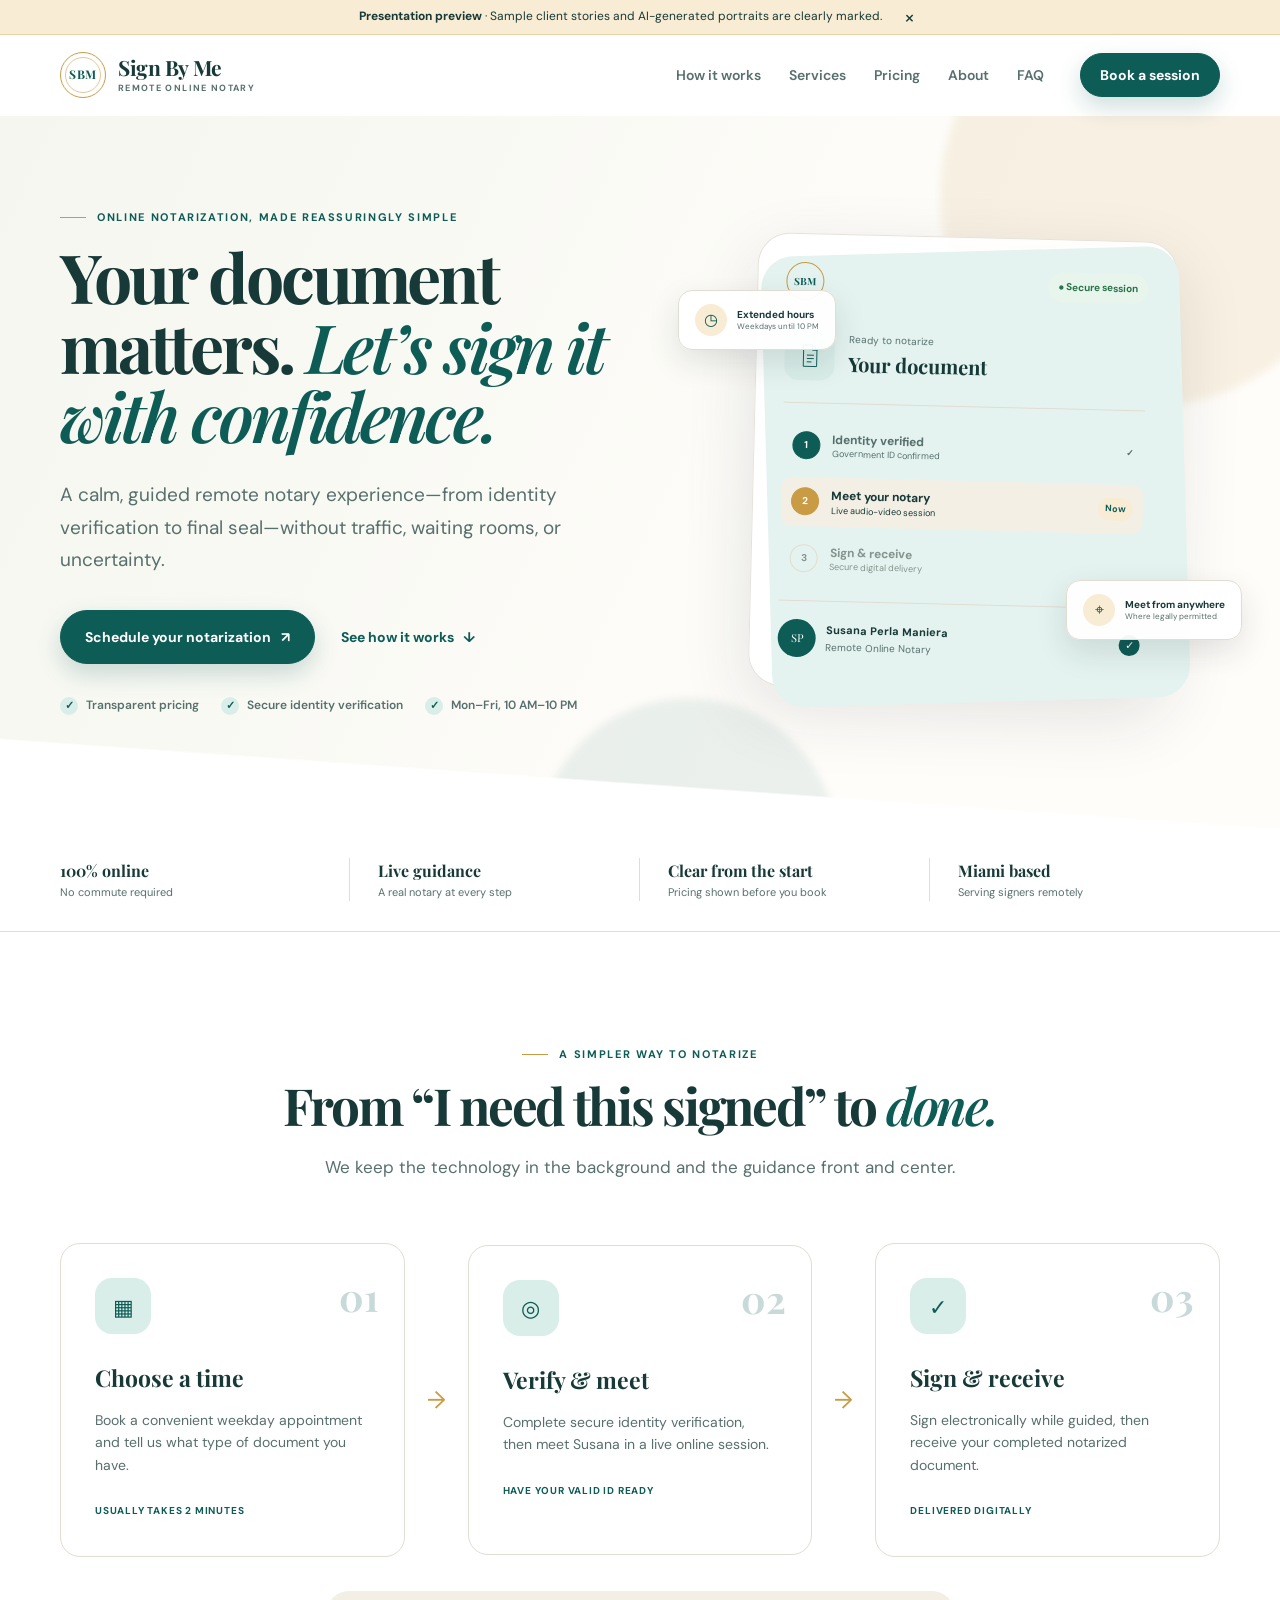
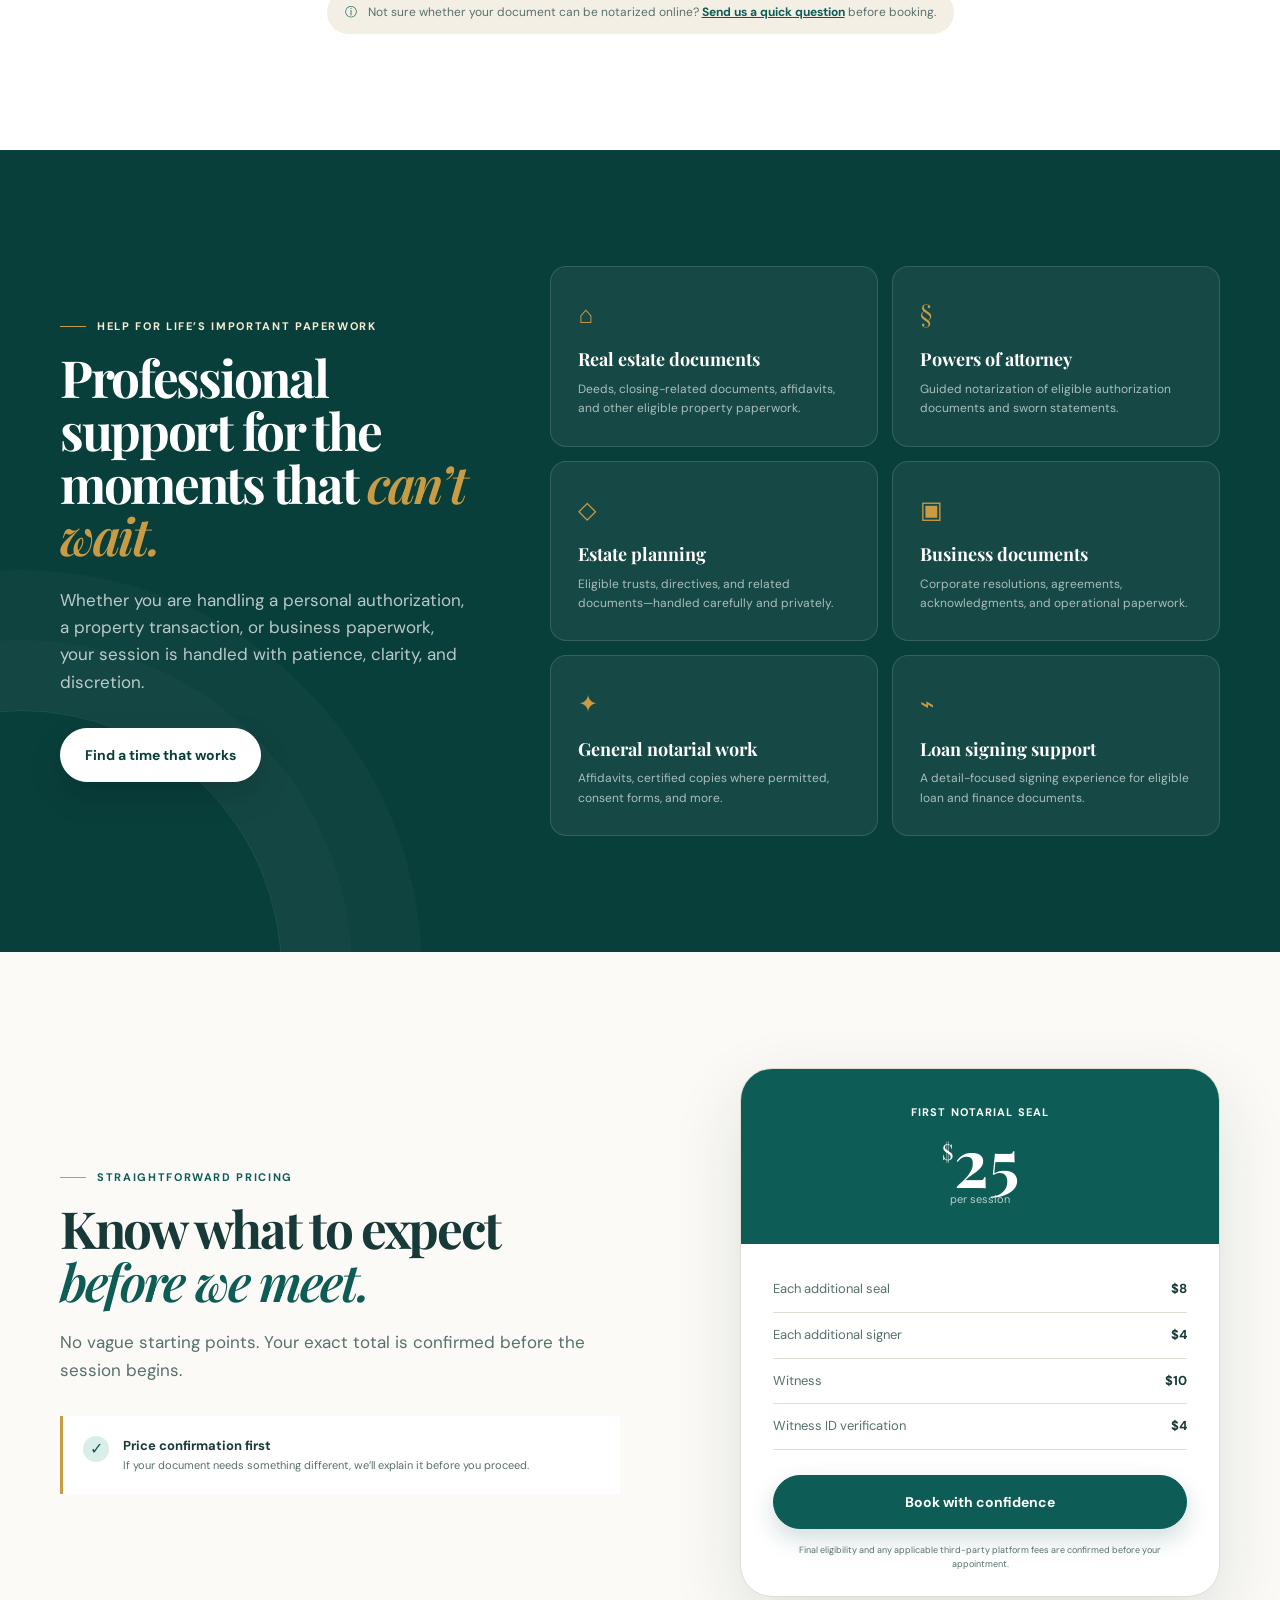
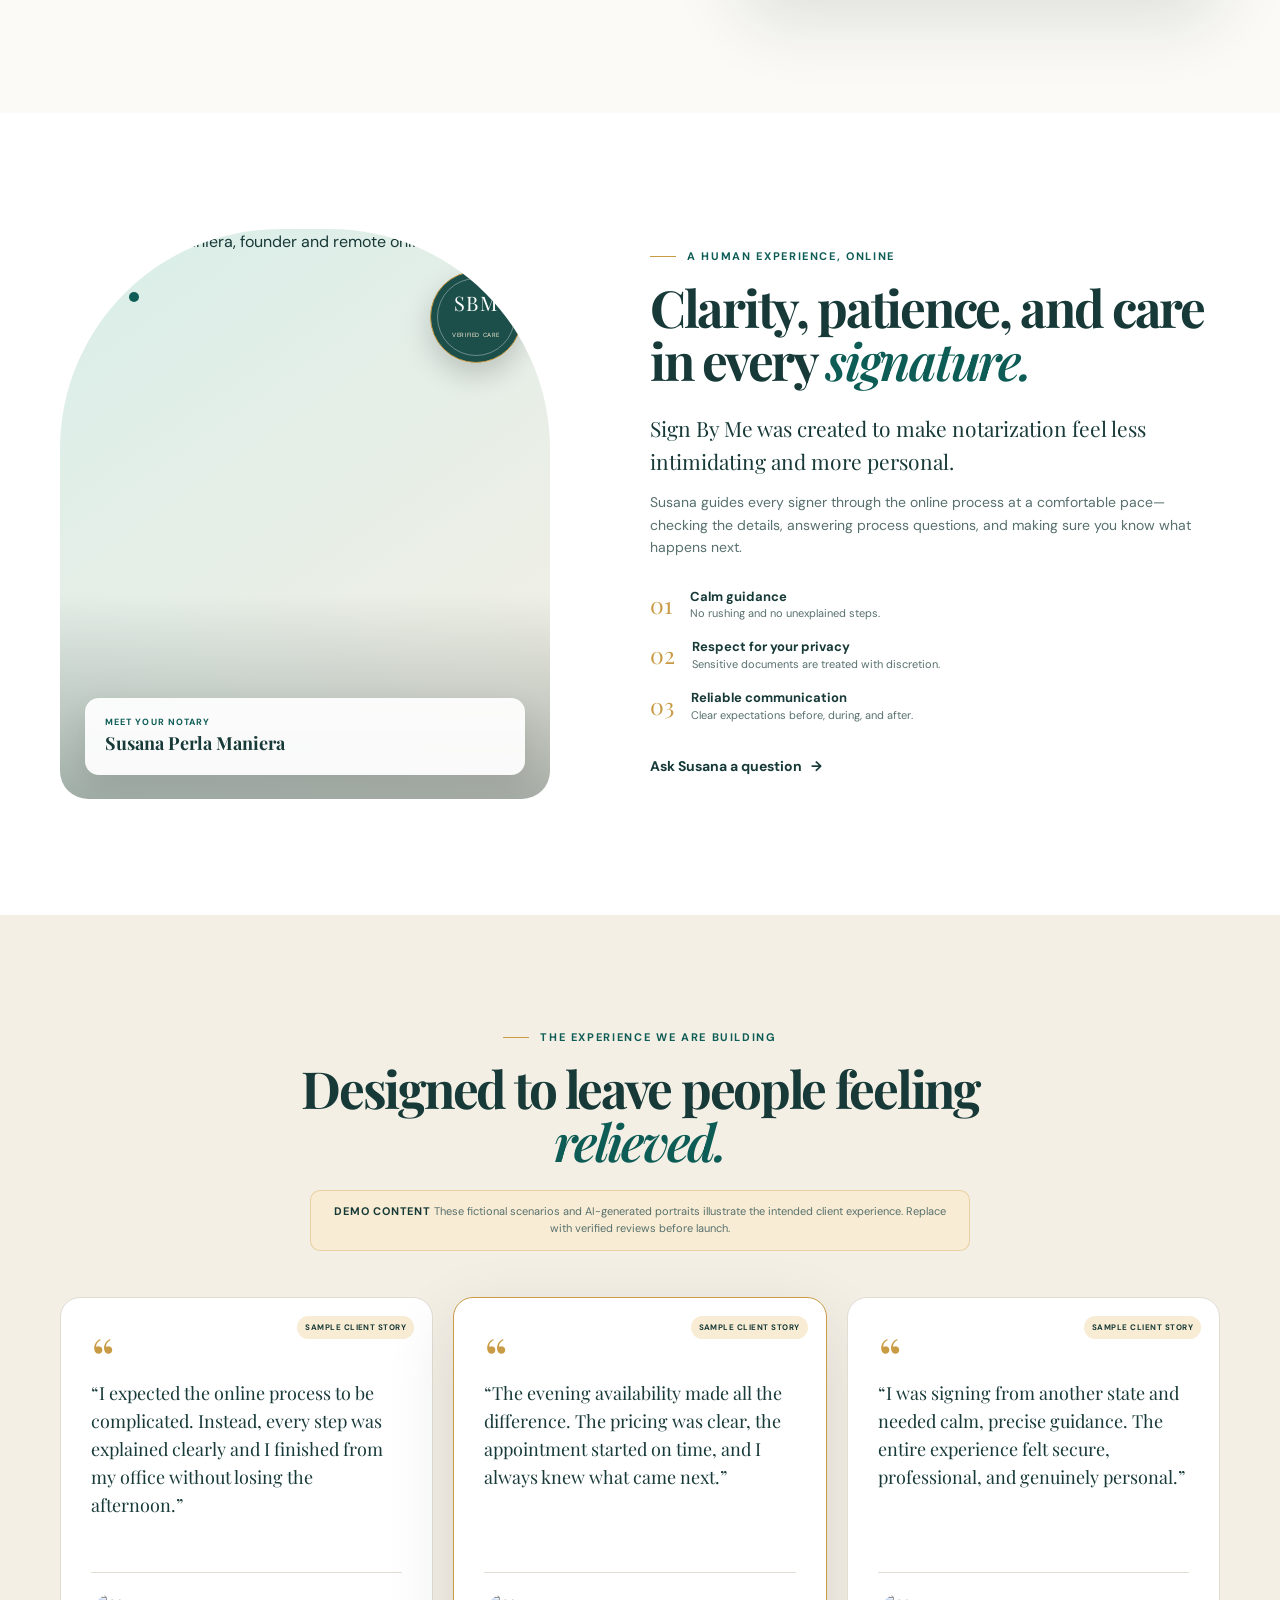
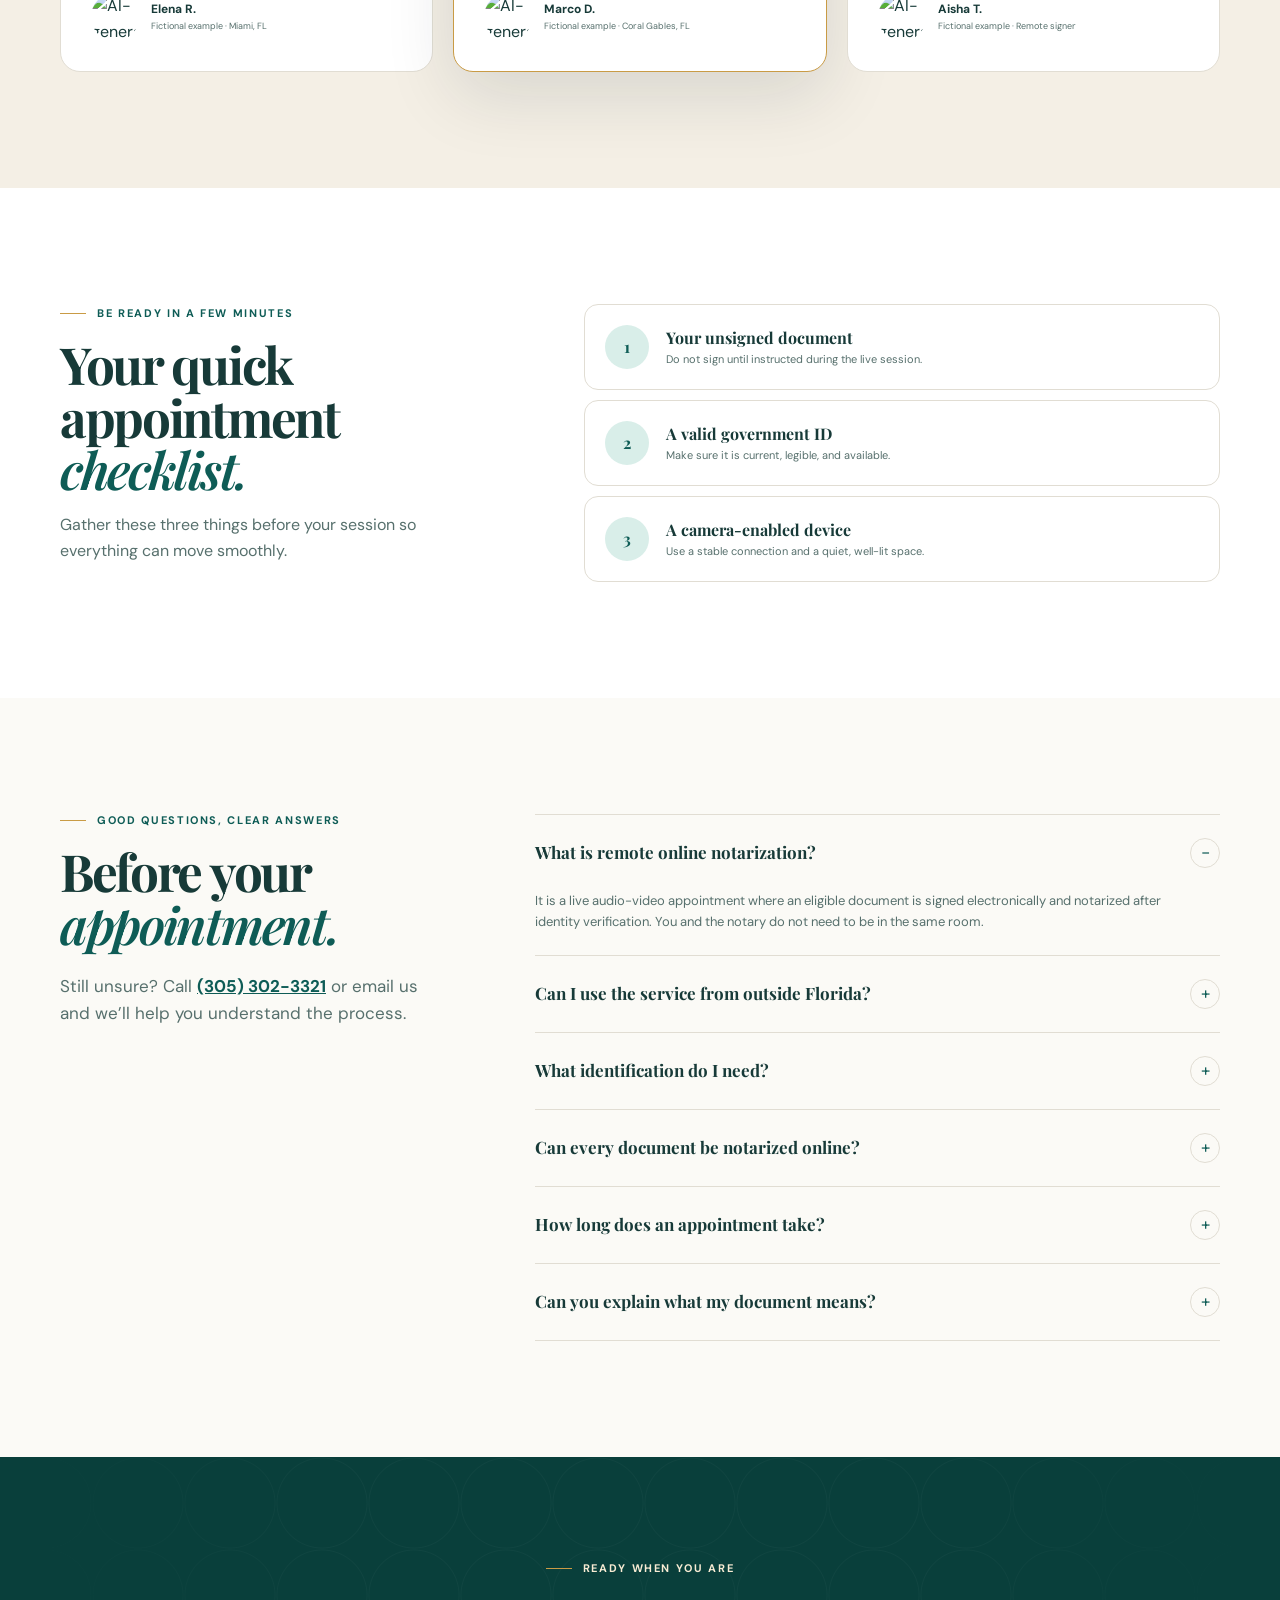
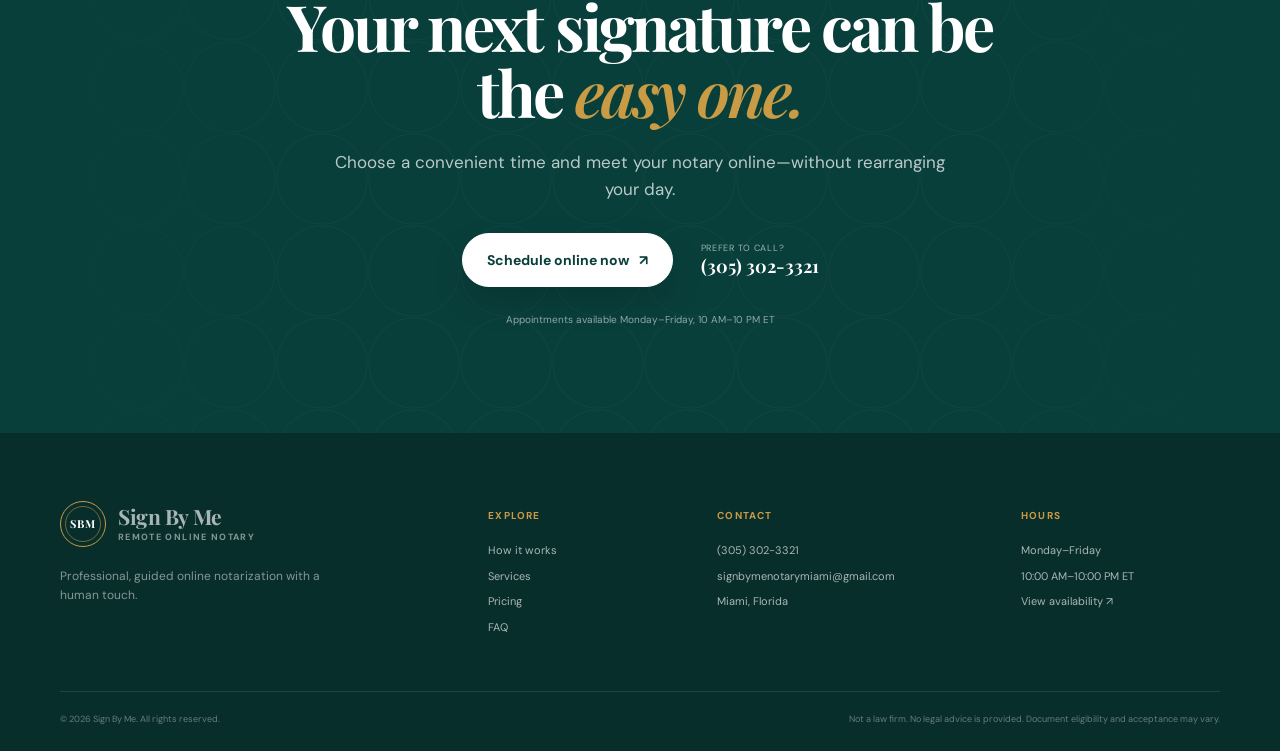
==== index.html @ d44ab321 "Build Sign By Me presentation site" ====
<!doctype html>
<html lang="en" data-theme="1">
<head>
  <meta charset="utf-8">
  <meta name="viewport" content="width=device-width, initial-scale=1">
  <meta name="robots" content="noindex, nofollow">
  <meta name="theme-color" content="#0e4d49">
  <meta name="description" content="Sign By Me offers calm, guided remote online notarization with transparent pricing and extended weekday availability.">
  <title>Sign By Me | Remote Online Notary</title>
  <link rel="icon" href="assets/favicon.svg" type="image/svg+xml">
  <link rel="preconnect" href="https://fonts.googleapis.com">
  <link rel="preconnect" href="https://fonts.gstatic.com" crossorigin>
  <link href="https://fonts.googleapis.com/css2?family=DM+Sans:wght@400;500;600;700&amp;family=Playfair+Display:ital,wght@0,600;0,700;1,600&amp;display=swap" rel="stylesheet">
  <link rel="stylesheet" href="styles.css">
  <script src="script.js" defer></script>
</head>
<body>
  <a class="skip-link" href="#main">Skip to content</a>

  <div class="preview-notice">
    <div class="shell preview-notice__inner">
      <span><strong>Presentation preview</strong> · Sample client stories and AI-generated portraits are clearly marked.</span>
      <button type="button" aria-label="Dismiss preview notice" data-dismiss-notice>×</button>
    </div>
  </div>

  <header class="site-header" data-header>
    <div class="shell nav-wrap">
      <a class="brand" href="#top" aria-label="Sign By Me home">
        <span class="brand__seal" aria-hidden="true">SBM</span>
        <span class="brand__copy">
          <strong>Sign By Me</strong>
          <small>Remote Online Notary</small>
        </span>
      </a>

      <button class="nav-toggle" type="button" aria-expanded="false" aria-controls="primary-nav" data-nav-toggle>
        <span></span><span></span><span></span>
        <span class="sr-only">Open menu</span>
      </button>

      <nav id="primary-nav" class="primary-nav" aria-label="Primary navigation" data-nav>
        <a href="#how-it-works">How it works</a>
        <a href="#services">Services</a>
        <a href="#pricing">Pricing</a>
        <a href="#about">About</a>
        <a href="#faq">FAQ</a>
      </nav>

      <a class="button button--small nav-cta" href="https://calendly.com/signbymenotarymiami" target="_blank" rel="noopener">Book a session</a>
    </div>
  </header>

  <main id="main">
    <section class="hero" id="top">
      <div class="hero__glow hero__glow--one"></div>
      <div class="hero__glow hero__glow--two"></div>
      <div class="shell hero__grid">
        <div class="hero__content reveal">
          <p class="eyebrow"><span></span> Online notarization, made reassuringly simple</p>
          <h1>Your document matters. <em>Let’s sign it with confidence.</em></h1>
          <p class="hero__lead">A calm, guided remote notary experience—from identity verification to final seal—without traffic, waiting rooms, or uncertainty.</p>
          <div class="hero__actions">
            <a class="button" href="https://calendly.com/signbymenotarymiami" target="_blank" rel="noopener">Schedule your notarization <span aria-hidden="true">↗</span></a>
            <a class="text-link" href="#how-it-works">See how it works <span aria-hidden="true">↓</span></a>
          </div>
          <ul class="hero__assurances" aria-label="Service assurances">
            <li><span class="check" aria-hidden="true">✓</span> Transparent pricing</li>
            <li><span class="check" aria-hidden="true">✓</span> Secure identity verification</li>
            <li><span class="check" aria-hidden="true">✓</span> Mon–Fri, 10 AM–10 PM</li>
          </ul>
        </div>

        <div class="hero__visual reveal reveal--delay" aria-label="Remote notarization session illustration">
          <div class="document-card">
            <div class="document-card__top">
              <div class="mini-brand"><span>SBM</span></div>
              <span class="secure-pill">● Secure session</span>
            </div>
            <div class="document-card__heading">
              <span class="doc-icon" aria-hidden="true">
                <svg viewBox="0 0 48 48" role="img"><path d="M13 5h15l8 8v30H13z"/><path d="M28 5v9h8M19 23h11M19 29h11M19 35h7"/></svg>
              </span>
              <div><small>Ready to notarize</small><strong>Your document</strong></div>
            </div>
            <div class="progress-list">
              <div class="progress-item is-complete"><span>1</span><div><strong>Identity verified</strong><small>Government ID confirmed</small></div><b>✓</b></div>
              <div class="progress-item is-active"><span>2</span><div><strong>Meet your notary</strong><small>Live audio-video session</small></div><b>Now</b></div>
              <div class="progress-item"><span>3</span><div><strong>Sign &amp; receive</strong><small>Secure digital delivery</small></div></div>
            </div>
            <div class="document-card__footer">
              <div class="notary-avatar">SP</div>
              <div><strong>Susana Perla Maniera</strong><small>Remote Online Notary</small></div>
              <span class="verified-mark" title="Verified">✓</span>
            </div>
          </div>
          <div class="floating-card floating-card--time"><span>◷</span><div><strong>Extended hours</strong><small>Weekdays until 10 PM</small></div></div>
          <div class="floating-card floating-card--location"><span>⌖</span><div><strong>Meet from anywhere</strong><small>Where legally permitted</small></div></div>
        </div>
      </div>
    </section>

    <section class="trust-bar" aria-label="Why clients choose Sign By Me">
      <div class="shell trust-bar__grid">
        <div><strong>100% online</strong><span>No commute required</span></div>
        <div><strong>Live guidance</strong><span>A real notary at every step</span></div>
        <div><strong>Clear from the start</strong><span>Pricing shown before you book</span></div>
        <div><strong>Miami based</strong><span>Serving signers remotely</span></div>
      </div>
    </section>

    <section class="section section--how" id="how-it-works">
      <div class="shell">
        <div class="section-heading section-heading--center reveal">
          <p class="eyebrow"><span></span> A simpler way to notarize</p>
          <h2>From “I need this signed” to <em>done.</em></h2>
          <p>We keep the technology in the background and the guidance front and center.</p>
        </div>
        <div class="steps">
          <article class="step-card reveal">
            <div class="step-card__number">01</div>
            <div class="step-card__icon" aria-hidden="true">▦</div>
            <h3>Choose a time</h3>
            <p>Book a convenient weekday appointment and tell us what type of document you have.</p>
            <small>Usually takes 2 minutes</small>
          </article>
          <div class="step-connector" aria-hidden="true">→</div>
          <article class="step-card reveal reveal--delay">
            <div class="step-card__number">02</div>
            <div class="step-card__icon" aria-hidden="true">◎</div>
            <h3>Verify &amp; meet</h3>
            <p>Complete secure identity verification, then meet Susana in a live online session.</p>
            <small>Have your valid ID ready</small>
          </article>
          <div class="step-connector" aria-hidden="true">→</div>
          <article class="step-card reveal reveal--delay-2">
            <div class="step-card__number">03</div>
            <div class="step-card__icon" aria-hidden="true">✓</div>
            <h3>Sign &amp; receive</h3>
            <p>Sign electronically while guided, then receive your completed notarized document.</p>
            <small>Delivered digitally</small>
          </article>
        </div>
        <div class="process-note reveal"><span aria-hidden="true">ⓘ</span> Not sure whether your document can be notarized online? <a href="mailto:signbymenotarymiami@gmail.com?subject=Can%20my%20document%20be%20notarized%20online%3F">Send us a quick question</a> before booking.</div>
      </div>
    </section>

    <section class="section section--services" id="services">
      <div class="shell services-layout">
        <div class="services-copy reveal">
          <p class="eyebrow eyebrow--light"><span></span> Help for life’s important paperwork</p>
          <h2>Professional support for the moments that <em>can’t wait.</em></h2>
          <p>Whether you are handling a personal authorization, a property transaction, or business paperwork, your session is handled with patience, clarity, and discretion.</p>
          <a class="button button--light" href="https://calendly.com/signbymenotarymiami" target="_blank" rel="noopener">Find a time that works</a>
        </div>
        <div class="services-grid">
          <article class="service-card reveal"><span>⌂</span><h3>Real estate documents</h3><p>Deeds, closing-related documents, affidavits, and other eligible property paperwork.</p></article>
          <article class="service-card reveal reveal--delay"><span>§</span><h3>Powers of attorney</h3><p>Guided notarization of eligible authorization documents and sworn statements.</p></article>
          <article class="service-card reveal"><span>◇</span><h3>Estate planning</h3><p>Eligible trusts, directives, and related documents—handled carefully and privately.</p></article>
          <article class="service-card reveal reveal--delay"><span>▣</span><h3>Business documents</h3><p>Corporate resolutions, agreements, acknowledgments, and operational paperwork.</p></article>
          <article class="service-card reveal"><span>✦</span><h3>General notarial work</h3><p>Affidavits, certified copies where permitted, consent forms, and more.</p></article>
          <article class="service-card reveal reveal--delay"><span>⌁</span><h3>Loan signing support</h3><p>A detail-focused signing experience for eligible loan and finance documents.</p></article>
        </div>
      </div>
    </section>

    <section class="section section--pricing" id="pricing">
      <div class="shell pricing-layout">
        <div class="section-heading reveal">
          <p class="eyebrow"><span></span> Straightforward pricing</p>
          <h2>Know what to expect <em>before we meet.</em></h2>
          <p>No vague starting points. Your exact total is confirmed before the session begins.</p>
          <div class="pricing-assurance"><span>✓</span><div><strong>Price confirmation first</strong><small>If your document needs something different, we’ll explain it before you proceed.</small></div></div>
        </div>
        <div class="price-card reveal reveal--delay">
          <div class="price-card__featured">
            <small>First notarial seal</small>
            <div><sup>$</sup><strong>25</strong></div>
            <span>per session</span>
          </div>
          <ul class="price-list">
            <li><span>Each additional seal</span><strong>$8</strong></li>
            <li><span>Each additional signer</span><strong>$4</strong></li>
            <li><span>Witness</span><strong>$10</strong></li>
            <li><span>Witness ID verification</span><strong>$4</strong></li>
          </ul>
          <a class="button button--full" href="https://calendly.com/signbymenotarymiami" target="_blank" rel="noopener">Book with confidence</a>
          <p class="price-card__fine">Final eligibility and any applicable third-party platform fees are confirmed before your appointment.</p>
        </div>
      </div>
    </section>

    <section class="section section--about" id="about">
      <div class="shell about-grid">
        <div class="about-portrait reveal">
          <img src="assets/susana-profile.jpg" alt="Susana Perla Maniera, founder and remote online notary at Sign By Me">
          <div class="portrait-seal" aria-hidden="true"><span>SBM</span><small>Verified care</small></div>
          <div class="portrait-caption"><span>Meet your notary</span><strong>Susana Perla Maniera</strong></div>
          <div class="portrait-accent" aria-hidden="true"></div>
        </div>
        <div class="about-copy reveal reveal--delay">
          <p class="eyebrow"><span></span> A human experience, online</p>
          <h2>Clarity, patience, and care in every <em>signature.</em></h2>
          <p class="large-copy">Sign By Me was created to make notarization feel less intimidating and more personal.</p>
          <p>Susana guides every signer through the online process at a comfortable pace—checking the details, answering process questions, and making sure you know what happens next.</p>
          <div class="values-list">
            <div><span>01</span><p><strong>Calm guidance</strong><small>No rushing and no unexplained steps.</small></p></div>
            <div><span>02</span><p><strong>Respect for your privacy</strong><small>Sensitive documents are treated with discretion.</small></p></div>
            <div><span>03</span><p><strong>Reliable communication</strong><small>Clear expectations before, during, and after.</small></p></div>
          </div>
          <a class="text-link text-link--dark" href="mailto:signbymenotarymiami@gmail.com?subject=Question%20for%20Sign%20By%20Me">Ask Susana a question <span aria-hidden="true">→</span></a>
        </div>
      </div>
    </section>

    <section class="section section--stories" aria-labelledby="stories-title">
      <div class="shell">
        <div class="section-heading section-heading--center reveal">
          <p class="eyebrow"><span></span> The experience we are building</p>
          <h2 id="stories-title">Designed to leave people feeling <em>relieved.</em></h2>
          <p class="demo-disclosure"><span>Demo content</span> These fictional scenarios and AI-generated portraits illustrate the intended client experience. Replace with verified reviews before launch.</p>
        </div>
        <div class="stories-grid">
          <article class="story-card reveal">
            <div class="story-card__label">Sample client story</div>
            <blockquote>“I expected the online process to be complicated. Instead, every step was explained clearly and I finished from my office without losing the afternoon.”</blockquote>
            <div class="story-person"><img src="assets/testimonials/demo-client-elena.jpg" alt="AI-generated portrait representing a fictional client"><div><strong>Elena R.</strong><small>Fictional example · Miami, FL</small></div></div>
          </article>
          <article class="story-card story-card--featured reveal reveal--delay">
            <div class="story-card__label">Sample client story</div>
            <blockquote>“The evening availability made all the difference. The pricing was clear, the appointment started on time, and I always knew what came next.”</blockquote>
            <div class="story-person"><img src="assets/testimonials/demo-client-marco.jpg" alt="AI-generated portrait representing a fictional client"><div><strong>Marco D.</strong><small>Fictional example · Coral Gables, FL</small></div></div>
          </article>
          <article class="story-card reveal reveal--delay-2">
            <div class="story-card__label">Sample client story</div>
            <blockquote>“I was signing from another state and needed calm, precise guidance. The entire experience felt secure, professional, and genuinely personal.”</blockquote>
            <div class="story-person"><img src="assets/testimonials/demo-client-aisha.jpg" alt="AI-generated portrait representing a fictional client"><div><strong>Aisha T.</strong><small>Fictional example · Remote signer</small></div></div>
          </article>
        </div>
      </div>
    </section>

    <section class="section section--ready">
      <div class="shell ready-grid">
        <div class="ready-copy reveal">
          <p class="eyebrow"><span></span> Be ready in a few minutes</p>
          <h2>Your quick appointment <em>checklist.</em></h2>
          <p>Gather these three things before your session so everything can move smoothly.</p>
        </div>
        <div class="checklist reveal reveal--delay">
          <div><span>1</span><p><strong>Your unsigned document</strong><small>Do not sign until instructed during the live session.</small></p></div>
          <div><span>2</span><p><strong>A valid government ID</strong><small>Make sure it is current, legible, and available.</small></p></div>
          <div><span>3</span><p><strong>A camera-enabled device</strong><small>Use a stable connection and a quiet, well-lit space.</small></p></div>
        </div>
      </div>
    </section>

    <section class="section section--faq" id="faq">
      <div class="shell faq-grid">
        <div class="section-heading reveal">
          <p class="eyebrow"><span></span> Good questions, clear answers</p>
          <h2>Before your <em>appointment.</em></h2>
          <p>Still unsure? Call <a href="tel:+13053023321">(305) 302-3321</a> or email us and we’ll help you understand the process.</p>
        </div>
        <div class="accordion reveal reveal--delay" data-accordion>
          <div class="faq-item is-open">
            <button type="button" aria-expanded="true"><span>What is remote online notarization?</span><b>−</b></button>
            <div class="faq-answer"><p>It is a live audio-video appointment where an eligible document is signed electronically and notarized after identity verification. You and the notary do not need to be in the same room.</p></div>
          </div>
          <div class="faq-item">
            <button type="button" aria-expanded="false"><span>Can I use the service from outside Florida?</span><b>+</b></button>
            <div class="faq-answer" hidden><p>Often, yes. A Florida online notary may be able to notarize for a remotely located signer, but acceptance and eligibility depend on the document, receiving party, and applicable law. Contact us first if you are unsure.</p></div>
          </div>
          <div class="faq-item">
            <button type="button" aria-expanded="false"><span>What identification do I need?</span><b>+</b></button>
            <div class="faq-answer" hidden><p>You will generally need a current government-issued photo ID and must complete the identity-verification steps required by the secure notarization platform.</p></div>
          </div>
          <div class="faq-item">
            <button type="button" aria-expanded="false"><span>Can every document be notarized online?</span><b>+</b></button>
            <div class="faq-answer" hidden><p>No. Some documents or recipients may require an in-person notarization, witnesses, or specific procedures. We confirm basic eligibility before the session, but cannot provide legal advice.</p></div>
          </div>
          <div class="faq-item">
            <button type="button" aria-expanded="false"><span>How long does an appointment take?</span><b>+</b></button>
            <div class="faq-answer" hidden><p>Many straightforward sessions can be completed in about 15–30 minutes. Multiple signers, witnesses, or complex document packages may take longer.</p></div>
          </div>
          <div class="faq-item">
            <button type="button" aria-expanded="false"><span>Can you explain what my document means?</span><b>+</b></button>
            <div class="faq-answer" hidden><p>A notary can explain the notarization process, but cannot interpret the document or give legal advice. Please consult the document’s issuer or a qualified attorney for legal questions.</p></div>
          </div>
        </div>
      </div>
    </section>

    <section class="final-cta">
      <div class="final-cta__pattern" aria-hidden="true"></div>
      <div class="shell final-cta__inner reveal">
        <p class="eyebrow eyebrow--light"><span></span> Ready when you are</p>
        <h2>Your next signature can be the <em>easy one.</em></h2>
        <p>Choose a convenient time and meet your notary online—without rearranging your day.</p>
        <div class="final-cta__actions">
          <a class="button button--light" href="https://calendly.com/signbymenotarymiami" target="_blank" rel="noopener">Schedule online now <span aria-hidden="true">↗</span></a>
          <a class="phone-link" href="tel:+13053023321"><small>Prefer to call?</small><strong>(305) 302-3321</strong></a>
        </div>
        <small class="final-cta__hours">Appointments available Monday–Friday, 10 AM–10 PM ET</small>
      </div>
    </section>
  </main>

  <footer class="site-footer">
    <div class="shell footer-grid">
      <div class="footer-brand">
        <a class="brand brand--footer" href="#top">
          <span class="brand__seal">SBM</span>
          <span class="brand__copy"><strong>Sign By Me</strong><small>Remote Online Notary</small></span>
        </a>
        <p>Professional, guided online notarization with a human touch.</p>
      </div>
      <div><h3>Explore</h3><a href="#how-it-works">How it works</a><a href="#services">Services</a><a href="#pricing">Pricing</a><a href="#faq">FAQ</a></div>
      <div><h3>Contact</h3><a href="tel:+13053023321">(305) 302-3321</a><a href="mailto:signbymenotarymiami@gmail.com">signbymenotarymiami@gmail.com</a><span>Miami, Florida</span></div>
      <div><h3>Hours</h3><span>Monday–Friday</span><span>10:00 AM–10:00 PM ET</span><a href="https://calendly.com/signbymenotarymiami" target="_blank" rel="noopener">View availability ↗</a></div>
    </div>
    <div class="shell footer-bottom">
      <p>© <span data-year></span> Sign By Me. All rights reserved.</p>
      <p>Not a law firm. No legal advice is provided. Document eligibility and acceptance may vary.</p>
    </div>
  </footer>

  <a class="mobile-book" href="https://calendly.com/signbymenotarymiami" target="_blank" rel="noopener">Book a session <span>↗</span></a>
</body>
</html>
---- styles.css ----
:root {
  --serif: "Playfair Display", Georgia, serif;
  --sans: "DM Sans", Arial, sans-serif;
  --radius-sm: 12px;
  --radius-md: 20px;
  --radius-lg: 32px;
  --shadow: 0 24px 70px rgba(13, 32, 45, .12);
  --shell: min(1160px, calc(100% - 48px));
  --transition: 220ms ease;
}

html[data-theme="0"] {
  --ink: #10263a;
  --ink-soft: #4a6072;
  --brand: #0a5380;
  --brand-deep: #083b5e;
  --brand-light: #d9eef8;
  --accent: #e3a834;
  --accent-soft: #fff1ca;
  --paper: #f7fbfd;
  --paper-warm: #eef6f9;
  --line: #d9e5eb;
  --white: #fff;
  --hero-from: #eef8fc;
  --hero-to: #ffffff;
}

html[data-theme="1"] {
  --ink: #173a38;
  --ink-soft: #57706d;
  --brand: #0e5c56;
  --brand-deep: #093f3b;
  --brand-light: #d9eee9;
  --accent: #c99b45;
  --accent-soft: #f8ecd4;
  --paper: #fbfaf6;
  --paper-warm: #f4efe5;
  --line: #e1ddd3;
  --white: #fff;
  --hero-from: #f4f6ef;
  --hero-to: #fffdfa;
}

* { box-sizing: border-box; }
html { scroll-behavior: smooth; scroll-padding-top: 90px; }
body { margin: 0; color: var(--ink); font-family: var(--sans); background: var(--white); font-size: 16px; line-height: 1.6; -webkit-font-smoothing: antialiased; }
body.nav-open { overflow: hidden; }
button, a { font: inherit; }
a { color: inherit; }
img { display: block; max-width: 100%; }
.shell { width: var(--shell); margin-inline: auto; }
.sr-only { position: absolute; width: 1px; height: 1px; padding: 0; margin: -1px; overflow: hidden; clip: rect(0,0,0,0); white-space: nowrap; border: 0; }
.skip-link { position: fixed; z-index: 1000; top: 8px; left: 8px; padding: 10px 16px; background: var(--ink); color: white; transform: translateY(-140%); transition: transform .2s; }
.skip-link:focus { transform: none; }

.preview-notice { position: relative; z-index: 51; background: var(--accent-soft); color: var(--ink); border-bottom: 1px solid color-mix(in srgb, var(--accent) 35%, transparent); font-size: 12px; }
.preview-notice__inner { min-height: 34px; display: flex; align-items: center; justify-content: center; gap: 16px; }
.preview-notice button { background: none; border: 0; color: inherit; cursor: pointer; font-size: 20px; line-height: 1; }

.site-header { position: sticky; top: 0; z-index: 50; background: color-mix(in srgb, var(--white) 92%, transparent); border-bottom: 1px solid transparent; backdrop-filter: blur(14px); transition: var(--transition); }
.site-header.is-scrolled { border-color: var(--line); box-shadow: 0 10px 30px rgba(16,38,58,.06); }
.nav-wrap { min-height: 80px; display: flex; align-items: center; gap: 36px; }
.brand { display: inline-flex; align-items: center; gap: 12px; text-decoration: none; flex: 0 0 auto; }
.brand__seal { display: grid; place-items: center; width: 46px; height: 46px; border: 1px solid var(--accent); border-radius: 50%; color: var(--brand); font-family: var(--serif); font-size: 12px; font-weight: 700; letter-spacing: .08em; position: relative; }
.brand__seal::after { content: ""; position: absolute; inset: 4px; border: 1px solid color-mix(in srgb, var(--accent) 55%, transparent); border-radius: inherit; }
.brand__copy { display: flex; flex-direction: column; line-height: 1.05; }
.brand__copy strong { font-family: var(--serif); font-size: 21px; letter-spacing: -.02em; }
.brand__copy small { margin-top: 6px; color: var(--ink-soft); font-size: 9px; font-weight: 700; letter-spacing: .15em; text-transform: uppercase; }
.primary-nav { display: flex; align-items: center; justify-content: center; gap: 28px; margin-left: auto; }
.primary-nav a { position: relative; color: var(--ink-soft); font-size: 14px; font-weight: 600; text-decoration: none; }
.primary-nav a::after { content: ""; position: absolute; left: 0; right: 100%; bottom: -7px; height: 2px; background: var(--accent); transition: right var(--transition); }
.primary-nav a:hover::after, .primary-nav a:focus-visible::after { right: 0; }
.primary-nav a:hover { color: var(--ink); }
.nav-toggle { display: none; }

.button { display: inline-flex; align-items: center; justify-content: center; gap: 10px; min-height: 54px; padding: 0 24px; border: 1px solid var(--brand); border-radius: 100px; background: var(--brand); color: white; box-shadow: 0 10px 24px color-mix(in srgb, var(--brand) 20%, transparent); font-size: 14px; font-weight: 700; text-decoration: none; transition: transform var(--transition), background var(--transition), box-shadow var(--transition); }
.button:hover { transform: translateY(-2px); background: var(--brand-deep); box-shadow: 0 16px 34px color-mix(in srgb, var(--brand) 26%, transparent); }
.button--small { min-height: 44px; padding: 0 19px; }
.button--light { background: var(--white); border-color: var(--white); color: var(--brand-deep); box-shadow: 0 14px 32px rgba(0,0,0,.15); }
.button--light:hover { background: var(--accent-soft); color: var(--brand-deep); }
.button--full { width: 100%; }
.text-link { display: inline-flex; align-items: center; gap: 9px; color: var(--brand); font-size: 14px; font-weight: 700; text-decoration: none; }
.text-link span { transition: transform var(--transition); }
.text-link:hover span { transform: translateY(3px); }
.text-link--dark { color: var(--ink); }

.hero { position: relative; overflow: hidden; padding: 92px 0 110px; background: linear-gradient(115deg, var(--hero-from), var(--hero-to) 68%); }
.hero::after { content: ""; position: absolute; inset: auto 0 0; height: 90px; background: linear-gradient(to top right, var(--white) 49%, transparent 50%); pointer-events: none; }
.hero__glow { position: absolute; border-radius: 50%; filter: blur(4px); opacity: .65; }
.hero__glow--one { width: 420px; height: 420px; right: -80px; top: -130px; background: color-mix(in srgb, var(--accent) 20%, transparent); }
.hero__glow--two { width: 300px; height: 300px; left: 42%; bottom: -170px; background: color-mix(in srgb, var(--brand) 12%, transparent); }
.hero__grid { display: grid; grid-template-columns: 1fr .9fr; align-items: center; gap: 74px; position: relative; z-index: 1; }
.eyebrow { display: flex; align-items: center; gap: 11px; margin: 0 0 18px; color: var(--brand); font-size: 11px; line-height: 1.2; font-weight: 700; letter-spacing: .15em; text-transform: uppercase; }
.eyebrow > span { width: 26px; height: 1px; background: var(--accent); }
.eyebrow--light { color: var(--accent-soft); }
.hero h1, .section h2, .final-cta h2 { margin: 0; font-family: var(--serif); font-size: clamp(48px, 5.3vw, 76px); line-height: 1.03; letter-spacing: -.045em; }
.hero h1 em, .section h2 em, .final-cta h2 em { color: var(--brand); font-weight: 600; }
.hero__lead { max-width: 625px; margin: 28px 0 0; color: var(--ink-soft); font-size: 19px; line-height: 1.7; }
.hero__actions { display: flex; align-items: center; gap: 26px; margin-top: 34px; }
.hero__assurances { display: flex; flex-wrap: wrap; gap: 22px; list-style: none; margin: 32px 0 0; padding: 0; color: var(--ink-soft); font-size: 12px; font-weight: 600; }
.check { display: inline-grid; place-items: center; width: 18px; height: 18px; margin-right: 5px; border-radius: 50%; background: var(--brand-light); color: var(--brand); font-size: 11px; }
.hero__visual { position: relative; min-height: 510px; display: grid; place-items: center; }
.document-card { position: relative; width: min(100%, 420px); padding: 28px; border: 1px solid color-mix(in srgb, var(--line) 85%, white); border-radius: var(--radius-lg); background: rgba(255,255,255,.92); box-shadow: var(--shadow); transform: rotate(1.4deg); }
.document-card::before { content: ""; position: absolute; inset: 13px -13px -13px 13px; z-index: -1; border-radius: inherit; background: color-mix(in srgb, var(--brand-light) 72%, white); transform: rotate(-3deg); }
.document-card__top, .document-card__footer { display: flex; align-items: center; }
.document-card__top { justify-content: space-between; margin-bottom: 30px; }
.mini-brand { display: grid; place-items: center; width: 38px; height: 38px; border-radius: 50%; border: 1px solid var(--accent); color: var(--brand); font-family: var(--serif); font-size: 10px; font-weight: 700; }
.secure-pill { padding: 7px 10px; border-radius: 100px; background: #e7f5ec; color: #28734a; font-size: 10px; font-weight: 700; }
.document-card__heading { display: flex; align-items: center; gap: 14px; padding-bottom: 22px; border-bottom: 1px solid var(--line); }
.doc-icon { display: grid; place-items: center; width: 50px; height: 50px; border-radius: 14px; background: var(--brand-light); }
.doc-icon svg { width: 27px; fill: none; stroke: var(--brand); stroke-width: 1.7; stroke-linecap: round; stroke-linejoin: round; }
.document-card__heading div, .document-card__footer div:not(.notary-avatar) { display: flex; flex-direction: column; }
.document-card__heading small, .document-card__footer small { color: var(--ink-soft); font-size: 10px; }
.document-card__heading strong { font-family: var(--serif); font-size: 20px; }
.progress-list { display: grid; gap: 8px; padding: 18px 0; }
.progress-item { display: grid; grid-template-columns: 30px 1fr auto; align-items: center; gap: 10px; padding: 10px; border-radius: 11px; color: #86938f; }
.progress-item > span { display: grid; place-items: center; width: 28px; height: 28px; border: 1px solid var(--line); border-radius: 50%; font-size: 10px; font-weight: 700; }
.progress-item div { display: flex; flex-direction: column; line-height: 1.35; }
.progress-item strong { font-size: 12px; }
.progress-item small { font-size: 9px; }
.progress-item b { font-size: 9px; }
.progress-item.is-complete { color: var(--ink-soft); }
.progress-item.is-complete > span { background: var(--brand); border-color: var(--brand); color: white; }
.progress-item.is-active { background: var(--paper-warm); color: var(--ink); }
.progress-item.is-active > span { background: var(--accent); border-color: var(--accent); color: white; }
.progress-item.is-active b { padding: 4px 7px; border-radius: 100px; background: var(--accent-soft); color: var(--brand); }
.document-card__footer { gap: 10px; padding-top: 18px; border-top: 1px solid var(--line); }
.notary-avatar { display: grid; place-items: center; width: 38px; height: 38px; border-radius: 50%; background: var(--brand); color: white; font-family: var(--serif); font-size: 11px; }
.document-card__footer strong { font-size: 11px; }
.verified-mark { display: grid; place-items: center; width: 21px; height: 21px; margin-left: auto; border-radius: 50%; background: var(--brand); color: white; font-size: 11px; }
.floating-card { position: absolute; z-index: 3; display: flex; align-items: center; gap: 10px; padding: 13px 16px; border: 1px solid var(--line); border-radius: 14px; background: rgba(255,255,255,.95); box-shadow: 0 12px 32px rgba(13,32,45,.12); }
.floating-card > span { display: grid; place-items: center; width: 32px; height: 32px; border-radius: 50%; background: var(--accent-soft); color: var(--brand); }
.floating-card div { display: flex; flex-direction: column; line-height: 1.35; }
.floating-card strong { font-size: 10px; }
.floating-card small { color: var(--ink-soft); font-size: 8px; }
.floating-card--time { left: -28px; top: 82px; }
.floating-card--location { right: -22px; bottom: 78px; }

.trust-bar { position: relative; z-index: 3; border-bottom: 1px solid var(--line); background: var(--white); }
.trust-bar__grid { display: grid; grid-template-columns: repeat(4, 1fr); padding: 30px 0; }
.trust-bar__grid > div { display: flex; flex-direction: column; padding: 0 28px; border-right: 1px solid var(--line); }
.trust-bar__grid > div:first-child { padding-left: 0; }
.trust-bar__grid > div:last-child { border: 0; }
.trust-bar strong { font-family: var(--serif); font-size: 16px; }
.trust-bar span { color: var(--ink-soft); font-size: 11px; }

.section { padding: 116px 0; }
.section-heading { max-width: 560px; }
.section-heading--center { max-width: 720px; margin-inline: auto; text-align: center; }
.section-heading--center .eyebrow { justify-content: center; }
.section h2 { font-size: clamp(38px, 4vw, 56px); }
.section h2 em { display: inline; }
.section-heading > p:not(.eyebrow):not(.demo-disclosure) { margin: 22px 0 0; color: var(--ink-soft); font-size: 17px; }
.steps { display: grid; grid-template-columns: 1fr auto 1fr auto 1fr; align-items: center; gap: 22px; margin-top: 62px; }
.step-card { position: relative; min-height: 310px; padding: 34px; border: 1px solid var(--line); border-radius: var(--radius-md); background: var(--white); transition: transform var(--transition), box-shadow var(--transition), border-color var(--transition); }
.step-card:hover { transform: translateY(-6px); border-color: var(--accent); box-shadow: var(--shadow); }
.step-card__number { position: absolute; right: 25px; top: 23px; color: color-mix(in srgb, var(--brand) 23%, transparent); font-family: var(--serif); font-size: 38px; font-weight: 700; }
.step-card__icon { display: grid; place-items: center; width: 56px; height: 56px; margin-bottom: 26px; border-radius: 17px; background: var(--brand-light); color: var(--brand); font-family: var(--serif); font-size: 22px; }
.step-card h3 { margin: 0 0 12px; font-family: var(--serif); font-size: 23px; }
.step-card p { margin: 0 0 20px; color: var(--ink-soft); font-size: 14px; }
.step-card small { color: var(--brand); font-size: 10px; font-weight: 700; text-transform: uppercase; letter-spacing: .08em; }
.step-connector { color: var(--accent); font-size: 24px; }
.process-note { width: fit-content; max-width: 100%; margin: 34px auto 0; padding: 12px 18px; border-radius: 100px; background: var(--paper-warm); color: var(--ink-soft); font-size: 12px; }
.process-note span { margin-right: 8px; color: var(--brand); }
.process-note a { color: var(--brand); font-weight: 700; }

.section--services { position: relative; overflow: hidden; background: var(--brand-deep); color: white; }
.section--services::before { content: ""; position: absolute; width: 520px; height: 520px; left: -240px; bottom: -280px; border: 1px solid rgba(255,255,255,.09); border-radius: 50%; box-shadow: 0 0 0 70px rgba(255,255,255,.025), 0 0 0 140px rgba(255,255,255,.018); }
.services-layout { display: grid; grid-template-columns: .76fr 1.24fr; gap: 80px; align-items: center; position: relative; }
.services-copy h2 em { color: var(--accent); }
.services-copy > p:not(.eyebrow) { margin: 25px 0 32px; color: rgba(255,255,255,.72); font-size: 17px; }
.services-grid { display: grid; grid-template-columns: 1fr 1fr; gap: 14px; }
.service-card { padding: 27px; border: 1px solid rgba(255,255,255,.13); border-radius: 16px; background: rgba(255,255,255,.055); transition: background var(--transition), transform var(--transition); }
.service-card:hover { transform: translateY(-3px); background: rgba(255,255,255,.1); }
.service-card > span { color: var(--accent); font-family: var(--serif); font-size: 24px; }
.service-card h3 { margin: 13px 0 6px; font-family: var(--serif); font-size: 18px; }
.service-card p { margin: 0; color: rgba(255,255,255,.64); font-size: 12px; }

.section--pricing { background: var(--paper); }
.pricing-layout { display: grid; grid-template-columns: 1fr 480px; gap: 100px; align-items: center; }
.pricing-assurance { display: flex; align-items: flex-start; gap: 14px; margin-top: 32px; padding: 20px; border-left: 3px solid var(--accent); background: var(--white); }
.pricing-assurance > span { display: grid; place-items: center; width: 26px; height: 26px; border-radius: 50%; background: var(--brand-light); color: var(--brand); flex: 0 0 auto; }
.pricing-assurance div { display: flex; flex-direction: column; }
.pricing-assurance strong { font-size: 13px; }
.pricing-assurance small { color: var(--ink-soft); font-size: 11px; }
.price-card { overflow: hidden; border: 1px solid var(--line); border-radius: var(--radius-lg); background: var(--white); box-shadow: var(--shadow); }
.price-card__featured { display: grid; place-items: center; padding: 35px; background: var(--brand); color: white; text-align: center; }
.price-card__featured small { font-size: 11px; font-weight: 700; text-transform: uppercase; letter-spacing: .1em; }
.price-card__featured div { display: flex; align-items: flex-start; margin: 7px 0 -3px; line-height: 1; }
.price-card__featured sup { margin-top: 12px; font-family: var(--serif); font-size: 22px; }
.price-card__featured strong { font-family: var(--serif); font-size: 66px; }
.price-card__featured span { color: rgba(255,255,255,.7); font-size: 11px; }
.price-list { list-style: none; margin: 0; padding: 23px 32px 15px; }
.price-list li { display: flex; justify-content: space-between; padding: 12px 0; border-bottom: 1px solid var(--line); color: var(--ink-soft); font-size: 13px; }
.price-list strong { color: var(--ink); }
.price-card .button { width: calc(100% - 64px); margin: 10px 32px 0; }
.price-card__fine { margin: 15px 34px 25px; color: var(--ink-soft); font-size: 9px; line-height: 1.5; text-align: center; }

.about-grid { display: grid; grid-template-columns: .86fr 1fr; gap: 100px; align-items: center; }
.about-portrait { position: relative; min-height: 570px; display: grid; place-items: center; overflow: hidden; border-radius: 220px 220px 28px 28px; background: linear-gradient(145deg, var(--brand-light), var(--paper-warm)); }
.about-portrait::after { content: ""; position: absolute; inset: 0; background: linear-gradient(to top, rgba(6,36,34,.32), transparent 36%); pointer-events: none; }
.about-portrait > img { position: absolute; inset: 0; width: 100%; height: 100%; object-fit: cover; object-position: 48% center; filter: sepia(.08) contrast(1.02); }
.portrait-seal { position: absolute; z-index: 2; top: 42px; right: 28px; display: grid; place-items: center; width: 92px; height: 92px; border: 1px solid var(--accent); border-radius: 50%; background: color-mix(in srgb, var(--brand-deep) 91%, transparent); color: white; box-shadow: 0 12px 28px rgba(0,0,0,.18); }
.portrait-seal::before { content: ""; position: absolute; inset: 6px; border: 1px solid rgba(255,255,255,.35); border-radius: 50%; }
.portrait-seal span { font-family: var(--serif); font-size: 20px; letter-spacing: .08em; }
.portrait-seal small { margin-top: -24px; color: var(--accent-soft); font-size: 6px; letter-spacing: .1em; text-transform: uppercase; }
.portrait-caption { position: absolute; z-index: 2; inset: auto 25px 24px; display: flex; flex-direction: column; padding: 17px 20px; border-radius: 14px; background: rgba(255,255,255,.92); backdrop-filter: blur(8px); box-shadow: 0 12px 30px rgba(0,0,0,.1); }
.portrait-caption span { color: var(--brand); font-size: 9px; font-weight: 700; text-transform: uppercase; letter-spacing: .12em; }
.portrait-caption strong { font-family: var(--serif); font-size: 18px; }
.portrait-accent { position: absolute; z-index: 2; top: 38px; left: 35px; width: 24px; height: 24px; border-radius: 50%; background: var(--accent); box-shadow: 27px 18px 0 -7px var(--brand); }
.about-copy .large-copy { margin: 26px 0 12px; color: var(--ink); font-family: var(--serif); font-size: 21px; line-height: 1.55; }
.about-copy > p:not(.eyebrow):not(.large-copy) { color: var(--ink-soft); font-size: 14px; }
.values-list { display: grid; gap: 14px; margin: 28px 0; }
.values-list > div { display: flex; align-items: center; gap: 17px; }
.values-list > div > span { color: var(--accent); font-family: var(--serif); font-size: 23px; }
.values-list p { display: flex; flex-direction: column; margin: 0; line-height: 1.45; }
.values-list strong { font-size: 13px; }
.values-list small { color: var(--ink-soft); font-size: 11px; }

.section--stories { background: var(--paper-warm); }
.demo-disclosure { max-width: 660px; margin: 22px auto 0; padding: 12px 16px; border: 1px solid color-mix(in srgb, var(--accent) 35%, transparent); border-radius: 10px; background: var(--accent-soft); color: var(--ink-soft); font-size: 11px; }
.demo-disclosure span { color: var(--ink); font-weight: 700; text-transform: uppercase; letter-spacing: .07em; }
.stories-grid { display: grid; grid-template-columns: repeat(3, 1fr); gap: 20px; margin-top: 46px; }
.story-card { position: relative; display: flex; flex-direction: column; min-height: 375px; padding: 30px; border: 1px solid var(--line); border-radius: var(--radius-md); background: var(--white); }
.story-card::before { content: "“"; height: 35px; color: var(--accent); font-family: var(--serif); font-size: 58px; line-height: 1; }
.story-card--featured { transform: translateY(-12px); border-color: var(--accent); box-shadow: var(--shadow); }
.story-card__label { position: absolute; top: 18px; right: 18px; padding: 5px 8px; border-radius: 100px; background: var(--accent-soft); color: var(--ink); font-size: 8px; font-weight: 700; text-transform: uppercase; letter-spacing: .06em; }
.story-card blockquote { margin: 17px 0 28px; color: var(--ink); font-family: var(--serif); font-size: 18px; line-height: 1.55; }
.story-person { display: flex; align-items: center; gap: 12px; margin-top: auto; padding-top: 20px; border-top: 1px solid var(--line); }
.story-person img { width: 48px; height: 48px; border-radius: 50%; object-fit: cover; }
.story-person div { display: flex; flex-direction: column; }
.story-person strong { font-size: 12px; }
.story-person small { color: var(--ink-soft); font-size: 9px; }

.section--ready { background: var(--white); }
.ready-grid { display: grid; grid-template-columns: .8fr 1.2fr; gap: 100px; align-items: center; }
.ready-copy > p:not(.eyebrow) { color: var(--ink-soft); }
.checklist { display: grid; gap: 10px; }
.checklist > div { display: grid; grid-template-columns: 44px 1fr; gap: 17px; align-items: center; padding: 20px; border: 1px solid var(--line); border-radius: 14px; }
.checklist > div > span { display: grid; place-items: center; width: 44px; height: 44px; border-radius: 50%; background: var(--brand-light); color: var(--brand); font-family: var(--serif); font-weight: 700; }
.checklist p { display: flex; flex-direction: column; margin: 0; }
.checklist strong { font-family: var(--serif); font-size: 16px; }
.checklist small { color: var(--ink-soft); font-size: 11px; }

.section--faq { background: var(--paper); }
.faq-grid { display: grid; grid-template-columns: .72fr 1.28fr; gap: 90px; align-items: start; }
.faq-grid .section-heading { position: sticky; top: 120px; }
.faq-grid .section-heading a { color: var(--brand); font-weight: 700; }
.accordion { border-top: 1px solid var(--line); }
.faq-item { border-bottom: 1px solid var(--line); }
.faq-item button { display: flex; justify-content: space-between; align-items: center; width: 100%; padding: 23px 0; border: 0; background: transparent; color: var(--ink); cursor: pointer; text-align: left; font-family: var(--serif); font-size: 17px; font-weight: 700; }
.faq-item button b { display: grid; place-items: center; width: 30px; height: 30px; border: 1px solid var(--line); border-radius: 50%; color: var(--brand); font-family: var(--sans); font-weight: 400; }
.faq-answer { padding: 0 50px 22px 0; }
.faq-answer p { margin: 0; color: var(--ink-soft); font-size: 13px; }

.final-cta { position: relative; overflow: hidden; padding: 105px 0; background: var(--brand-deep); color: white; text-align: center; }
.final-cta__pattern { position: absolute; inset: 0; opacity: .25; background-image: radial-gradient(circle at center, transparent 0, transparent 44px, rgba(255,255,255,.12) 45px, transparent 46px); background-size: 92px 92px; mask-image: linear-gradient(to right, transparent, black 25%, black 75%, transparent); }
.final-cta__inner { position: relative; max-width: 780px; }
.final-cta .eyebrow { justify-content: center; }
.final-cta h2 { font-size: clamp(44px, 5vw, 67px); }
.final-cta h2 em { color: var(--accent); }
.final-cta__inner > p:not(.eyebrow) { max-width: 610px; margin: 24px auto 30px; color: rgba(255,255,255,.72); font-size: 17px; }
.final-cta__actions { display: flex; align-items: center; justify-content: center; gap: 28px; }
.phone-link { display: flex; flex-direction: column; color: white; text-decoration: none; text-align: left; line-height: 1.35; }
.phone-link small { color: rgba(255,255,255,.6); font-size: 9px; text-transform: uppercase; letter-spacing: .08em; }
.phone-link strong { font-family: var(--serif); font-size: 18px; }
.final-cta__hours { display: block; margin-top: 25px; color: rgba(255,255,255,.55); font-size: 10px; }

.site-footer { padding: 68px 0 24px; background: #082e2c; color: white; }
html[data-theme="0"] .site-footer { background: #062c45; }
.footer-grid { display: grid; grid-template-columns: 1.5fr .7fr 1fr .8fr; gap: 55px; }
.brand--footer .brand__copy small { color: rgba(255,255,255,.5); }
.brand--footer .brand__seal { color: white; }
.footer-brand p { max-width: 270px; margin: 20px 0 0; color: rgba(255,255,255,.5); font-size: 12px; }
.footer-grid > div:not(.footer-brand) { display: flex; flex-direction: column; align-items: flex-start; gap: 8px; }
.footer-grid h3 { margin: 7px 0 10px; color: var(--accent); font-size: 10px; letter-spacing: .12em; text-transform: uppercase; }
.footer-grid a, .footer-grid span { color: rgba(255,255,255,.65); font-size: 11px; text-decoration: none; }
.footer-grid a:hover { color: white; }
.footer-bottom { display: flex; justify-content: space-between; gap: 30px; margin-top: 55px; padding-top: 20px; border-top: 1px solid rgba(255,255,255,.1); color: rgba(255,255,255,.38); font-size: 9px; }
.footer-bottom p { margin: 0; }
.mobile-book { display: none; }

.reveal { opacity: 0; transform: translateY(18px); transition: opacity .65s ease, transform .65s ease; }
.reveal.is-visible { opacity: 1; transform: none; }
.reveal--delay { transition-delay: .1s; }
.reveal--delay-2 { transition-delay: .2s; }
@media (prefers-reduced-motion: reduce) { html { scroll-behavior: auto; } .reveal { opacity: 1; transform: none; transition: none; } * { animation-duration: .01ms !important; } }

@media (max-width: 980px) {
  :root { --shell: min(100% - 36px, 760px); }
  .nav-toggle { display: grid; gap: 4px; width: 42px; height: 42px; place-content: center; margin-left: auto; border: 1px solid var(--line); border-radius: 50%; background: var(--white); }
  .nav-toggle > span:not(.sr-only) { width: 17px; height: 1.5px; background: var(--ink); transition: var(--transition); }
  .primary-nav { position: fixed; inset: 80px 0 auto; display: grid; gap: 0; padding: 20px 24px 28px; background: var(--white); border-bottom: 1px solid var(--line); box-shadow: var(--shadow); transform: translateY(-130%); opacity: 0; pointer-events: none; transition: var(--transition); }
  .primary-nav.is-open { transform: none; opacity: 1; pointer-events: auto; }
  .primary-nav a { padding: 13px 0; border-bottom: 1px solid var(--line); font-size: 16px; }
  .nav-cta { display: none; }
  .hero { padding-top: 70px; }
  .hero__grid { grid-template-columns: 1fr; gap: 50px; }
  .hero__content { max-width: 680px; }
  .hero__visual { width: min(100%, 580px); margin: 0 auto; }
  .floating-card--time { left: 0; }
  .floating-card--location { right: 0; }
  .trust-bar__grid { grid-template-columns: 1fr 1fr; row-gap: 22px; }
  .trust-bar__grid > div:nth-child(2) { border-right: 0; }
  .trust-bar__grid > div:nth-child(3) { padding-left: 0; }
  .steps { grid-template-columns: 1fr; }
  .step-connector { transform: rotate(90deg); justify-self: center; }
  .step-card { min-height: 0; }
  .services-layout, .pricing-layout, .about-grid, .ready-grid, .faq-grid { grid-template-columns: 1fr; gap: 55px; }
  .services-copy { max-width: 620px; }
  .pricing-layout .section-heading { max-width: 680px; }
  .price-card { width: min(100%, 530px); }
  .about-portrait { width: min(100%, 520px); min-height: 510px; }
  .stories-grid { grid-template-columns: 1fr; max-width: 650px; margin-inline: auto; }
  .story-card { min-height: 300px; }
  .story-card--featured { transform: none; }
  .faq-grid .section-heading { position: static; }
  .footer-grid { grid-template-columns: 1.5fr 1fr 1fr; }
  .footer-brand { grid-column: 1 / -1; }
}

@media (max-width: 620px) {
  :root { --shell: calc(100% - 28px); }
  body { padding-bottom: 64px; }
  .preview-notice__inner { padding: 6px 0; justify-content: space-between; line-height: 1.35; }
  .preview-notice strong { display: block; }
  .nav-wrap { min-height: 70px; }
  .brand__seal { width: 41px; height: 41px; }
  .brand__copy strong { font-size: 18px; }
  .primary-nav { top: 70px; }
  .hero { padding: 56px 0 90px; }
  .hero h1 { font-size: 43px; }
  .hero__lead { font-size: 16px; }
  .hero__actions { align-items: stretch; flex-direction: column; gap: 17px; }
  .hero__actions .button { width: 100%; }
  .hero__actions .text-link { justify-content: center; }
  .hero__assurances { display: grid; gap: 9px; }
  .hero__visual { min-height: 455px; }
  .document-card { padding: 21px; }
  .floating-card--time { top: 30px; left: -5px; }
  .floating-card--location { right: -5px; bottom: 30px; }
  .trust-bar__grid { grid-template-columns: 1fr; padding: 24px 0; }
  .trust-bar__grid > div { padding: 11px 0; border-right: 0; border-bottom: 1px solid var(--line); }
  .trust-bar__grid > div:last-child { border: 0; }
  .section { padding: 82px 0; }
  .section h2 { font-size: 38px; }
  .steps { margin-top: 40px; }
  .process-note { border-radius: 15px; }
  .services-grid { grid-template-columns: 1fr; }
  .pricing-layout { gap: 36px; }
  .price-list { padding-inline: 22px; }
  .price-card .button { width: calc(100% - 44px); margin-inline: 22px; }
  .about-portrait { min-height: 430px; border-radius: 180px 180px 24px 24px; }
  .ready-grid { gap: 35px; }
  .checklist > div { padding: 16px; }
  .final-cta { padding: 82px 0; }
  .final-cta h2 { font-size: 42px; }
  .final-cta__actions { flex-direction: column; }
  .phone-link { text-align: center; }
  .footer-grid { grid-template-columns: 1fr 1fr; gap: 38px 20px; }
  .footer-brand { grid-column: 1 / -1; }
  .footer-grid > div:nth-child(4) { grid-column: 1 / -1; }
  .footer-bottom { flex-direction: column; gap: 8px; }
  .mobile-book { position: fixed; z-index: 60; display: flex; align-items: center; justify-content: space-between; inset: auto 0 0; min-height: 62px; padding: 0 22px; background: var(--accent); color: #172b29; font-weight: 800; text-decoration: none; box-shadow: 0 -10px 30px rgba(0,0,0,.15); }
}
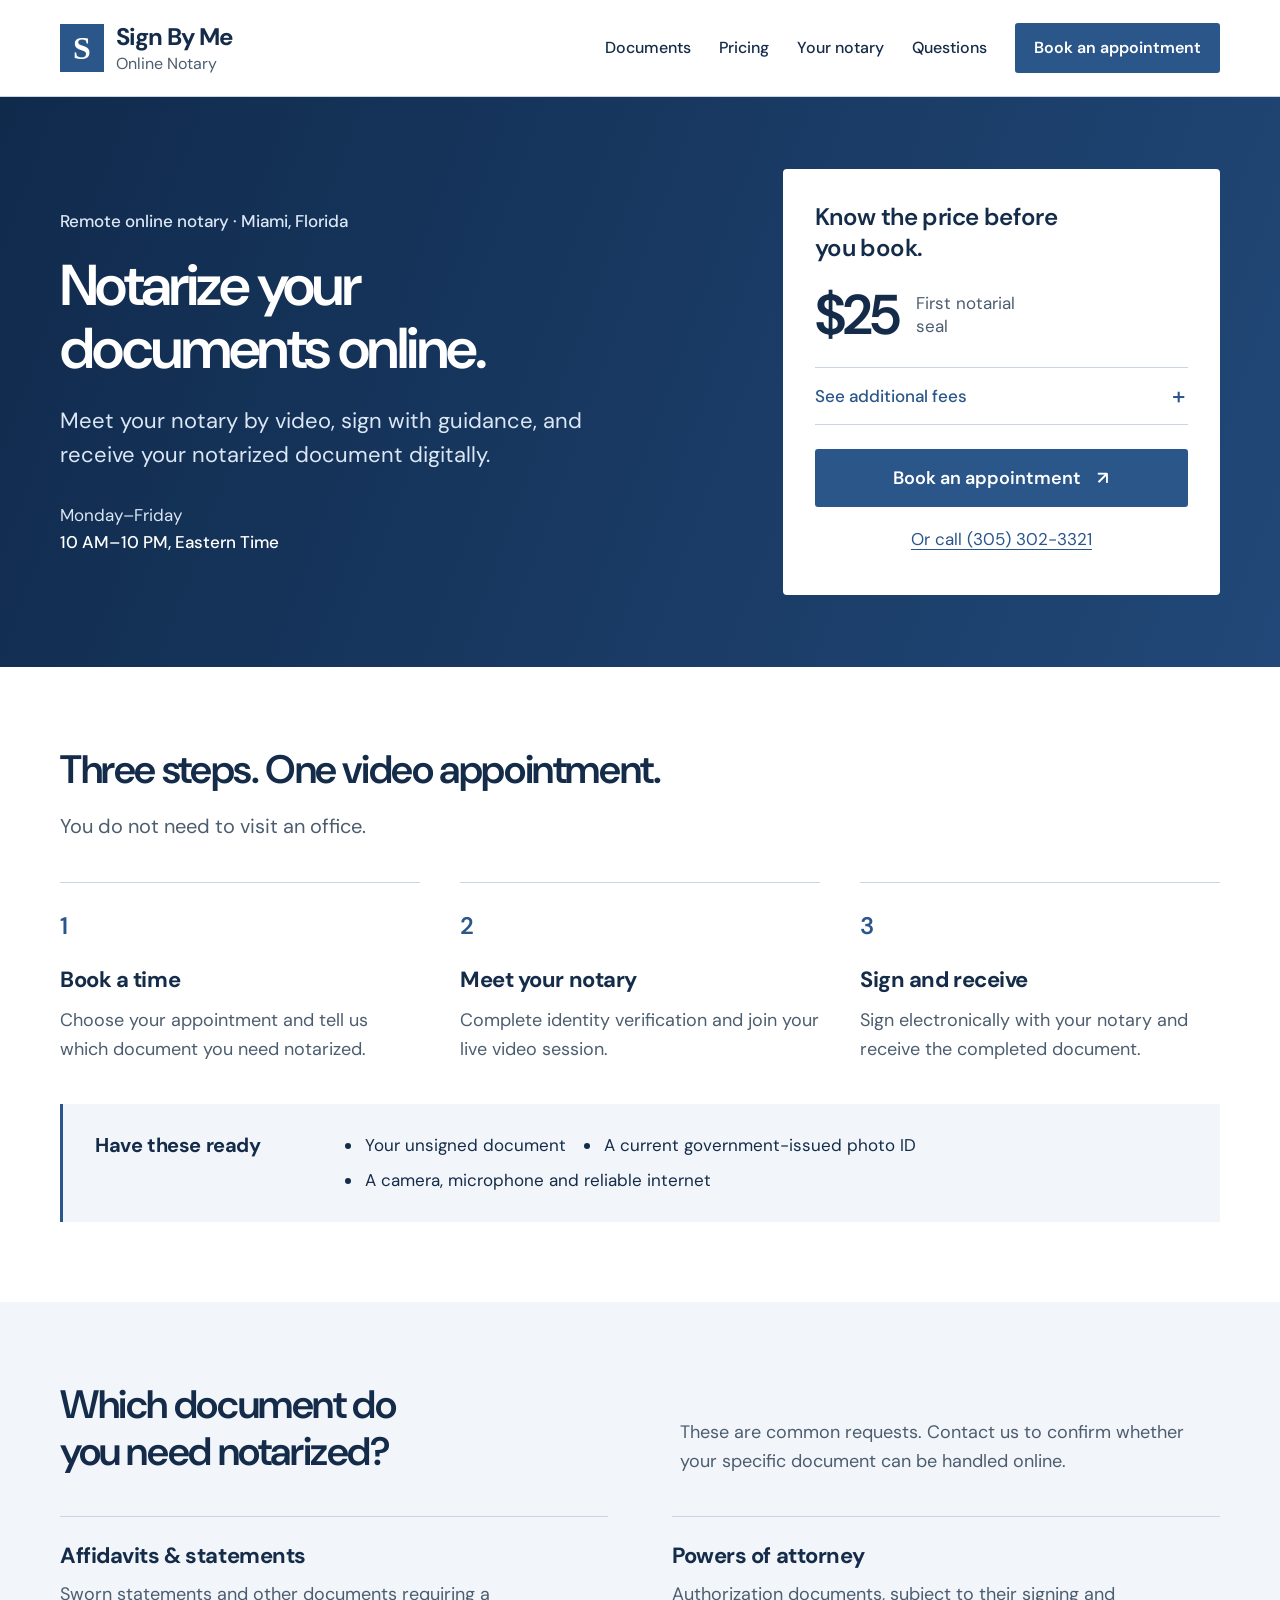
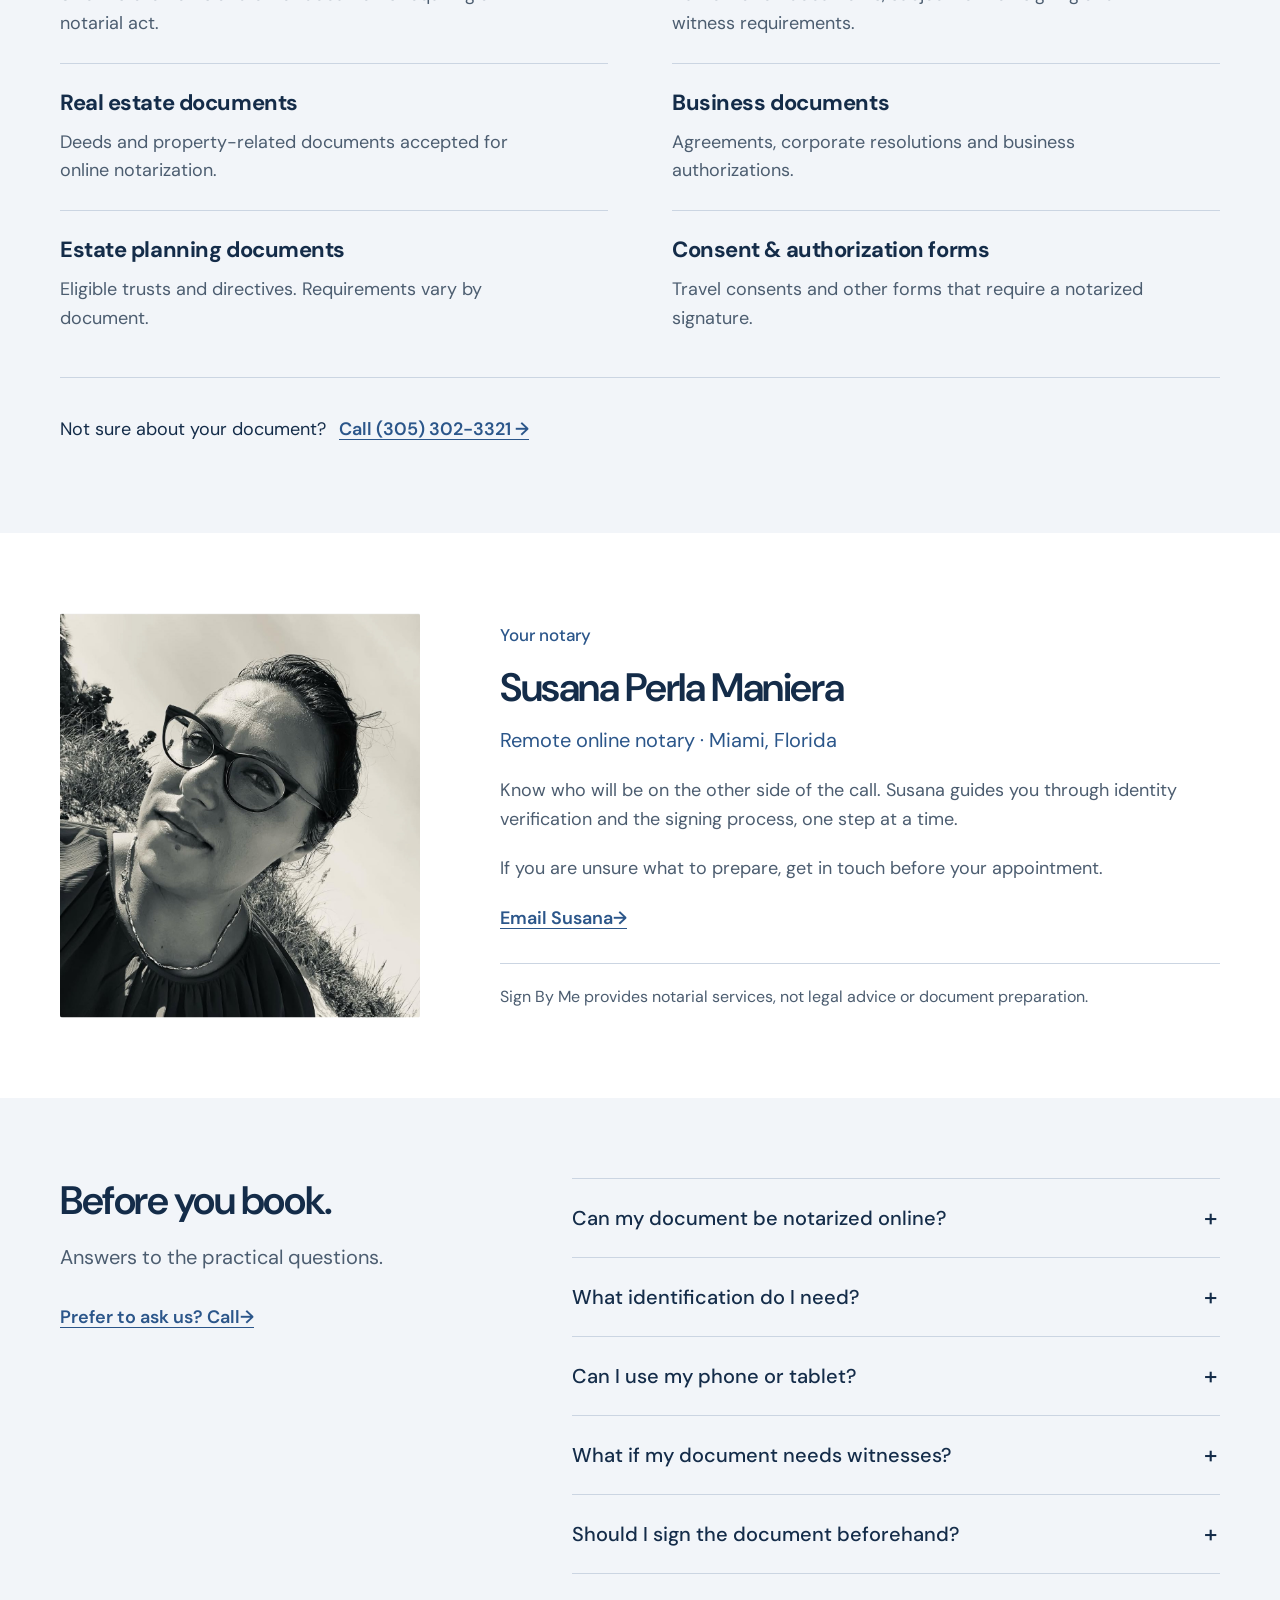
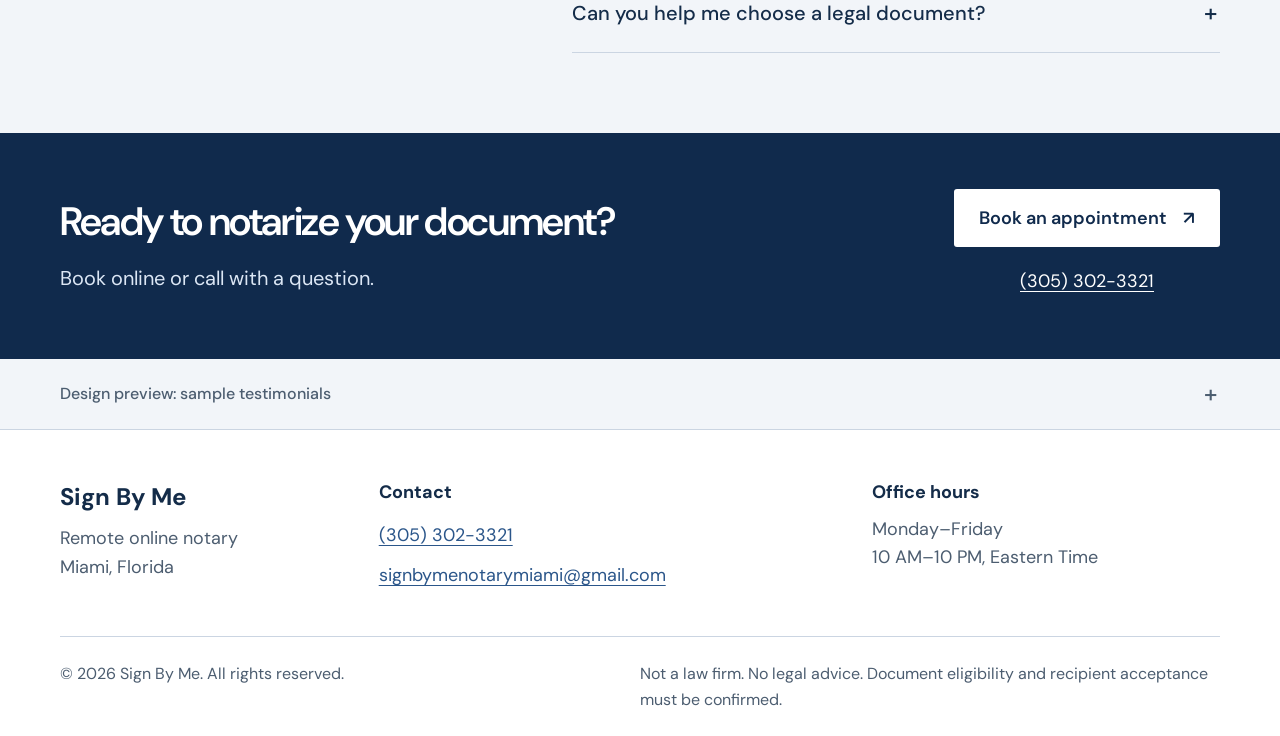
==== commit b31199f9: "Publish clean notary website with single blue palette" ====
--- a/index.html
+++ b/index.html
@@ -1,330 +1,302 @@
 <!doctype html>
-<html lang="en" data-theme="1">
-<head>
-  <meta charset="utf-8">
-  <meta name="viewport" content="width=device-width, initial-scale=1">
-  <meta name="robots" content="noindex, nofollow">
-  <meta name="theme-color" content="#0e4d49">
-  <meta name="description" content="Sign By Me offers calm, guided remote online notarization with transparent pricing and extended weekday availability.">
-  <title>Sign By Me | Remote Online Notary</title>
-  <link rel="icon" href="assets/favicon.svg" type="image/svg+xml">
-  <link rel="preconnect" href="https://fonts.googleapis.com">
-  <link rel="preconnect" href="https://fonts.gstatic.com" crossorigin>
-  <link href="https://fonts.googleapis.com/css2?family=DM+Sans:wght@400;500;600;700&amp;family=Playfair+Display:ital,wght@0,600;0,700;1,600&amp;display=swap" rel="stylesheet">
-  <link rel="stylesheet" href="styles.css">
-  <script src="script.js" defer></script>
-</head>
-<body>
-  <a class="skip-link" href="#main">Skip to content</a>
-
-  <div class="preview-notice">
-    <div class="shell preview-notice__inner">
-      <span><strong>Presentation preview</strong> · Sample client stories and AI-generated portraits are clearly marked.</span>
-      <button type="button" aria-label="Dismiss preview notice" data-dismiss-notice>×</button>
-    </div>
-  </div>
-
-  <header class="site-header" data-header>
-    <div class="shell nav-wrap">
-      <a class="brand" href="#top" aria-label="Sign By Me home">
-        <span class="brand__seal" aria-hidden="true">SBM</span>
-        <span class="brand__copy">
-          <strong>Sign By Me</strong>
-          <small>Remote Online Notary</small>
-        </span>
-      </a>
-
-      <button class="nav-toggle" type="button" aria-expanded="false" aria-controls="primary-nav" data-nav-toggle>
-        <span></span><span></span><span></span>
-        <span class="sr-only">Open menu</span>
-      </button>
-
-      <nav id="primary-nav" class="primary-nav" aria-label="Primary navigation" data-nav>
-        <a href="#how-it-works">How it works</a>
-        <a href="#services">Services</a>
-        <a href="#pricing">Pricing</a>
-        <a href="#about">About</a>
-        <a href="#faq">FAQ</a>
-      </nav>
-
-      <a class="button button--small nav-cta" href="https://calendly.com/signbymenotarymiami" target="_blank" rel="noopener">Book a session</a>
-    </div>
-  </header>
-
-  <main id="main">
-    <section class="hero" id="top">
-      <div class="hero__glow hero__glow--one"></div>
-      <div class="hero__glow hero__glow--two"></div>
-      <div class="shell hero__grid">
-        <div class="hero__content reveal">
-          <p class="eyebrow"><span></span> Online notarization, made reassuringly simple</p>
-          <h1>Your document matters. <em>Let’s sign it with confidence.</em></h1>
-          <p class="hero__lead">A calm, guided remote notary experience—from identity verification to final seal—without traffic, waiting rooms, or uncertainty.</p>
-          <div class="hero__actions">
-            <a class="button" href="https://calendly.com/signbymenotarymiami" target="_blank" rel="noopener">Schedule your notarization <span aria-hidden="true">↗</span></a>
-            <a class="text-link" href="#how-it-works">See how it works <span aria-hidden="true">↓</span></a>
-          </div>
-          <ul class="hero__assurances" aria-label="Service assurances">
-            <li><span class="check" aria-hidden="true">✓</span> Transparent pricing</li>
-            <li><span class="check" aria-hidden="true">✓</span> Secure identity verification</li>
-            <li><span class="check" aria-hidden="true">✓</span> Mon–Fri, 10 AM–10 PM</li>
-          </ul>
-        </div>
-
-        <div class="hero__visual reveal reveal--delay" aria-label="Remote notarization session illustration">
-          <div class="document-card">
-            <div class="document-card__top">
-              <div class="mini-brand"><span>SBM</span></div>
-              <span class="secure-pill">● Secure session</span>
-            </div>
-            <div class="document-card__heading">
-              <span class="doc-icon" aria-hidden="true">
-                <svg viewBox="0 0 48 48" role="img"><path d="M13 5h15l8 8v30H13z"/><path d="M28 5v9h8M19 23h11M19 29h11M19 35h7"/></svg>
-              </span>
-              <div><small>Ready to notarize</small><strong>Your document</strong></div>
-            </div>
-            <div class="progress-list">
-              <div class="progress-item is-complete"><span>1</span><div><strong>Identity verified</strong><small>Government ID confirmed</small></div><b>✓</b></div>
-              <div class="progress-item is-active"><span>2</span><div><strong>Meet your notary</strong><small>Live audio-video session</small></div><b>Now</b></div>
-              <div class="progress-item"><span>3</span><div><strong>Sign &amp; receive</strong><small>Secure digital delivery</small></div></div>
-            </div>
-            <div class="document-card__footer">
-              <div class="notary-avatar">SP</div>
-              <div><strong>Susana Perla Maniera</strong><small>Remote Online Notary</small></div>
-              <span class="verified-mark" title="Verified">✓</span>
-            </div>
-          </div>
-          <div class="floating-card floating-card--time"><span>◷</span><div><strong>Extended hours</strong><small>Weekdays until 10 PM</small></div></div>
-          <div class="floating-card floating-card--location"><span>⌖</span><div><strong>Meet from anywhere</strong><small>Where legally permitted</small></div></div>
-        </div>
+<html lang="en">
+  <head>
+    <meta charset="utf-8">
+    <meta name="viewport" content="width=device-width, initial-scale=1">
+    <meta name="robots" content="noindex, nofollow">
+    <meta name="theme-color" content="#102a4c">
+    <meta name="description" content="Notarize your documents online with Sign By Me. The first notarial seal is $25. Book a video appointment with Susana Perla Maniera.">
+    <title>Sign By Me | Online Notarization from $25</title>
+    <link rel="icon" href="assets/favicon.svg?v=clean" type="image/svg+xml">
+    <link rel="preconnect" href="https://fonts.googleapis.com">
+    <link rel="preconnect" href="https://fonts.gstatic.com" crossorigin>
+    <link href="https://fonts.googleapis.com/css2?family=DM+Sans:wght@400;500;600;700&amp;display=swap" rel="stylesheet">
+    <link rel="stylesheet" href="styles.css?v=clean">
+    <script src="script.js?v=clean" defer>
+    </script>
+  </head>
+  <body>
+    <a class="skip-link" href="#main">Skip to content</a>
+    <header class="site-header">
+      <div class="shell nav-wrap">
+        <a class="brand" href="#top" aria-label="Sign By Me home">
+          <span class="brand__mark" aria-hidden="true">S</span>
+          <span class="brand__name">Sign By Me<span>Online Notary</span>
+          </span>
+        </a>
+        <button class="nav-toggle" type="button" aria-expanded="false" aria-controls="primary-nav" data-nav-toggle hidden>
+          <span data-menu-label>Menu</span>
+          <span class="menu-icon" aria-hidden="true">
+          </span>
+        </button>
+        <nav id="primary-nav" class="primary-nav" aria-label="Main navigation">
+          <a href="#services">Documents</a>
+          <a href="#pricing">Pricing</a>
+          <a href="#about">Your notary</a>
+          <a href="#faq">Questions</a>
+          <a class="button button--compact" href="https://calendly.com/signbymenotarymiami" target="_blank" rel="noopener">Book an appointment</a>
+        </nav>
       </div>
-    </section>
-
-    <section class="trust-bar" aria-label="Why clients choose Sign By Me">
-      <div class="shell trust-bar__grid">
-        <div><strong>100% online</strong><span>No commute required</span></div>
-        <div><strong>Live guidance</strong><span>A real notary at every step</span></div>
-        <div><strong>Clear from the start</strong><span>Pricing shown before you book</span></div>
-        <div><strong>Miami based</strong><span>Serving signers remotely</span></div>
+    </header>
+
+    <main id="main">
+      <section class="hero" id="top" aria-labelledby="hero-title">
+        <div class="shell hero__grid">
+          <div>
+            <p class="section-label">Remote online notary · Miami, Florida</p>
+            <h1 id="hero-title">Notarize your documents online.</h1>
+            <p class="hero__lead">Meet your notary by video, sign with guidance, and receive your notarized document digitally.</p>
+            <p class="hero__hours">Monday–Friday<br>
+              <strong>10 AM–10 PM, Eastern Time</strong>
+            </p>
+          </div>
+          <div class="booking-card" id="pricing">
+            <h2>Know the price before you book.</h2>
+            <p class="price">
+              <strong>$25</strong>
+              <span>First notarial seal</span>
+            </p>
+            <details class="fees">
+              <summary>See additional fees<span aria-hidden="true">+</span>
+              </summary>
+              <dl>
+                <div>
+                  <dt>Each additional seal</dt>
+                  <dd>$8</dd>
+                </div>
+                <div>
+                  <dt>Each additional signer</dt>
+                  <dd>$4</dd>
+                </div>
+                <div>
+                  <dt>Witness</dt>
+                  <dd>$10</dd>
+                </div>
+                <div>
+                  <dt>Witness ID verification</dt>
+                  <dd>$4</dd>
+                </div>
+              </dl>
+              <p>Additional charges depend on the seals, signers and witnesses your document needs.</p>
+            </details>
+            <a class="button button--full" href="https://calendly.com/signbymenotarymiami" target="_blank" rel="noopener">Book an appointment<span aria-hidden="true">↗</span>
+            </a>
+            <a class="booking-card__call" href="tel:+13053023321">Or call (305) 302-3321</a>
+          </div>
+        </div>
+      </section>
+
+      <section class="section" id="how-it-works" aria-labelledby="process-title">
+        <div class="shell">
+          <div class="section-heading">
+            <h2 id="process-title">Three steps. One video appointment.</h2>
+            <p>You do not need to visit an office.</p>
+          </div>
+          <ol class="steps" role="list">
+            <li>
+              <span class="step-number" aria-hidden="true">1</span>
+              <h3>Book a time</h3>
+              <p>Choose your appointment and tell us which document you need notarized.</p>
+            </li>
+            <li>
+              <span class="step-number" aria-hidden="true">2</span>
+              <h3>Meet your notary</h3>
+              <p>Complete identity verification and join your live video session.</p>
+            </li>
+            <li>
+              <span class="step-number" aria-hidden="true">3</span>
+              <h3>Sign and receive</h3>
+              <p>Sign electronically with your notary and receive the completed document.</p>
+            </li>
+          </ol>
+          <div class="preparation">
+            <h3>Have these ready</h3>
+            <ul>
+              <li>Your unsigned document</li>
+              <li>A current government-issued photo ID</li>
+              <li>A camera, microphone and reliable internet</li>
+            </ul>
+          </div>
+        </div>
+      </section>
+
+      <section class="section section--tinted" id="services" aria-labelledby="services-title">
+        <div class="shell">
+          <div class="section-heading section-heading--split">
+            <h2 id="services-title">Which document do you need notarized?</h2>
+            <p>These are common requests. Contact us to confirm whether your specific document can be handled online.</p>
+          </div>
+          <div class="documents">
+            <article>
+              <h3>Affidavits &amp; statements</h3>
+              <p>Sworn statements and other documents requiring a notarial act.</p>
+            </article>
+            <article>
+              <h3>Powers of attorney</h3>
+              <p>Authorization documents, subject to their signing and witness requirements.</p>
+            </article>
+            <article>
+              <h3>Real estate documents</h3>
+              <p>Deeds and property-related documents accepted for online notarization.</p>
+            </article>
+            <article>
+              <h3>Business documents</h3>
+              <p>Agreements, corporate resolutions and business authorizations.</p>
+            </article>
+            <article>
+              <h3>Estate planning documents</h3>
+              <p>Eligible trusts and directives. Requirements vary by document.</p>
+            </article>
+            <article>
+              <h3>Consent &amp; authorization forms</h3>
+              <p>Travel consents and other forms that require a notarized signature.</p>
+            </article>
+          </div>
+          <p class="section-followup">Not sure about your document? <a href="tel:+13053023321">Call (305) 302-3321<span aria-hidden="true"> →</span>
+            </a>
+          </p>
+        </div>
+      </section>
+
+      <section class="section" id="about" aria-labelledby="about-title">
+        <div class="shell about-grid">
+          <figure class="notary-photo">
+            <img src="assets/susana-profile.jpg" alt="Susana Perla Maniera" width="420" height="500" loading="lazy">
+          </figure>
+          <div class="about-copy">
+            <p class="section-label">Your notary</p>
+            <h2 id="about-title">Susana Perla Maniera</h2>
+            <p class="about-role">Remote online notary · Miami, Florida</p>
+            <p>Know who will be on the other side of the call. Susana guides you through identity verification and the signing process, one step at a time.</p>
+            <p>If you are unsure what to prepare, get in touch before your appointment.</p>
+            <a class="text-link" href="mailto:signbymenotarymiami@gmail.com">Email Susana<span aria-hidden="true"> →</span>
+            </a>
+            <p class="legal-note">Sign By Me provides notarial services, not legal advice or document preparation.</p>
+          </div>
+        </div>
+      </section>
+
+      <section class="section section--tinted" id="faq" aria-labelledby="faq-title">
+        <div class="shell faq-grid">
+          <div class="section-heading">
+            <h2 id="faq-title">Before you book.</h2>
+            <p>Answers to the practical questions.</p>
+            <a class="text-link" href="tel:+13053023321">Prefer to ask us? Call<span aria-hidden="true"> →</span>
+            </a>
+          </div>
+          <div class="faq-list">
+            <details name="faq">
+              <summary>Can my document be notarized online?<span aria-hidden="true">+</span>
+              </summary>
+              <div class="faq-answer">
+                <p>That depends on the document, its signing requirements and who will receive it. Check that the recipient accepts online notarization, then contact us to confirm the requirements before booking.</p>
+              </div>
+            </details>
+            <details name="faq">
+              <summary>What identification do I need?<span aria-hidden="true">+</span>
+              </summary>
+              <div class="faq-answer">
+                <p>Have a current government-issued photo ID ready. The online platform also requires identity verification. Contact us before booking if you have questions about your ID or eligibility.</p>
+              </div>
+            </details>
+            <details name="faq">
+              <summary>Can I use my phone or tablet?<span aria-hidden="true">+</span>
+              </summary>
+              <div class="faq-answer">
+                <p>You need a device with a working camera and microphone, a reliable internet connection and a compatible browser. Confirm your device meets the session platform's requirements before the appointment.</p>
+              </div>
+            </details>
+            <details name="faq">
+              <summary>What if my document needs witnesses?<span aria-hidden="true">+</span>
+              </summary>
+              <div class="faq-answer">
+                <p>Tell us before booking so the witness requirements and any additional fees can be confirmed. Witness service is $10, and witness ID verification is $4.</p>
+              </div>
+            </details>
+            <details name="faq">
+              <summary>Should I sign the document beforehand?<span aria-hidden="true">+</span>
+              </summary>
+              <div class="faq-answer">
+                <p>Have your document ready and unsigned. Your notary will guide you through the required signing steps during the video appointment.</p>
+              </div>
+            </details>
+            <details name="faq">
+              <summary>Can you help me choose a legal document?<span aria-hidden="true">+</span>
+              </summary>
+              <div class="faq-answer">
+                <p>No. Sign By Me does not provide legal advice, prepare legal documents or choose a notarial act for you. Ask an attorney or the document's recipient if you need help deciding what is required.</p>
+              </div>
+            </details>
+          </div>
+        </div>
+      </section>
+
+      <section class="contact-section" aria-labelledby="contact-title">
+        <div class="shell contact-grid">
+          <div>
+            <h2 id="contact-title">Ready to notarize your document?</h2>
+            <p>Book online or call with a question.</p>
+          </div>
+          <div class="contact-actions">
+            <a class="button button--light" href="https://calendly.com/signbymenotarymiami" target="_blank" rel="noopener">Book an appointment<span aria-hidden="true">↗</span>
+            </a>
+            <a href="tel:+13053023321">(305) 302-3321</a>
+          </div>
+        </div>
+      </section>
+
+      <aside class="demo-section" aria-label="Presentation-only content">
+        <details class="shell demo-stories">
+          <summary>Design preview: sample testimonials<span aria-hidden="true">+</span>
+          </summary>
+          <p class="demo-disclaimer">Fictional examples for this design presentation only. Names, stories and AI-generated portraits do not represent actual clients or reviews.</p>
+          <div class="stories">
+            <figure>
+              <blockquote>“I knew what to prepare and what it would cost before my appointment.”</blockquote>
+              <figcaption>
+                <img src="assets/testimonials/demo-client-elena.jpg" alt="Fictional portrait of Elena" width="56" height="56" loading="lazy">
+                <span>Elena · Fictional example</span>
+              </figcaption>
+            </figure>
+            <figure>
+              <blockquote>“The signing steps were explained clearly during the video call.”</blockquote>
+              <figcaption>
+                <img src="assets/testimonials/demo-client-marco.jpg" alt="Fictional portrait of Marco" width="56" height="56" loading="lazy">
+                <span>Marco · Fictional example</span>
+              </figcaption>
+            </figure>
+            <figure>
+              <blockquote>“I could arrange my appointment without a trip to an office.”</blockquote>
+              <figcaption>
+                <img src="assets/testimonials/demo-client-aisha.jpg" alt="Fictional portrait of Aisha" width="56" height="56" loading="lazy">
+                <span>Aisha · Fictional example</span>
+              </figcaption>
+            </figure>
+          </div>
+        </details>
+      </aside>
+    </main>
+
+    <footer class="site-footer">
+      <div class="shell footer-grid">
+        <div>
+          <a class="footer-brand" href="#top">Sign By Me</a>
+          <p>Remote online notary<br>Miami, Florida</p>
+        </div>
+        <div>
+          <h2>Contact</h2>
+          <a href="tel:+13053023321">(305) 302-3321</a>
+          <a class="email-link" href="mailto:signbymenotarymiami@gmail.com">signbymenotarymiami@gmail.com</a>
+        </div>
+        <div>
+          <h2>Office hours</h2>
+          <p>Monday–Friday<br>10 AM–10 PM, Eastern Time</p>
+        </div>
       </div>
-    </section>
-
-    <section class="section section--how" id="how-it-works">
-      <div class="shell">
-        <div class="section-heading section-heading--center reveal">
-          <p class="eyebrow"><span></span> A simpler way to notarize</p>
-          <h2>From “I need this signed” to <em>done.</em></h2>
-          <p>We keep the technology in the background and the guidance front and center.</p>
-        </div>
-        <div class="steps">
-          <article class="step-card reveal">
-            <div class="step-card__number">01</div>
-            <div class="step-card__icon" aria-hidden="true">▦</div>
-            <h3>Choose a time</h3>
-            <p>Book a convenient weekday appointment and tell us what type of document you have.</p>
-            <small>Usually takes 2 minutes</small>
-          </article>
-          <div class="step-connector" aria-hidden="true">→</div>
-          <article class="step-card reveal reveal--delay">
-            <div class="step-card__number">02</div>
-            <div class="step-card__icon" aria-hidden="true">◎</div>
-            <h3>Verify &amp; meet</h3>
-            <p>Complete secure identity verification, then meet Susana in a live online session.</p>
-            <small>Have your valid ID ready</small>
-          </article>
-          <div class="step-connector" aria-hidden="true">→</div>
-          <article class="step-card reveal reveal--delay-2">
-            <div class="step-card__number">03</div>
-            <div class="step-card__icon" aria-hidden="true">✓</div>
-            <h3>Sign &amp; receive</h3>
-            <p>Sign electronically while guided, then receive your completed notarized document.</p>
-            <small>Delivered digitally</small>
-          </article>
-        </div>
-        <div class="process-note reveal"><span aria-hidden="true">ⓘ</span> Not sure whether your document can be notarized online? <a href="mailto:signbymenotarymiami@gmail.com?subject=Can%20my%20document%20be%20notarized%20online%3F">Send us a quick question</a> before booking.</div>
+      <div class="shell footer-bottom">
+        <p>© <span data-year>2026</span> Sign By Me. All rights reserved.</p>
+        <p>Not a law firm. No legal advice. Document eligibility and recipient acceptance must be confirmed.</p>
       </div>
-    </section>
-
-    <section class="section section--services" id="services">
-      <div class="shell services-layout">
-        <div class="services-copy reveal">
-          <p class="eyebrow eyebrow--light"><span></span> Help for life’s important paperwork</p>
-          <h2>Professional support for the moments that <em>can’t wait.</em></h2>
-          <p>Whether you are handling a personal authorization, a property transaction, or business paperwork, your session is handled with patience, clarity, and discretion.</p>
-          <a class="button button--light" href="https://calendly.com/signbymenotarymiami" target="_blank" rel="noopener">Find a time that works</a>
-        </div>
-        <div class="services-grid">
-          <article class="service-card reveal"><span>⌂</span><h3>Real estate documents</h3><p>Deeds, closing-related documents, affidavits, and other eligible property paperwork.</p></article>
-          <article class="service-card reveal reveal--delay"><span>§</span><h3>Powers of attorney</h3><p>Guided notarization of eligible authorization documents and sworn statements.</p></article>
-          <article class="service-card reveal"><span>◇</span><h3>Estate planning</h3><p>Eligible trusts, directives, and related documents—handled carefully and privately.</p></article>
-          <article class="service-card reveal reveal--delay"><span>▣</span><h3>Business documents</h3><p>Corporate resolutions, agreements, acknowledgments, and operational paperwork.</p></article>
-          <article class="service-card reveal"><span>✦</span><h3>General notarial work</h3><p>Affidavits, certified copies where permitted, consent forms, and more.</p></article>
-          <article class="service-card reveal reveal--delay"><span>⌁</span><h3>Loan signing support</h3><p>A detail-focused signing experience for eligible loan and finance documents.</p></article>
-        </div>
-      </div>
-    </section>
-
-    <section class="section section--pricing" id="pricing">
-      <div class="shell pricing-layout">
-        <div class="section-heading reveal">
-          <p class="eyebrow"><span></span> Straightforward pricing</p>
-          <h2>Know what to expect <em>before we meet.</em></h2>
-          <p>No vague starting points. Your exact total is confirmed before the session begins.</p>
-          <div class="pricing-assurance"><span>✓</span><div><strong>Price confirmation first</strong><small>If your document needs something different, we’ll explain it before you proceed.</small></div></div>
-        </div>
-        <div class="price-card reveal reveal--delay">
-          <div class="price-card__featured">
-            <small>First notarial seal</small>
-            <div><sup>$</sup><strong>25</strong></div>
-            <span>per session</span>
-          </div>
-          <ul class="price-list">
-            <li><span>Each additional seal</span><strong>$8</strong></li>
-            <li><span>Each additional signer</span><strong>$4</strong></li>
-            <li><span>Witness</span><strong>$10</strong></li>
-            <li><span>Witness ID verification</span><strong>$4</strong></li>
-          </ul>
-          <a class="button button--full" href="https://calendly.com/signbymenotarymiami" target="_blank" rel="noopener">Book with confidence</a>
-          <p class="price-card__fine">Final eligibility and any applicable third-party platform fees are confirmed before your appointment.</p>
-        </div>
-      </div>
-    </section>
-
-    <section class="section section--about" id="about">
-      <div class="shell about-grid">
-        <div class="about-portrait reveal">
-          <img src="assets/susana-profile.jpg" alt="Susana Perla Maniera, founder and remote online notary at Sign By Me">
-          <div class="portrait-seal" aria-hidden="true"><span>SBM</span><small>Verified care</small></div>
-          <div class="portrait-caption"><span>Meet your notary</span><strong>Susana Perla Maniera</strong></div>
-          <div class="portrait-accent" aria-hidden="true"></div>
-        </div>
-        <div class="about-copy reveal reveal--delay">
-          <p class="eyebrow"><span></span> A human experience, online</p>
-          <h2>Clarity, patience, and care in every <em>signature.</em></h2>
-          <p class="large-copy">Sign By Me was created to make notarization feel less intimidating and more personal.</p>
-          <p>Susana guides every signer through the online process at a comfortable pace—checking the details, answering process questions, and making sure you know what happens next.</p>
-          <div class="values-list">
-            <div><span>01</span><p><strong>Calm guidance</strong><small>No rushing and no unexplained steps.</small></p></div>
-            <div><span>02</span><p><strong>Respect for your privacy</strong><small>Sensitive documents are treated with discretion.</small></p></div>
-            <div><span>03</span><p><strong>Reliable communication</strong><small>Clear expectations before, during, and after.</small></p></div>
-          </div>
-          <a class="text-link text-link--dark" href="mailto:signbymenotarymiami@gmail.com?subject=Question%20for%20Sign%20By%20Me">Ask Susana a question <span aria-hidden="true">→</span></a>
-        </div>
-      </div>
-    </section>
-
-    <section class="section section--stories" aria-labelledby="stories-title">
-      <div class="shell">
-        <div class="section-heading section-heading--center reveal">
-          <p class="eyebrow"><span></span> The experience we are building</p>
-          <h2 id="stories-title">Designed to leave people feeling <em>relieved.</em></h2>
-          <p class="demo-disclosure"><span>Demo content</span> These fictional scenarios and AI-generated portraits illustrate the intended client experience. Replace with verified reviews before launch.</p>
-        </div>
-        <div class="stories-grid">
-          <article class="story-card reveal">
-            <div class="story-card__label">Sample client story</div>
-            <blockquote>“I expected the online process to be complicated. Instead, every step was explained clearly and I finished from my office without losing the afternoon.”</blockquote>
-            <div class="story-person"><img src="assets/testimonials/demo-client-elena.jpg" alt="AI-generated portrait representing a fictional client"><div><strong>Elena R.</strong><small>Fictional example · Miami, FL</small></div></div>
-          </article>
-          <article class="story-card story-card--featured reveal reveal--delay">
-            <div class="story-card__label">Sample client story</div>
-            <blockquote>“The evening availability made all the difference. The pricing was clear, the appointment started on time, and I always knew what came next.”</blockquote>
-            <div class="story-person"><img src="assets/testimonials/demo-client-marco.jpg" alt="AI-generated portrait representing a fictional client"><div><strong>Marco D.</strong><small>Fictional example · Coral Gables, FL</small></div></div>
-          </article>
-          <article class="story-card reveal reveal--delay-2">
-            <div class="story-card__label">Sample client story</div>
-            <blockquote>“I was signing from another state and needed calm, precise guidance. The entire experience felt secure, professional, and genuinely personal.”</blockquote>
-            <div class="story-person"><img src="assets/testimonials/demo-client-aisha.jpg" alt="AI-generated portrait representing a fictional client"><div><strong>Aisha T.</strong><small>Fictional example · Remote signer</small></div></div>
-          </article>
-        </div>
-      </div>
-    </section>
-
-    <section class="section section--ready">
-      <div class="shell ready-grid">
-        <div class="ready-copy reveal">
-          <p class="eyebrow"><span></span> Be ready in a few minutes</p>
-          <h2>Your quick appointment <em>checklist.</em></h2>
-          <p>Gather these three things before your session so everything can move smoothly.</p>
-        </div>
-        <div class="checklist reveal reveal--delay">
-          <div><span>1</span><p><strong>Your unsigned document</strong><small>Do not sign until instructed during the live session.</small></p></div>
-          <div><span>2</span><p><strong>A valid government ID</strong><small>Make sure it is current, legible, and available.</small></p></div>
-          <div><span>3</span><p><strong>A camera-enabled device</strong><small>Use a stable connection and a quiet, well-lit space.</small></p></div>
-        </div>
-      </div>
-    </section>
-
-    <section class="section section--faq" id="faq">
-      <div class="shell faq-grid">
-        <div class="section-heading reveal">
-          <p class="eyebrow"><span></span> Good questions, clear answers</p>
-          <h2>Before your <em>appointment.</em></h2>
-          <p>Still unsure? Call <a href="tel:+13053023321">(305) 302-3321</a> or email us and we’ll help you understand the process.</p>
-        </div>
-        <div class="accordion reveal reveal--delay" data-accordion>
-          <div class="faq-item is-open">
-            <button type="button" aria-expanded="true"><span>What is remote online notarization?</span><b>−</b></button>
-            <div class="faq-answer"><p>It is a live audio-video appointment where an eligible document is signed electronically and notarized after identity verification. You and the notary do not need to be in the same room.</p></div>
-          </div>
-          <div class="faq-item">
-            <button type="button" aria-expanded="false"><span>Can I use the service from outside Florida?</span><b>+</b></button>
-            <div class="faq-answer" hidden><p>Often, yes. A Florida online notary may be able to notarize for a remotely located signer, but acceptance and eligibility depend on the document, receiving party, and applicable law. Contact us first if you are unsure.</p></div>
-          </div>
-          <div class="faq-item">
-            <button type="button" aria-expanded="false"><span>What identification do I need?</span><b>+</b></button>
-            <div class="faq-answer" hidden><p>You will generally need a current government-issued photo ID and must complete the identity-verification steps required by the secure notarization platform.</p></div>
-          </div>
-          <div class="faq-item">
-            <button type="button" aria-expanded="false"><span>Can every document be notarized online?</span><b>+</b></button>
-            <div class="faq-answer" hidden><p>No. Some documents or recipients may require an in-person notarization, witnesses, or specific procedures. We confirm basic eligibility before the session, but cannot provide legal advice.</p></div>
-          </div>
-          <div class="faq-item">
-            <button type="button" aria-expanded="false"><span>How long does an appointment take?</span><b>+</b></button>
-            <div class="faq-answer" hidden><p>Many straightforward sessions can be completed in about 15–30 minutes. Multiple signers, witnesses, or complex document packages may take longer.</p></div>
-          </div>
-          <div class="faq-item">
-            <button type="button" aria-expanded="false"><span>Can you explain what my document means?</span><b>+</b></button>
-            <div class="faq-answer" hidden><p>A notary can explain the notarization process, but cannot interpret the document or give legal advice. Please consult the document’s issuer or a qualified attorney for legal questions.</p></div>
-          </div>
-        </div>
-      </div>
-    </section>
-
-    <section class="final-cta">
-      <div class="final-cta__pattern" aria-hidden="true"></div>
-      <div class="shell final-cta__inner reveal">
-        <p class="eyebrow eyebrow--light"><span></span> Ready when you are</p>
-        <h2>Your next signature can be the <em>easy one.</em></h2>
-        <p>Choose a convenient time and meet your notary online—without rearranging your day.</p>
-        <div class="final-cta__actions">
-          <a class="button button--light" href="https://calendly.com/signbymenotarymiami" target="_blank" rel="noopener">Schedule online now <span aria-hidden="true">↗</span></a>
-          <a class="phone-link" href="tel:+13053023321"><small>Prefer to call?</small><strong>(305) 302-3321</strong></a>
-        </div>
-        <small class="final-cta__hours">Appointments available Monday–Friday, 10 AM–10 PM ET</small>
-      </div>
-    </section>
-  </main>
-
-  <footer class="site-footer">
-    <div class="shell footer-grid">
-      <div class="footer-brand">
-        <a class="brand brand--footer" href="#top">
-          <span class="brand__seal">SBM</span>
-          <span class="brand__copy"><strong>Sign By Me</strong><small>Remote Online Notary</small></span>
-        </a>
-        <p>Professional, guided online notarization with a human touch.</p>
-      </div>
-      <div><h3>Explore</h3><a href="#how-it-works">How it works</a><a href="#services">Services</a><a href="#pricing">Pricing</a><a href="#faq">FAQ</a></div>
-      <div><h3>Contact</h3><a href="tel:+13053023321">(305) 302-3321</a><a href="mailto:signbymenotarymiami@gmail.com">signbymenotarymiami@gmail.com</a><span>Miami, Florida</span></div>
-      <div><h3>Hours</h3><span>Monday–Friday</span><span>10:00 AM–10:00 PM ET</span><a href="https://calendly.com/signbymenotarymiami" target="_blank" rel="noopener">View availability ↗</a></div>
-    </div>
-    <div class="shell footer-bottom">
-      <p>© <span data-year></span> Sign By Me. All rights reserved.</p>
-      <p>Not a law firm. No legal advice is provided. Document eligibility and acceptance may vary.</p>
-    </div>
-  </footer>
-
-  <a class="mobile-book" href="https://calendly.com/signbymenotarymiami" target="_blank" rel="noopener">Book a session <span>↗</span></a>
-</body>
+    </footer>
+  </body>
 </html>
--- a/styles.css
+++ b/styles.css
@@ -1,365 +1,940 @@
+/* 1. Colores y medidas globales. La web tiene una única paleta. */
 :root {
-  --serif: "Playfair Display", Georgia, serif;
+  color-scheme: light;
   --sans: "DM Sans", Arial, sans-serif;
-  --radius-sm: 12px;
-  --radius-md: 20px;
-  --radius-lg: 32px;
-  --shadow: 0 24px 70px rgba(13, 32, 45, .12);
-  --shell: min(1160px, calc(100% - 48px));
-  --transition: 220ms ease;
+  --white: #fff;
+  --shell: 1160px;
+  --ink: #142c49;
+  --muted: #4c5d70;
+  --brand: #2b568a;
+  --brand-hover: #21446e;
+  --navy: #102a4c;
+  --hero-end: #214878;
+  --on-dark: #dce7f5;
+  --tint: #f2f5f9;
+  --line: #cbd5e2;
+  --focus: #f4b942;
 }
 
-html[data-theme="0"] {
-  --ink: #10263a;
-  --ink-soft: #4a6072;
-  --brand: #0a5380;
-  --brand-deep: #083b5e;
-  --brand-light: #d9eef8;
-  --accent: #e3a834;
-  --accent-soft: #fff1ca;
-  --paper: #f7fbfd;
-  --paper-warm: #eef6f9;
-  --line: #d9e5eb;
-  --white: #fff;
-  --hero-from: #eef8fc;
-  --hero-to: #ffffff;
+/* 2. Base, tipografía y accesibilidad. */
+* {
+  box-sizing: border-box;
+}
+html {
+  scroll-padding-top: 110px;
+}
+body {
+  margin: 0;
+  background: var(--white);
+  color: var(--ink);
+  font: 400 1.125rem/1.6 var(--sans);
+  -webkit-font-smoothing: antialiased;
+}
+a {
+  color: var(--brand);
+  text-underline-offset: .22em;
+  text-decoration-thickness: 1px;
+}
+a:hover {
+  text-decoration-thickness: 2px;
+}
+button, summary {
+  font: inherit;
+}
+button {
+  cursor: pointer;
+}
+img {
+  display: block;
+  max-width: 100%;
+}
+h1, h2, h3, p, figure {
+  margin: 0;
+}
+h1, h2, h3 {
+  text-wrap: balance;
+}
+h1 {
+  font-size: clamp(2.5rem, 4.5vw, 3.75rem);
+  line-height: 1.08;
+  letter-spacing: -.045em;
+  font-weight: 600;
+}
+h2 {
+  font-size: clamp(2rem, 3.1vw, 2.625rem);
+  line-height: 1.18;
+  letter-spacing: -.035em;
+  font-weight: 600;
+}
+h3 {
+  font-size: 1.375rem;
+  line-height: 1.3;
+  letter-spacing: -.02em;
+  font-weight: 700;
+}
+:focus-visible {
+  outline: 3px solid var(--focus);
+  outline-offset: 4px;
+}
+[hidden] {
+  display: none !important;
+}
+.shell {
+  width: min(var(--shell), calc(100% - 80px));
+  margin-inline: auto;
+}
+.skip-link {
+  position: fixed;
+  top: 8px;
+  left: 8px;
+  z-index: 100;
+  background: var(--white);
+  padding: 12px 20px;
+  transform: translateY(-160%);
+}
+.skip-link:focus {
+  transform: translateY(0);
 }
 
-html[data-theme="1"] {
-  --ink: #173a38;
-  --ink-soft: #57706d;
-  --brand: #0e5c56;
-  --brand-deep: #093f3b;
-  --brand-light: #d9eee9;
-  --accent: #c99b45;
-  --accent-soft: #f8ecd4;
-  --paper: #fbfaf6;
-  --paper-warm: #f4efe5;
-  --line: #e1ddd3;
-  --white: #fff;
-  --hero-from: #f4f6ef;
-  --hero-to: #fffdfa;
+/* 3. Cabecera, navegación y botones compartidos. */
+.site-header {
+  position: sticky;
+  top: 0;
+  z-index: 20;
+  background: var(--white);
+  border-bottom: 1px solid var(--line);
+}
+.nav-wrap {
+  min-height: 96px;
+  display: flex;
+  align-items: center;
+  justify-content: space-between;
+  gap: 32px;
+}
+.brand {
+  display: flex;
+  align-items: center;
+  gap: 12px;
+  color: var(--ink);
+  text-decoration: none;
+  flex-shrink: 0;
+}
+.brand__mark {
+  display: grid;
+  place-items: center;
+  width: 44px;
+  height: 48px;
+  color: var(--white);
+  background: var(--brand);
+  font: 600 2rem/1 Georgia, serif;
+}
+.brand__name {
+  font-size: 1.5rem;
+  font-weight: 700;
+  letter-spacing: -.04em;
+  line-height: 1.2;
+}
+.brand__name > span {
+  display: block;
+  color: var(--muted);
+  font-size: 1rem;
+  font-weight: 400;
+  letter-spacing: 0;
+  margin-top: 3px;
+}
+.primary-nav {
+  display: flex;
+  align-items: center;
+  gap: 28px;
+}
+.primary-nav > a:not(.button) {
+  display: inline-flex;
+  align-items: center;
+  min-height: 48px;
+  color: var(--ink);
+  font-size: 1rem;
+  font-weight: 500;
+  text-decoration: none;
+}
+.primary-nav > a:not(.button):hover {
+  color: var(--brand);
+  text-decoration: underline;
+}
+.nav-toggle {
+  display: none;
+  align-items: center;
+  justify-content: center;
+  gap: 10px;
+  min-height: 48px;
+  padding: 8px 12px;
+  border: 1px solid var(--line);
+  border-radius: 3px;
+  background: var(--white);
+  color: var(--ink);
+  font-size: 1rem;
+}
+.menu-icon {
+  display: block;
+  width: 18px;
+  height: 12px;
+  border-block: 2px solid currentColor;
+}
+.nav-toggle[aria-expanded="true"] .menu-icon {
+  height: 0;
+  border-bottom: 0;
+}
+.button {
+  min-height: 58px;
+  display: inline-flex;
+  align-items: center;
+  justify-content: center;
+  gap: 16px;
+  padding: 14px 24px;
+  background: var(--brand);
+  color: var(--white);
+  border: 1px solid transparent;
+  border-radius: 3px;
+  text-decoration: none;
+  font-size: 1.125rem;
+  font-weight: 600;
+  line-height: 1.4;
+  text-align: center;
+}
+.button:hover {
+  background: var(--brand-hover);
+  text-decoration: none;
+}
+.button--compact {
+  min-height: 50px;
+  padding: 12px 18px;
+  font-size: 1rem;
+}
+.button--full {
+  width: 100%;
+}
+.button--light {
+  background: var(--white);
+  color: var(--navy);
+}
+.button--light:hover {
+  background: var(--on-dark);
+}
+.text-link {
+  display: inline-flex;
+  align-items: center;
+  min-height: 48px;
+  font-weight: 600;
 }
 
-* { box-sizing: border-box; }
-html { scroll-behavior: smooth; scroll-padding-top: 90px; }
-body { margin: 0; color: var(--ink); font-family: var(--sans); background: var(--white); font-size: 16px; line-height: 1.6; -webkit-font-smoothing: antialiased; }
-body.nav-open { overflow: hidden; }
-button, a { font: inherit; }
-a { color: inherit; }
-img { display: block; max-width: 100%; }
-.shell { width: var(--shell); margin-inline: auto; }
-.sr-only { position: absolute; width: 1px; height: 1px; padding: 0; margin: -1px; overflow: hidden; clip: rect(0,0,0,0); white-space: nowrap; border: 0; }
-.skip-link { position: fixed; z-index: 1000; top: 8px; left: 8px; padding: 10px 16px; background: var(--ink); color: white; transform: translateY(-140%); transition: transform .2s; }
-.skip-link:focus { transform: none; }
+/* 4. Portada, precio y reserva. */
+.hero {
+  padding-block: 72px;
+  background: linear-gradient(110deg, var(--navy), var(--hero-end));
+  color: var(--white);
+}
+.hero__grid {
+  display: grid;
+  grid-template-columns: minmax(0, 1.25fr) minmax(340px, .85fr);
+  gap: 80px;
+  align-items: center;
+}
+.section-label {
+  font-size: 1.0625rem;
+  font-weight: 500;
+  margin-bottom: 20px;
+  color: var(--brand);
+}
+.hero .section-label {
+  color: var(--on-dark);
+}
+.hero h1 {
+  max-width: 600px;
+}
+.hero__lead {
+  max-width: 570px;
+  font-size: 1.375rem;
+  line-height: 1.55;
+  color: var(--on-dark);
+  margin-top: 24px;
+}
+.hero__hours {
+  margin-top: 30px;
+  font-size: 1.0625rem;
+  color: var(--on-dark);
+}
+.hero__hours strong {
+  font-weight: 500;
+  color: var(--white);
+}
+.booking-card {
+  background: var(--white);
+  color: var(--ink);
+  padding: 32px;
+  border-radius: 4px;
+}
+.booking-card h2 {
+  font-size: 1.5rem;
+  line-height: 1.3;
+  letter-spacing: -.025em;
+  text-wrap: initial;
+  max-width: 270px;
+}
+.price {
+  display: flex;
+  align-items: center;
+  gap: 18px;
+  margin-block: 24px;
+}
+.price strong {
+  font-size: 3.5rem;
+  line-height: 1;
+  letter-spacing: -.05em;
+  font-weight: 600;
+}
+.price span {
+  font-size: 1.0625rem;
+  line-height: 1.35;
+  max-width: 110px;
+  color: var(--muted);
+}
+summary {
+  display: flex;
+  align-items: center;
+  justify-content: space-between;
+  gap: 18px;
+  cursor: pointer;
+  list-style: none;
+  font-weight: 500;
+}
+summary::-webkit-details-marker {
+  display: none;
+}
+summary > span[aria-hidden] {
+  flex: 0 0 20px;
+  text-align: center;
+  font-size: 1.5rem;
+  line-height: 1;
+}
+details[open] > summary > span[aria-hidden] {
+  transform: rotate(45deg);
+}
+.fees {
+  border-block: 1px solid var(--line);
+  margin-bottom: 24px;
+}
+.fees summary {
+  min-height: 56px;
+  color: var(--brand);
+  font-size: 1.0625rem;
+}
+.fees dl {
+  margin: 0 0 16px;
+  font-size: 1.0625rem;
+}
+.fees dl > div {
+  display: flex;
+  justify-content: space-between;
+  align-items: baseline;
+  gap: 16px;
+  padding-block: 8px;
+}
+.fees dd {
+  margin: 0;
+  font-weight: 700;
+}
+.fees p {
+  color: var(--muted);
+  font-size: 1rem;
+  margin-bottom: 20px;
+}
+.booking-card__call {
+  display: flex;
+  align-items: center;
+  justify-content: center;
+  min-height: 48px;
+  margin-top: 8px;
+  font-size: 1.0625rem;
+  text-align: center;
+}
 
-.preview-notice { position: relative; z-index: 51; background: var(--accent-soft); color: var(--ink); border-bottom: 1px solid color-mix(in srgb, var(--accent) 35%, transparent); font-size: 12px; }
-.preview-notice__inner { min-height: 34px; display: flex; align-items: center; justify-content: center; gap: 16px; }
-.preview-notice button { background: none; border: 0; color: inherit; cursor: pointer; font-size: 20px; line-height: 1; }
+/* 5. Secciones: proceso, documentos, notaria, preguntas y contacto. */
+.section {
+  padding-block: 80px;
+}
+.section--tinted {
+  background: var(--tint);
+}
+.section-heading {
+  max-width: 730px;
+  margin-bottom: 40px;
+}
+.section-heading > p {
+  color: var(--muted);
+  margin-top: 16px;
+  font-size: 1.25rem;
+}
+.section-heading--split {
+  display: grid;
+  grid-template-columns: 1fr 1fr;
+  align-items: end;
+  gap: 80px;
+  max-width: none;
+}
+.section-heading--split > p {
+  margin-top: 0;
+  font-size: 1.125rem;
+}
+.steps {
+  display: grid;
+  grid-template-columns: repeat(3, minmax(0, 1fr));
+  gap: 40px;
+  margin: 0;
+  padding: 0;
+  list-style: none;
+}
+.steps li {
+  border-top: 1px solid var(--line);
+  padding-top: 24px;
+}
+.step-number {
+  display: block;
+  margin-bottom: 20px;
+  color: var(--brand);
+  font-size: 1.5rem;
+  font-weight: 600;
+}
+.steps h3 {
+  margin-bottom: 12px;
+}
+.steps p {
+  color: var(--muted);
+}
+.preparation {
+  display: grid;
+  grid-template-columns: 220px 1fr;
+  gap: 28px;
+  margin-top: 40px;
+  padding: 28px 32px;
+  background: var(--tint);
+  border-left: 3px solid var(--brand);
+}
+.preparation h3 {
+  font-size: 1.25rem;
+}
+.preparation ul {
+  display: flex;
+  flex-wrap: wrap;
+  column-gap: 36px;
+  row-gap: 8px;
+  margin: 0;
+  padding-left: 20px;
+}
+.preparation li {
+  padding-left: 2px;
+  font-size: 1.0625rem;
+}
+.documents {
+  display: grid;
+  grid-template-columns: 1fr 1fr;
+  gap: 0 64px;
+}
+.documents article {
+  border-top: 1px solid var(--line);
+  padding-block: 25px;
+}
+.documents p {
+  color: var(--muted);
+  margin-top: 10px;
+  max-width: 490px;
+}
+.section-followup {
+  margin-top: 20px;
+  padding-top: 28px;
+  border-top: 1px solid var(--line);
+}
+.section-followup a {
+  display: inline-block;
+  padding-block: 9px;
+  font-weight: 600;
+  margin-left: 8px;
+}
+.about-grid {
+  display: grid;
+  grid-template-columns: minmax(240px, 360px) minmax(0, 1fr);
+  gap: 80px;
+  align-items: center;
+}
+.notary-photo {
+  overflow: hidden;
+  background: var(--tint);
+  border-radius: 3px;
+}
+.notary-photo img {
+  width: 100%;
+  height: auto;
+  aspect-ratio: 4 / 4.5;
+  object-fit: cover;
+  object-position: center 38%;
+}
+.about-copy .section-label {
+  margin-bottom: 16px;
+}
+.about-role {
+  color: var(--brand);
+  font-size: 1.25rem;
+  margin-top: 12px;
+}
+.about-copy > p:not(.section-label, .about-role) {
+  margin-top: 20px;
+  color: var(--muted);
+}
+.about-copy .text-link {
+  margin-top: 12px;
+}
+.about-copy .legal-note {
+  padding-top: 20px;
+  border-top: 1px solid var(--line);
+  font-size: 1rem;
+}
+.faq-grid {
+  display: grid;
+  grid-template-columns: .8fr 1.2fr;
+  gap: 80px;
+}
+.faq-grid .section-heading {
+  margin: 0;
+}
+.faq-grid .text-link {
+  margin-top: 20px;
+}
+.faq-list {
+  border-top: 1px solid var(--line);
+}
+.faq-list > details {
+  border-bottom: 1px solid var(--line);
+}
+.faq-list summary {
+  min-height: 78px;
+  padding-block: 20px;
+  font-size: 1.25rem;
+  line-height: 1.45;
+}
+.faq-answer {
+  padding: 0 38px 24px 0;
+  color: var(--muted);
+}
+.contact-section {
+  padding-block: 56px;
+  background: var(--navy);
+  color: var(--white);
+}
+.contact-grid {
+  display: grid;
+  grid-template-columns: 1fr auto;
+  align-items: center;
+  gap: 64px;
+}
+.contact-grid h2 {
+  max-width: 630px;
+}
+.contact-grid p {
+  color: var(--on-dark);
+  margin-top: 16px;
+  font-size: 1.25rem;
+}
+.contact-actions {
+  display: flex;
+  flex-direction: column;
+  gap: 12px;
+  align-items: center;
+}
+.contact-actions > a:not(.button) {
+  display: flex;
+  align-items: center;
+  min-height: 44px;
+  color: var(--white);
+}
 
-.site-header { position: sticky; top: 0; z-index: 50; background: color-mix(in srgb, var(--white) 92%, transparent); border-bottom: 1px solid transparent; backdrop-filter: blur(14px); transition: var(--transition); }
-.site-header.is-scrolled { border-color: var(--line); box-shadow: 0 10px 30px rgba(16,38,58,.06); }
-.nav-wrap { min-height: 80px; display: flex; align-items: center; gap: 36px; }
-.brand { display: inline-flex; align-items: center; gap: 12px; text-decoration: none; flex: 0 0 auto; }
-.brand__seal { display: grid; place-items: center; width: 46px; height: 46px; border: 1px solid var(--accent); border-radius: 50%; color: var(--brand); font-family: var(--serif); font-size: 12px; font-weight: 700; letter-spacing: .08em; position: relative; }
-.brand__seal::after { content: ""; position: absolute; inset: 4px; border: 1px solid color-mix(in srgb, var(--accent) 55%, transparent); border-radius: inherit; }
-.brand__copy { display: flex; flex-direction: column; line-height: 1.05; }
-.brand__copy strong { font-family: var(--serif); font-size: 21px; letter-spacing: -.02em; }
-.brand__copy small { margin-top: 6px; color: var(--ink-soft); font-size: 9px; font-weight: 700; letter-spacing: .15em; text-transform: uppercase; }
-.primary-nav { display: flex; align-items: center; justify-content: center; gap: 28px; margin-left: auto; }
-.primary-nav a { position: relative; color: var(--ink-soft); font-size: 14px; font-weight: 600; text-decoration: none; }
-.primary-nav a::after { content: ""; position: absolute; left: 0; right: 100%; bottom: -7px; height: 2px; background: var(--accent); transition: right var(--transition); }
-.primary-nav a:hover::after, .primary-nav a:focus-visible::after { right: 0; }
-.primary-nav a:hover { color: var(--ink); }
-.nav-toggle { display: none; }
+/* 6. Muestras ficticias, separadas de la información real del servicio. */
+.demo-section {
+  background: var(--tint);
+  border-bottom: 1px solid var(--line);
+}
+.demo-stories > summary {
+  padding-block: 22px;
+  font-size: 1rem;
+  color: var(--muted);
+}
+.demo-disclaimer {
+  padding: 20px;
+  background: var(--white);
+  border-left: 3px solid var(--brand);
+  font-size: 1.0625rem;
+}
+.stories {
+  display: grid;
+  grid-template-columns: repeat(3, minmax(0, 1fr));
+  gap: 32px;
+  padding-block: 32px;
+}
+.stories blockquote {
+  margin: 0 0 24px;
+}
+.stories figcaption {
+  display: flex;
+  align-items: center;
+  gap: 12px;
+  font-size: 1rem;
+  color: var(--muted);
+}
+.stories img {
+  border-radius: 50%;
+  object-fit: cover;
+  width: 56px;
+  height: 56px;
+}
+/* 7. Pie de página. */
+.site-footer {
+  padding-top: 48px;
+}
+.footer-grid {
+  display: grid;
+  grid-template-columns: .8fr 1.3fr 1fr;
+  gap: 40px;
+  padding-bottom: 40px;
+}
+.footer-brand {
+  color: var(--ink);
+  font-size: 1.5rem;
+  font-weight: 700;
+  text-decoration: none;
+}
+.footer-grid h2 {
+  font-size: 1.125rem;
+  letter-spacing: 0;
+  line-height: 1.6;
+  margin-bottom: 8px;
+  font-weight: 700;
+}
+.footer-grid p {
+  color: var(--muted);
+  margin-top: 8px;
+}
+.footer-grid > div > a:not(.footer-brand) {
+  display: block;
+  width: fit-content;
+  padding-block: 6px;
+}
+.email-link {
+  overflow-wrap: anywhere;
+}
+.footer-bottom {
+  display: flex;
+  justify-content: space-between;
+  gap: 32px;
+  border-top: 1px solid var(--line);
+  padding-block: 24px;
+  color: var(--muted);
+  font-size: 1rem;
+}
+.footer-bottom p:last-child {
+  max-width: 580px;
+}
 
-.button { display: inline-flex; align-items: center; justify-content: center; gap: 10px; min-height: 54px; padding: 0 24px; border: 1px solid var(--brand); border-radius: 100px; background: var(--brand); color: white; box-shadow: 0 10px 24px color-mix(in srgb, var(--brand) 20%, transparent); font-size: 14px; font-weight: 700; text-decoration: none; transition: transform var(--transition), background var(--transition), box-shadow var(--transition); }
-.button:hover { transform: translateY(-2px); background: var(--brand-deep); box-shadow: 0 16px 34px color-mix(in srgb, var(--brand) 26%, transparent); }
-.button--small { min-height: 44px; padding: 0 19px; }
-.button--light { background: var(--white); border-color: var(--white); color: var(--brand-deep); box-shadow: 0 14px 32px rgba(0,0,0,.15); }
-.button--light:hover { background: var(--accent-soft); color: var(--brand-deep); }
-.button--full { width: 100%; }
-.text-link { display: inline-flex; align-items: center; gap: 9px; color: var(--brand); font-size: 14px; font-weight: 700; text-decoration: none; }
-.text-link span { transition: transform var(--transition); }
-.text-link:hover span { transform: translateY(3px); }
-.text-link--dark { color: var(--ink); }
-
-.hero { position: relative; overflow: hidden; padding: 92px 0 110px; background: linear-gradient(115deg, var(--hero-from), var(--hero-to) 68%); }
-.hero::after { content: ""; position: absolute; inset: auto 0 0; height: 90px; background: linear-gradient(to top right, var(--white) 49%, transparent 50%); pointer-events: none; }
-.hero__glow { position: absolute; border-radius: 50%; filter: blur(4px); opacity: .65; }
-.hero__glow--one { width: 420px; height: 420px; right: -80px; top: -130px; background: color-mix(in srgb, var(--accent) 20%, transparent); }
-.hero__glow--two { width: 300px; height: 300px; left: 42%; bottom: -170px; background: color-mix(in srgb, var(--brand) 12%, transparent); }
-.hero__grid { display: grid; grid-template-columns: 1fr .9fr; align-items: center; gap: 74px; position: relative; z-index: 1; }
-.eyebrow { display: flex; align-items: center; gap: 11px; margin: 0 0 18px; color: var(--brand); font-size: 11px; line-height: 1.2; font-weight: 700; letter-spacing: .15em; text-transform: uppercase; }
-.eyebrow > span { width: 26px; height: 1px; background: var(--accent); }
-.eyebrow--light { color: var(--accent-soft); }
-.hero h1, .section h2, .final-cta h2 { margin: 0; font-family: var(--serif); font-size: clamp(48px, 5.3vw, 76px); line-height: 1.03; letter-spacing: -.045em; }
-.hero h1 em, .section h2 em, .final-cta h2 em { color: var(--brand); font-weight: 600; }
-.hero__lead { max-width: 625px; margin: 28px 0 0; color: var(--ink-soft); font-size: 19px; line-height: 1.7; }
-.hero__actions { display: flex; align-items: center; gap: 26px; margin-top: 34px; }
-.hero__assurances { display: flex; flex-wrap: wrap; gap: 22px; list-style: none; margin: 32px 0 0; padding: 0; color: var(--ink-soft); font-size: 12px; font-weight: 600; }
-.check { display: inline-grid; place-items: center; width: 18px; height: 18px; margin-right: 5px; border-radius: 50%; background: var(--brand-light); color: var(--brand); font-size: 11px; }
-.hero__visual { position: relative; min-height: 510px; display: grid; place-items: center; }
-.document-card { position: relative; width: min(100%, 420px); padding: 28px; border: 1px solid color-mix(in srgb, var(--line) 85%, white); border-radius: var(--radius-lg); background: rgba(255,255,255,.92); box-shadow: var(--shadow); transform: rotate(1.4deg); }
-.document-card::before { content: ""; position: absolute; inset: 13px -13px -13px 13px; z-index: -1; border-radius: inherit; background: color-mix(in srgb, var(--brand-light) 72%, white); transform: rotate(-3deg); }
-.document-card__top, .document-card__footer { display: flex; align-items: center; }
-.document-card__top { justify-content: space-between; margin-bottom: 30px; }
-.mini-brand { display: grid; place-items: center; width: 38px; height: 38px; border-radius: 50%; border: 1px solid var(--accent); color: var(--brand); font-family: var(--serif); font-size: 10px; font-weight: 700; }
-.secure-pill { padding: 7px 10px; border-radius: 100px; background: #e7f5ec; color: #28734a; font-size: 10px; font-weight: 700; }
-.document-card__heading { display: flex; align-items: center; gap: 14px; padding-bottom: 22px; border-bottom: 1px solid var(--line); }
-.doc-icon { display: grid; place-items: center; width: 50px; height: 50px; border-radius: 14px; background: var(--brand-light); }
-.doc-icon svg { width: 27px; fill: none; stroke: var(--brand); stroke-width: 1.7; stroke-linecap: round; stroke-linejoin: round; }
-.document-card__heading div, .document-card__footer div:not(.notary-avatar) { display: flex; flex-direction: column; }
-.document-card__heading small, .document-card__footer small { color: var(--ink-soft); font-size: 10px; }
-.document-card__heading strong { font-family: var(--serif); font-size: 20px; }
-.progress-list { display: grid; gap: 8px; padding: 18px 0; }
-.progress-item { display: grid; grid-template-columns: 30px 1fr auto; align-items: center; gap: 10px; padding: 10px; border-radius: 11px; color: #86938f; }
-.progress-item > span { display: grid; place-items: center; width: 28px; height: 28px; border: 1px solid var(--line); border-radius: 50%; font-size: 10px; font-weight: 700; }
-.progress-item div { display: flex; flex-direction: column; line-height: 1.35; }
-.progress-item strong { font-size: 12px; }
-.progress-item small { font-size: 9px; }
-.progress-item b { font-size: 9px; }
-.progress-item.is-complete { color: var(--ink-soft); }
-.progress-item.is-complete > span { background: var(--brand); border-color: var(--brand); color: white; }
-.progress-item.is-active { background: var(--paper-warm); color: var(--ink); }
-.progress-item.is-active > span { background: var(--accent); border-color: var(--accent); color: white; }
-.progress-item.is-active b { padding: 4px 7px; border-radius: 100px; background: var(--accent-soft); color: var(--brand); }
-.document-card__footer { gap: 10px; padding-top: 18px; border-top: 1px solid var(--line); }
-.notary-avatar { display: grid; place-items: center; width: 38px; height: 38px; border-radius: 50%; background: var(--brand); color: white; font-family: var(--serif); font-size: 11px; }
-.document-card__footer strong { font-size: 11px; }
-.verified-mark { display: grid; place-items: center; width: 21px; height: 21px; margin-left: auto; border-radius: 50%; background: var(--brand); color: white; font-size: 11px; }
-.floating-card { position: absolute; z-index: 3; display: flex; align-items: center; gap: 10px; padding: 13px 16px; border: 1px solid var(--line); border-radius: 14px; background: rgba(255,255,255,.95); box-shadow: 0 12px 32px rgba(13,32,45,.12); }
-.floating-card > span { display: grid; place-items: center; width: 32px; height: 32px; border-radius: 50%; background: var(--accent-soft); color: var(--brand); }
-.floating-card div { display: flex; flex-direction: column; line-height: 1.35; }
-.floating-card strong { font-size: 10px; }
-.floating-card small { color: var(--ink-soft); font-size: 8px; }
-.floating-card--time { left: -28px; top: 82px; }
-.floating-card--location { right: -22px; bottom: 78px; }
-
-.trust-bar { position: relative; z-index: 3; border-bottom: 1px solid var(--line); background: var(--white); }
-.trust-bar__grid { display: grid; grid-template-columns: repeat(4, 1fr); padding: 30px 0; }
-.trust-bar__grid > div { display: flex; flex-direction: column; padding: 0 28px; border-right: 1px solid var(--line); }
-.trust-bar__grid > div:first-child { padding-left: 0; }
-.trust-bar__grid > div:last-child { border: 0; }
-.trust-bar strong { font-family: var(--serif); font-size: 16px; }
-.trust-bar span { color: var(--ink-soft); font-size: 11px; }
-
-.section { padding: 116px 0; }
-.section-heading { max-width: 560px; }
-.section-heading--center { max-width: 720px; margin-inline: auto; text-align: center; }
-.section-heading--center .eyebrow { justify-content: center; }
-.section h2 { font-size: clamp(38px, 4vw, 56px); }
-.section h2 em { display: inline; }
-.section-heading > p:not(.eyebrow):not(.demo-disclosure) { margin: 22px 0 0; color: var(--ink-soft); font-size: 17px; }
-.steps { display: grid; grid-template-columns: 1fr auto 1fr auto 1fr; align-items: center; gap: 22px; margin-top: 62px; }
-.step-card { position: relative; min-height: 310px; padding: 34px; border: 1px solid var(--line); border-radius: var(--radius-md); background: var(--white); transition: transform var(--transition), box-shadow var(--transition), border-color var(--transition); }
-.step-card:hover { transform: translateY(-6px); border-color: var(--accent); box-shadow: var(--shadow); }
-.step-card__number { position: absolute; right: 25px; top: 23px; color: color-mix(in srgb, var(--brand) 23%, transparent); font-family: var(--serif); font-size: 38px; font-weight: 700; }
-.step-card__icon { display: grid; place-items: center; width: 56px; height: 56px; margin-bottom: 26px; border-radius: 17px; background: var(--brand-light); color: var(--brand); font-family: var(--serif); font-size: 22px; }
-.step-card h3 { margin: 0 0 12px; font-family: var(--serif); font-size: 23px; }
-.step-card p { margin: 0 0 20px; color: var(--ink-soft); font-size: 14px; }
-.step-card small { color: var(--brand); font-size: 10px; font-weight: 700; text-transform: uppercase; letter-spacing: .08em; }
-.step-connector { color: var(--accent); font-size: 24px; }
-.process-note { width: fit-content; max-width: 100%; margin: 34px auto 0; padding: 12px 18px; border-radius: 100px; background: var(--paper-warm); color: var(--ink-soft); font-size: 12px; }
-.process-note span { margin-right: 8px; color: var(--brand); }
-.process-note a { color: var(--brand); font-weight: 700; }
-
-.section--services { position: relative; overflow: hidden; background: var(--brand-deep); color: white; }
-.section--services::before { content: ""; position: absolute; width: 520px; height: 520px; left: -240px; bottom: -280px; border: 1px solid rgba(255,255,255,.09); border-radius: 50%; box-shadow: 0 0 0 70px rgba(255,255,255,.025), 0 0 0 140px rgba(255,255,255,.018); }
-.services-layout { display: grid; grid-template-columns: .76fr 1.24fr; gap: 80px; align-items: center; position: relative; }
-.services-copy h2 em { color: var(--accent); }
-.services-copy > p:not(.eyebrow) { margin: 25px 0 32px; color: rgba(255,255,255,.72); font-size: 17px; }
-.services-grid { display: grid; grid-template-columns: 1fr 1fr; gap: 14px; }
-.service-card { padding: 27px; border: 1px solid rgba(255,255,255,.13); border-radius: 16px; background: rgba(255,255,255,.055); transition: background var(--transition), transform var(--transition); }
-.service-card:hover { transform: translateY(-3px); background: rgba(255,255,255,.1); }
-.service-card > span { color: var(--accent); font-family: var(--serif); font-size: 24px; }
-.service-card h3 { margin: 13px 0 6px; font-family: var(--serif); font-size: 18px; }
-.service-card p { margin: 0; color: rgba(255,255,255,.64); font-size: 12px; }
-
-.section--pricing { background: var(--paper); }
-.pricing-layout { display: grid; grid-template-columns: 1fr 480px; gap: 100px; align-items: center; }
-.pricing-assurance { display: flex; align-items: flex-start; gap: 14px; margin-top: 32px; padding: 20px; border-left: 3px solid var(--accent); background: var(--white); }
-.pricing-assurance > span { display: grid; place-items: center; width: 26px; height: 26px; border-radius: 50%; background: var(--brand-light); color: var(--brand); flex: 0 0 auto; }
-.pricing-assurance div { display: flex; flex-direction: column; }
-.pricing-assurance strong { font-size: 13px; }
-.pricing-assurance small { color: var(--ink-soft); font-size: 11px; }
-.price-card { overflow: hidden; border: 1px solid var(--line); border-radius: var(--radius-lg); background: var(--white); box-shadow: var(--shadow); }
-.price-card__featured { display: grid; place-items: center; padding: 35px; background: var(--brand); color: white; text-align: center; }
-.price-card__featured small { font-size: 11px; font-weight: 700; text-transform: uppercase; letter-spacing: .1em; }
-.price-card__featured div { display: flex; align-items: flex-start; margin: 7px 0 -3px; line-height: 1; }
-.price-card__featured sup { margin-top: 12px; font-family: var(--serif); font-size: 22px; }
-.price-card__featured strong { font-family: var(--serif); font-size: 66px; }
-.price-card__featured span { color: rgba(255,255,255,.7); font-size: 11px; }
-.price-list { list-style: none; margin: 0; padding: 23px 32px 15px; }
-.price-list li { display: flex; justify-content: space-between; padding: 12px 0; border-bottom: 1px solid var(--line); color: var(--ink-soft); font-size: 13px; }
-.price-list strong { color: var(--ink); }
-.price-card .button { width: calc(100% - 64px); margin: 10px 32px 0; }
-.price-card__fine { margin: 15px 34px 25px; color: var(--ink-soft); font-size: 9px; line-height: 1.5; text-align: center; }
-
-.about-grid { display: grid; grid-template-columns: .86fr 1fr; gap: 100px; align-items: center; }
-.about-portrait { position: relative; min-height: 570px; display: grid; place-items: center; overflow: hidden; border-radius: 220px 220px 28px 28px; background: linear-gradient(145deg, var(--brand-light), var(--paper-warm)); }
-.about-portrait::after { content: ""; position: absolute; inset: 0; background: linear-gradient(to top, rgba(6,36,34,.32), transparent 36%); pointer-events: none; }
-.about-portrait > img { position: absolute; inset: 0; width: 100%; height: 100%; object-fit: cover; object-position: 48% center; filter: sepia(.08) contrast(1.02); }
-.portrait-seal { position: absolute; z-index: 2; top: 42px; right: 28px; display: grid; place-items: center; width: 92px; height: 92px; border: 1px solid var(--accent); border-radius: 50%; background: color-mix(in srgb, var(--brand-deep) 91%, transparent); color: white; box-shadow: 0 12px 28px rgba(0,0,0,.18); }
-.portrait-seal::before { content: ""; position: absolute; inset: 6px; border: 1px solid rgba(255,255,255,.35); border-radius: 50%; }
-.portrait-seal span { font-family: var(--serif); font-size: 20px; letter-spacing: .08em; }
-.portrait-seal small { margin-top: -24px; color: var(--accent-soft); font-size: 6px; letter-spacing: .1em; text-transform: uppercase; }
-.portrait-caption { position: absolute; z-index: 2; inset: auto 25px 24px; display: flex; flex-direction: column; padding: 17px 20px; border-radius: 14px; background: rgba(255,255,255,.92); backdrop-filter: blur(8px); box-shadow: 0 12px 30px rgba(0,0,0,.1); }
-.portrait-caption span { color: var(--brand); font-size: 9px; font-weight: 700; text-transform: uppercase; letter-spacing: .12em; }
-.portrait-caption strong { font-family: var(--serif); font-size: 18px; }
-.portrait-accent { position: absolute; z-index: 2; top: 38px; left: 35px; width: 24px; height: 24px; border-radius: 50%; background: var(--accent); box-shadow: 27px 18px 0 -7px var(--brand); }
-.about-copy .large-copy { margin: 26px 0 12px; color: var(--ink); font-family: var(--serif); font-size: 21px; line-height: 1.55; }
-.about-copy > p:not(.eyebrow):not(.large-copy) { color: var(--ink-soft); font-size: 14px; }
-.values-list { display: grid; gap: 14px; margin: 28px 0; }
-.values-list > div { display: flex; align-items: center; gap: 17px; }
-.values-list > div > span { color: var(--accent); font-family: var(--serif); font-size: 23px; }
-.values-list p { display: flex; flex-direction: column; margin: 0; line-height: 1.45; }
-.values-list strong { font-size: 13px; }
-.values-list small { color: var(--ink-soft); font-size: 11px; }
-
-.section--stories { background: var(--paper-warm); }
-.demo-disclosure { max-width: 660px; margin: 22px auto 0; padding: 12px 16px; border: 1px solid color-mix(in srgb, var(--accent) 35%, transparent); border-radius: 10px; background: var(--accent-soft); color: var(--ink-soft); font-size: 11px; }
-.demo-disclosure span { color: var(--ink); font-weight: 700; text-transform: uppercase; letter-spacing: .07em; }
-.stories-grid { display: grid; grid-template-columns: repeat(3, 1fr); gap: 20px; margin-top: 46px; }
-.story-card { position: relative; display: flex; flex-direction: column; min-height: 375px; padding: 30px; border: 1px solid var(--line); border-radius: var(--radius-md); background: var(--white); }
-.story-card::before { content: "“"; height: 35px; color: var(--accent); font-family: var(--serif); font-size: 58px; line-height: 1; }
-.story-card--featured { transform: translateY(-12px); border-color: var(--accent); box-shadow: var(--shadow); }
-.story-card__label { position: absolute; top: 18px; right: 18px; padding: 5px 8px; border-radius: 100px; background: var(--accent-soft); color: var(--ink); font-size: 8px; font-weight: 700; text-transform: uppercase; letter-spacing: .06em; }
-.story-card blockquote { margin: 17px 0 28px; color: var(--ink); font-family: var(--serif); font-size: 18px; line-height: 1.55; }
-.story-person { display: flex; align-items: center; gap: 12px; margin-top: auto; padding-top: 20px; border-top: 1px solid var(--line); }
-.story-person img { width: 48px; height: 48px; border-radius: 50%; object-fit: cover; }
-.story-person div { display: flex; flex-direction: column; }
-.story-person strong { font-size: 12px; }
-.story-person small { color: var(--ink-soft); font-size: 9px; }
-
-.section--ready { background: var(--white); }
-.ready-grid { display: grid; grid-template-columns: .8fr 1.2fr; gap: 100px; align-items: center; }
-.ready-copy > p:not(.eyebrow) { color: var(--ink-soft); }
-.checklist { display: grid; gap: 10px; }
-.checklist > div { display: grid; grid-template-columns: 44px 1fr; gap: 17px; align-items: center; padding: 20px; border: 1px solid var(--line); border-radius: 14px; }
-.checklist > div > span { display: grid; place-items: center; width: 44px; height: 44px; border-radius: 50%; background: var(--brand-light); color: var(--brand); font-family: var(--serif); font-weight: 700; }
-.checklist p { display: flex; flex-direction: column; margin: 0; }
-.checklist strong { font-family: var(--serif); font-size: 16px; }
-.checklist small { color: var(--ink-soft); font-size: 11px; }
-
-.section--faq { background: var(--paper); }
-.faq-grid { display: grid; grid-template-columns: .72fr 1.28fr; gap: 90px; align-items: start; }
-.faq-grid .section-heading { position: sticky; top: 120px; }
-.faq-grid .section-heading a { color: var(--brand); font-weight: 700; }
-.accordion { border-top: 1px solid var(--line); }
-.faq-item { border-bottom: 1px solid var(--line); }
-.faq-item button { display: flex; justify-content: space-between; align-items: center; width: 100%; padding: 23px 0; border: 0; background: transparent; color: var(--ink); cursor: pointer; text-align: left; font-family: var(--serif); font-size: 17px; font-weight: 700; }
-.faq-item button b { display: grid; place-items: center; width: 30px; height: 30px; border: 1px solid var(--line); border-radius: 50%; color: var(--brand); font-family: var(--sans); font-weight: 400; }
-.faq-answer { padding: 0 50px 22px 0; }
-.faq-answer p { margin: 0; color: var(--ink-soft); font-size: 13px; }
-
-.final-cta { position: relative; overflow: hidden; padding: 105px 0; background: var(--brand-deep); color: white; text-align: center; }
-.final-cta__pattern { position: absolute; inset: 0; opacity: .25; background-image: radial-gradient(circle at center, transparent 0, transparent 44px, rgba(255,255,255,.12) 45px, transparent 46px); background-size: 92px 92px; mask-image: linear-gradient(to right, transparent, black 25%, black 75%, transparent); }
-.final-cta__inner { position: relative; max-width: 780px; }
-.final-cta .eyebrow { justify-content: center; }
-.final-cta h2 { font-size: clamp(44px, 5vw, 67px); }
-.final-cta h2 em { color: var(--accent); }
-.final-cta__inner > p:not(.eyebrow) { max-width: 610px; margin: 24px auto 30px; color: rgba(255,255,255,.72); font-size: 17px; }
-.final-cta__actions { display: flex; align-items: center; justify-content: center; gap: 28px; }
-.phone-link { display: flex; flex-direction: column; color: white; text-decoration: none; text-align: left; line-height: 1.35; }
-.phone-link small { color: rgba(255,255,255,.6); font-size: 9px; text-transform: uppercase; letter-spacing: .08em; }
-.phone-link strong { font-family: var(--serif); font-size: 18px; }
-.final-cta__hours { display: block; margin-top: 25px; color: rgba(255,255,255,.55); font-size: 10px; }
-
-.site-footer { padding: 68px 0 24px; background: #082e2c; color: white; }
-html[data-theme="0"] .site-footer { background: #062c45; }
-.footer-grid { display: grid; grid-template-columns: 1.5fr .7fr 1fr .8fr; gap: 55px; }
-.brand--footer .brand__copy small { color: rgba(255,255,255,.5); }
-.brand--footer .brand__seal { color: white; }
-.footer-brand p { max-width: 270px; margin: 20px 0 0; color: rgba(255,255,255,.5); font-size: 12px; }
-.footer-grid > div:not(.footer-brand) { display: flex; flex-direction: column; align-items: flex-start; gap: 8px; }
-.footer-grid h3 { margin: 7px 0 10px; color: var(--accent); font-size: 10px; letter-spacing: .12em; text-transform: uppercase; }
-.footer-grid a, .footer-grid span { color: rgba(255,255,255,.65); font-size: 11px; text-decoration: none; }
-.footer-grid a:hover { color: white; }
-.footer-bottom { display: flex; justify-content: space-between; gap: 30px; margin-top: 55px; padding-top: 20px; border-top: 1px solid rgba(255,255,255,.1); color: rgba(255,255,255,.38); font-size: 9px; }
-.footer-bottom p { margin: 0; }
-.mobile-book { display: none; }
-
-.reveal { opacity: 0; transform: translateY(18px); transition: opacity .65s ease, transform .65s ease; }
-.reveal.is-visible { opacity: 1; transform: none; }
-.reveal--delay { transition-delay: .1s; }
-.reveal--delay-2 { transition-delay: .2s; }
-@media (prefers-reduced-motion: reduce) { html { scroll-behavior: auto; } .reveal { opacity: 1; transform: none; transition: none; } * { animation-duration: .01ms !important; } }
-
-@media (max-width: 980px) {
-  :root { --shell: min(100% - 36px, 760px); }
-  .nav-toggle { display: grid; gap: 4px; width: 42px; height: 42px; place-content: center; margin-left: auto; border: 1px solid var(--line); border-radius: 50%; background: var(--white); }
-  .nav-toggle > span:not(.sr-only) { width: 17px; height: 1.5px; background: var(--ink); transition: var(--transition); }
-  .primary-nav { position: fixed; inset: 80px 0 auto; display: grid; gap: 0; padding: 20px 24px 28px; background: var(--white); border-bottom: 1px solid var(--line); box-shadow: var(--shadow); transform: translateY(-130%); opacity: 0; pointer-events: none; transition: var(--transition); }
-  .primary-nav.is-open { transform: none; opacity: 1; pointer-events: auto; }
-  .primary-nav a { padding: 13px 0; border-bottom: 1px solid var(--line); font-size: 16px; }
-  .nav-cta { display: none; }
-  .hero { padding-top: 70px; }
-  .hero__grid { grid-template-columns: 1fr; gap: 50px; }
-  .hero__content { max-width: 680px; }
-  .hero__visual { width: min(100%, 580px); margin: 0 auto; }
-  .floating-card--time { left: 0; }
-  .floating-card--location { right: 0; }
-  .trust-bar__grid { grid-template-columns: 1fr 1fr; row-gap: 22px; }
-  .trust-bar__grid > div:nth-child(2) { border-right: 0; }
-  .trust-bar__grid > div:nth-child(3) { padding-left: 0; }
-  .steps { grid-template-columns: 1fr; }
-  .step-connector { transform: rotate(90deg); justify-self: center; }
-  .step-card { min-height: 0; }
-  .services-layout, .pricing-layout, .about-grid, .ready-grid, .faq-grid { grid-template-columns: 1fr; gap: 55px; }
-  .services-copy { max-width: 620px; }
-  .pricing-layout .section-heading { max-width: 680px; }
-  .price-card { width: min(100%, 530px); }
-  .about-portrait { width: min(100%, 520px); min-height: 510px; }
-  .stories-grid { grid-template-columns: 1fr; max-width: 650px; margin-inline: auto; }
-  .story-card { min-height: 300px; }
-  .story-card--featured { transform: none; }
-  .faq-grid .section-heading { position: static; }
-  .footer-grid { grid-template-columns: 1.5fr 1fr 1fr; }
-  .footer-brand { grid-column: 1 / -1; }
-}
-
-@media (max-width: 620px) {
-  :root { --shell: calc(100% - 28px); }
-  body { padding-bottom: 64px; }
-  .preview-notice__inner { padding: 6px 0; justify-content: space-between; line-height: 1.35; }
-  .preview-notice strong { display: block; }
-  .nav-wrap { min-height: 70px; }
-  .brand__seal { width: 41px; height: 41px; }
-  .brand__copy strong { font-size: 18px; }
-  .primary-nav { top: 70px; }
-  .hero { padding: 56px 0 90px; }
-  .hero h1 { font-size: 43px; }
-  .hero__lead { font-size: 16px; }
-  .hero__actions { align-items: stretch; flex-direction: column; gap: 17px; }
-  .hero__actions .button { width: 100%; }
-  .hero__actions .text-link { justify-content: center; }
-  .hero__assurances { display: grid; gap: 9px; }
-  .hero__visual { min-height: 455px; }
-  .document-card { padding: 21px; }
-  .floating-card--time { top: 30px; left: -5px; }
-  .floating-card--location { right: -5px; bottom: 30px; }
-  .trust-bar__grid { grid-template-columns: 1fr; padding: 24px 0; }
-  .trust-bar__grid > div { padding: 11px 0; border-right: 0; border-bottom: 1px solid var(--line); }
-  .trust-bar__grid > div:last-child { border: 0; }
-  .section { padding: 82px 0; }
-  .section h2 { font-size: 38px; }
-  .steps { margin-top: 40px; }
-  .process-note { border-radius: 15px; }
-  .services-grid { grid-template-columns: 1fr; }
-  .pricing-layout { gap: 36px; }
-  .price-list { padding-inline: 22px; }
-  .price-card .button { width: calc(100% - 44px); margin-inline: 22px; }
-  .about-portrait { min-height: 430px; border-radius: 180px 180px 24px 24px; }
-  .ready-grid { gap: 35px; }
-  .checklist > div { padding: 16px; }
-  .final-cta { padding: 82px 0; }
-  .final-cta h2 { font-size: 42px; }
-  .final-cta__actions { flex-direction: column; }
-  .phone-link { text-align: center; }
-  .footer-grid { grid-template-columns: 1fr 1fr; gap: 38px 20px; }
-  .footer-brand { grid-column: 1 / -1; }
-  .footer-grid > div:nth-child(4) { grid-column: 1 / -1; }
-  .footer-bottom { flex-direction: column; gap: 8px; }
-  .mobile-book { position: fixed; z-index: 60; display: flex; align-items: center; justify-content: space-between; inset: auto 0 0; min-height: 62px; padding: 0 22px; background: var(--accent); color: #172b29; font-weight: 800; text-decoration: none; box-shadow: 0 -10px 30px rgba(0,0,0,.15); }
-}
+/* 8. Adaptación de la misma página a pantallas menores; no son versiones. */
+@media (max-width: 1120px) {
+  .shell {
+    width: calc(100% - 64px);
+  }
+  .primary-nav {
+    gap: 18px;
+  }
+  .brand__mark {
+    display: none;
+  }
+  .hero__grid {
+    gap: 40px;
+    grid-template-columns: minmax(0, 1fr) minmax(320px, .9fr);
+  }
+  .hero {
+    padding-block: 56px;
+  }
+  .section-heading--split, .about-grid, .faq-grid {
+    gap: 48px;
+  }
+  .steps {
+    gap: 28px;
+  }
+  .booking-card {
+    padding: 28px;
+  }
+  .footer-grid {
+    grid-template-columns: 1fr 1.4fr;
+  }
+}
+@media (max-width: 940px) {
+  .nav-wrap {
+    min-height: 80px;
+    flex-wrap: wrap;
+    gap: 0;
+  }
+  .brand__mark {
+    display: grid;
+  }
+  .nav-toggle:not([hidden]) {
+    display: inline-flex;
+  }
+  .primary-nav {
+    flex-basis: 100%;
+    display: grid;
+    gap: 4px;
+    padding-block: 16px 24px;
+    max-height: calc(100dvh - 80px);
+    overflow-y: auto;
+  }
+  .nav-toggle:not([hidden])[aria-expanded="false"] + .primary-nav {
+    display: none;
+  }
+  .primary-nav > a:not(.button) {
+    font-size: 1.125rem;
+    padding-block: 7px;
+  }
+  .primary-nav .button {
+    width: fit-content;
+    margin-top: 8px;
+  }
+  .hero__lead {
+    font-size: 1.25rem;
+  }
+  .hero__grid {
+    gap: 32px;
+    grid-template-columns: minmax(0, 1fr) minmax(300px, .95fr);
+  }
+  .booking-card {
+    padding: 24px;
+  }
+  .booking-card .button {
+    padding-inline: 14px;
+    gap: 10px;
+  }
+  .preparation {
+    grid-template-columns: 1fr;
+    gap: 16px;
+  }
+  .about-grid {
+    grid-template-columns: minmax(200px, .75fr) minmax(0, 1.25fr);
+    gap: 36px;
+  }
+  .faq-grid {
+    grid-template-columns: 1fr;
+    gap: 32px;
+  }
+  .faq-grid .text-link {
+    margin-top: 8px;
+  }
+  .contact-grid {
+    grid-template-columns: 1fr;
+    gap: 28px;
+  }
+  .contact-actions {
+    flex-direction: row;
+    gap: 28px;
+    flex-wrap: wrap;
+  }
+}
+@media (max-width: 700px) {
+  html {
+    scroll-padding-top: 96px;
+  }
+  .shell {
+    width: calc(100% - 40px);
+  }
+  .brand__name {
+    font-size: 1.375rem;
+  }
+  .brand__mark {
+    width: 36px;
+    height: 43px;
+    font-size: 1.75rem;
+  }
+  .brand {
+    gap: 10px;
+  }
+  .hero {
+    padding-block: 36px 40px;
+  }
+  .hero__grid {
+    grid-template-columns: minmax(0, 1fr);
+    gap: 28px;
+  }
+  .hero h1 {
+    font-size: clamp(2.35rem, 7.4vw, 3rem);
+    line-height: 1.1;
+  }
+  .hero .section-label {
+    font-size: 1rem;
+    margin-bottom: 16px;
+  }
+  .hero__lead {
+    font-size: 1.1875rem;
+    line-height: 1.5;
+    margin-top: 20px;
+  }
+  .hero__hours {
+    margin-top: 20px;
+    font-size: 1rem;
+  }
+  .hero__hours br {
+    display: none;
+  }
+  .hero__hours strong::before {
+    content: " · ";
+  }
+  .booking-card h2 {
+    max-width: none;
+    font-size: 1.25rem;
+  }
+  .price {
+    margin-block: 20px;
+  }
+  .price strong {
+    font-size: 3rem;
+  }
+  .price span {
+    max-width: none;
+  }
+  .fees {
+    margin-bottom: 20px;
+  }
+  .section {
+    padding-block: 48px;
+  }
+  h2 {
+    font-size: 2rem;
+  }
+  .section-heading {
+    margin-bottom: 28px;
+  }
+  .section-heading > p {
+    font-size: 1.125rem;
+    margin-top: 12px;
+  }
+  .section-heading--split {
+    grid-template-columns: 1fr;
+    gap: 0;
+  }
+  .steps {
+    grid-template-columns: 1fr;
+    gap: 24px;
+  }
+  .steps li {
+    display: grid;
+    grid-template-columns: 32px 1fr;
+    column-gap: 14px;
+    padding-top: 20px;
+  }
+  .step-number {
+    grid-row: span 2;
+    margin: 0;
+    line-height: 1.3;
+  }
+  .steps h3 {
+    margin-bottom: 8px;
+  }
+  .steps p {
+    grid-column: 2;
+  }
+  .preparation {
+    padding: 24px;
+    margin-top: 28px;
+  }
+  .preparation ul {
+    display: grid;
+    gap: 10px;
+  }
+  .documents {
+    grid-template-columns: 1fr;
+  }
+  .documents article {
+    padding-block: 22px;
+  }
+  .documents p {
+    margin-top: 8px;
+  }
+  .section-followup {
+    margin-top: 0;
+    padding-top: 20px;
+  }
+  .section-followup a {
+    display: block;
+    margin-left: 0;
+  }
+  .about-grid {
+    grid-template-columns: 1fr;
+    gap: 28px;
+  }
+  .notary-photo {
+    width: min(100%, 320px);
+  }
+  .notary-photo img {
+    aspect-ratio: 4 / 3.5;
+    object-position: center 35%;
+  }
+  .about-role {
+    font-size: 1.125rem;
+  }
+  .faq-list summary {
+    min-height: 76px;
+    font-size: 1.1875rem;
+  }
+  .faq-answer {
+    padding-right: 20px;
+  }
+  .contact-section {
+    padding-block: 40px;
+  }
+  .contact-grid p {
+    font-size: 1.125rem;
+  }
+  .contact-actions {
+    flex-direction: column;
+    align-items: stretch;
+    gap: 8px;
+  }
+  .contact-actions > a:not(.button) {
+    justify-content: center;
+  }
+  .stories {
+    grid-template-columns: 1fr;
+  }
+  .stories figure + figure {
+    padding-top: 24px;
+    border-top: 1px solid var(--line);
+  }
+  .footer-grid {
+    grid-template-columns: 1fr;
+    gap: 24px;
+    padding-bottom: 28px;
+  }
+  .footer-grid > div > a:not(.footer-brand) {
+    min-height: 44px;
+  }
+  .footer-bottom {
+    flex-direction: column;
+    gap: 12px;
+  }
+}
+@media (max-width: 359px) {
+  .shell {
+    width: calc(100% - 32px);
+  }
+  .brand__mark {
+    display: none;
+  }
+  .booking-card {
+    padding: 20px;
+  }
+  .booking-card .button {
+    font-size: 1.0625rem;
+  }
+}
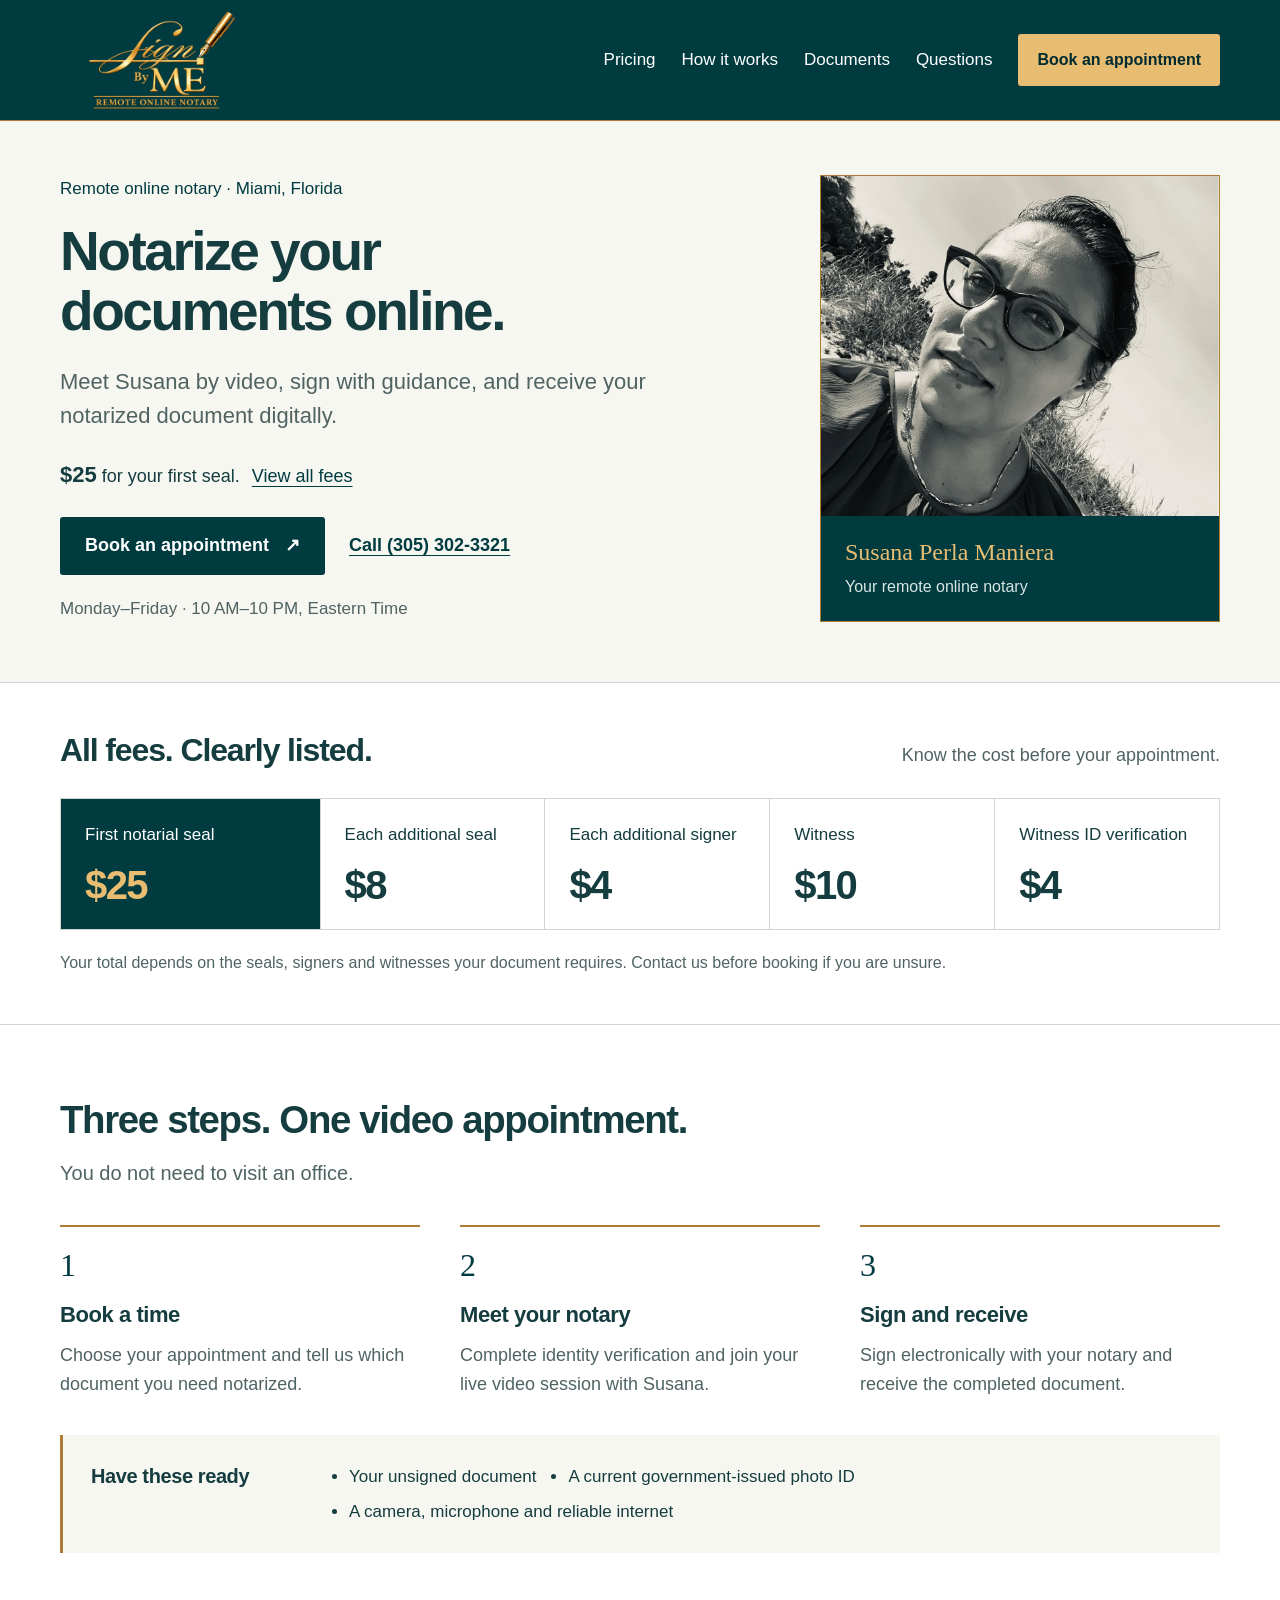
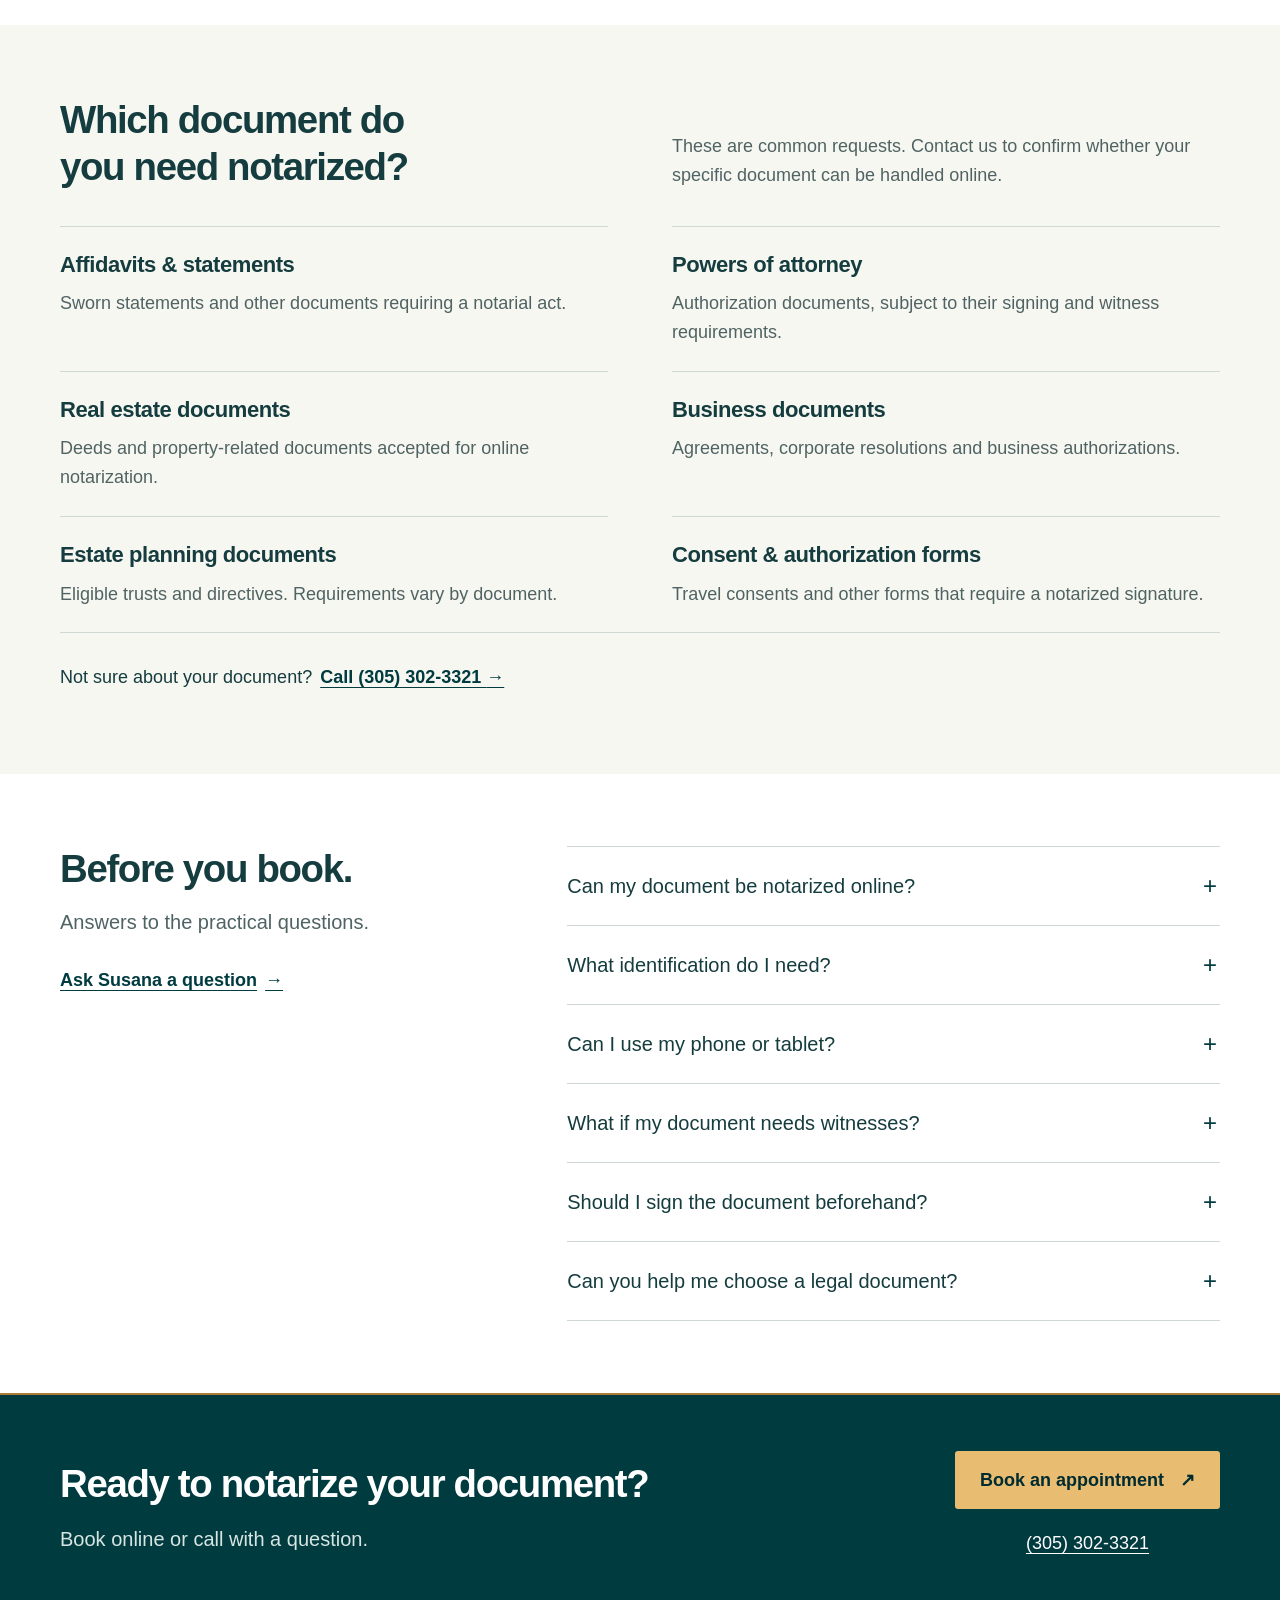
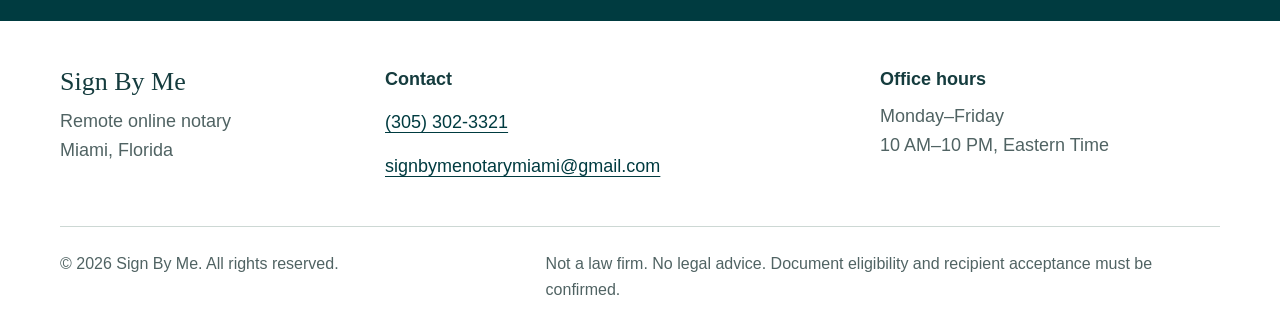
==== commit d37ed0a8: "Make green page primary and preserve blue single-file secondary" ====
--- a/index.html
+++ b/index.html
@@ -1,302 +1,410 @@
 <!doctype html>
 <html lang="en">
-  <head>
-    <meta charset="utf-8">
-    <meta name="viewport" content="width=device-width, initial-scale=1">
-    <meta name="robots" content="noindex, nofollow">
-    <meta name="theme-color" content="#102a4c">
-    <meta name="description" content="Notarize your documents online with Sign By Me. The first notarial seal is $25. Book a video appointment with Susana Perla Maniera.">
-    <title>Sign By Me | Online Notarization from $25</title>
-    <link rel="icon" href="assets/favicon.svg?v=clean" type="image/svg+xml">
-    <link rel="preconnect" href="https://fonts.googleapis.com">
-    <link rel="preconnect" href="https://fonts.gstatic.com" crossorigin>
-    <link href="https://fonts.googleapis.com/css2?family=DM+Sans:wght@400;500;600;700&amp;display=swap" rel="stylesheet">
-    <link rel="stylesheet" href="styles.css?v=clean">
-    <script src="script.js?v=clean" defer>
-    </script>
-  </head>
-  <body>
-    <a class="skip-link" href="#main">Skip to content</a>
-    <header class="site-header">
-      <div class="shell nav-wrap">
-        <a class="brand" href="#top" aria-label="Sign By Me home">
-          <span class="brand__mark" aria-hidden="true">S</span>
-          <span class="brand__name">Sign By Me<span>Online Notary</span>
-          </span>
-        </a>
-        <button class="nav-toggle" type="button" aria-expanded="false" aria-controls="primary-nav" data-nav-toggle hidden>
-          <span data-menu-label>Menu</span>
-          <span class="menu-icon" aria-hidden="true">
-          </span>
-        </button>
-        <nav id="primary-nav" class="primary-nav" aria-label="Main navigation">
-          <a href="#services">Documents</a>
-          <a href="#pricing">Pricing</a>
-          <a href="#about">Your notary</a>
-          <a href="#faq">Questions</a>
-          <a class="button button--compact" href="https://calendly.com/signbymenotarymiami" target="_blank" rel="noopener">Book an appointment</a>
-        </nav>
-      </div>
-    </header>
-
-    <main id="main">
-      <section class="hero" id="top" aria-labelledby="hero-title">
-        <div class="shell hero__grid">
-          <div>
-            <p class="section-label">Remote online notary · Miami, Florida</p>
-            <h1 id="hero-title">Notarize your documents online.</h1>
-            <p class="hero__lead">Meet your notary by video, sign with guidance, and receive your notarized document digitally.</p>
-            <p class="hero__hours">Monday–Friday<br>
-              <strong>10 AM–10 PM, Eastern Time</strong>
-            </p>
+<head>
+  <meta charset="utf-8">
+  <meta name="viewport" content="width=device-width, initial-scale=1">
+  <meta name="robots" content="noindex, nofollow">
+  <meta name="theme-color" content="#003b40">
+  <meta name="description" content="Meet Susana Perla Maniera, your remote online notary. View all fees and book an online appointment with Sign By Me.">
+  <title>Sign By Me | Online Notarization from $25</title>
+  <link rel="icon" href="data:image/svg+xml,%3Csvg xmlns='http://www.w3.org/2000/svg' viewBox='0 0 64 64'%3E%3Crect width='64' height='64' rx='3' fill='%23003b40'/%3E%3Ctext x='32' y='46' text-anchor='middle' font-family='Georgia' font-size='44' fill='%23e8bd72'%3ES%3C/text%3E%3C/svg%3E">
+  <style>
+    /* INDEX: página principal. Todo el CSS y JS están en este archivo.
+       Las imágenes originales se conservan en assets/ para facilitar su edición. */
+
+    /* 1. Identidad: verde petróleo, oro discreto y papel claro. */
+    :root {
+      color-scheme: light;
+      --ink: #153c3e;
+      --muted: #506363;
+      --teal: #003b40;
+      --teal-deep: #002b30;
+      --gold: #e8bd72;
+      --gold-hover: #f2d39b;
+      --gold-line: #aa7c36;
+      --paper: #f7f7f2;
+      --white: #fff;
+      --line: #cdd8d4;
+      --on-dark: #d8e6e2;
+      --sans: Arial, Helvetica, sans-serif;
+      --serif: Georgia, "Times New Roman", serif;
+      --content-width: 1160px;
+    }
+
+    /* 2. Base y componentes compartidos. */
+    * { box-sizing: border-box; }
+    html { scroll-padding-top: 138px; }
+    body {
+      margin: 0;
+      font: 400 1.125rem/1.6 var(--sans);
+      color: var(--ink);
+      background: var(--white);
+      -webkit-font-smoothing: antialiased;
+    }
+    h1, h2, h3, p, figure { margin: 0; }
+    h1, h2, h3 { text-wrap: balance; }
+    h1 {
+      font-size: clamp(2.5rem, 4.3vw, 3.75rem);
+      line-height: 1.08;
+      font-weight: 600;
+      letter-spacing: -.045em;
+    }
+    h2 {
+      font-size: clamp(2rem, 3vw, 2.625rem);
+      line-height: 1.2;
+      letter-spacing: -.035em;
+      font-weight: 600;
+    }
+    h3 { font-size: 1.375rem; line-height: 1.3; letter-spacing: -.02em; }
+    a { color: var(--teal); text-underline-offset: .24em; }
+    a:hover { text-decoration-thickness: 2px; }
+    button, summary { font: inherit; }
+    img { display: block; max-width: 100%; }
+    [hidden] { display: none !important; }
+    :focus-visible { outline: 3px solid var(--gold-line); outline-offset: 5px; }
+    .shell { width: min(var(--content-width), calc(100% - 64px)); margin-inline: auto; }
+    .section { padding-block: 72px; }
+    .section--paper { background: var(--paper); }
+    .section-heading { max-width: 730px; margin-bottom: 36px; }
+    .section-heading p { margin-top: 14px; color: var(--muted); font-size: 1.25rem; }
+    .section-label { color: var(--teal); font-size: 1.0625rem; margin-bottom: 20px; }
+    .button {
+      display: inline-flex;
+      align-items: center;
+      justify-content: center;
+      gap: 16px;
+      min-height: 58px;
+      padding: 14px 24px;
+      border: 1px solid transparent;
+      border-radius: 3px;
+      background: var(--teal);
+      color: var(--white);
+      font-size: 1.125rem;
+      font-weight: 600;
+      line-height: 1.4;
+      text-align: center;
+      text-decoration: none;
+    }
+    .button:hover { background: var(--teal-deep); }
+    .button--gold { background: var(--gold); color: var(--teal-deep); }
+    .button--gold:hover { background: var(--gold-hover); }
+    .text-link { display: inline-flex; align-items: center; min-height: 48px; font-weight: 600; }
+    .skip-link { position: fixed; z-index: 100; left: 12px; top: 12px; padding: 12px 20px; background: var(--white); transform: translateY(-160%); }
+    .skip-link:focus { transform: none; }
+
+    /* 3. Header. Logo PNG transparente, sin recortes ni fondo propio. */
+    .site-header { position: sticky; top: 0; z-index: 20; background: var(--teal); border-bottom: 1px solid var(--gold-line); }
+    .nav-wrap { display: flex; align-items: center; justify-content: space-between; gap: 28px; min-height: 120px; }
+    .brand { flex: 0 0 194px; width: 194px; height: 104px; display: flex; align-items: center; }
+    .brand img { width: 100%; height: 100%; object-fit: contain; }
+    .primary-nav { display: flex; align-items: center; gap: 26px; }
+    .primary-nav > a:not(.button) { display: inline-flex; align-items: center; min-height: 48px; color: var(--white); font-size: 1.0625rem; text-decoration: none; }
+    .primary-nav > a:not(.button):hover { text-decoration: underline; text-decoration-color: var(--gold); }
+    .primary-nav .button { font-size: 1rem; min-height: 50px; padding-inline: 18px; }
+    .nav-toggle { display: none; min-height: 48px; padding: 8px 14px; border: 1px solid var(--gold-line); border-radius: 3px; color: var(--white); background: transparent; cursor: pointer; }
+    .nav-toggle span[aria-hidden] { margin-left: 10px; }
+
+    /* 4. Primer bloque: la persona y el servicio, inmediatamente tras el header. */
+    .hero { padding-block: 54px 60px; background: var(--paper); }
+    .hero-grid { display: grid; grid-template-columns: minmax(0, 1.3fr) minmax(300px, .9fr); gap: 80px; align-items: center; }
+    .portrait { grid-column: 2; grid-row: 1; max-width: 400px; width: 100%; justify-self: end; border: 1px solid var(--gold-line); background: var(--teal); }
+    .portrait img { width: 100%; height: 340px; object-fit: cover; object-position: center 36%; }
+    .portrait figcaption { padding: 21px 24px; color: var(--white); }
+    .portrait strong { display: block; font: 400 1.5rem/1.3 var(--serif); color: var(--gold); }
+    .portrait span { display: block; margin-top: 6px; font-size: 1rem; color: var(--on-dark); }
+    .hero-copy { grid-column: 1; grid-row: 1; }
+    .hero-lead { margin-top: 24px; max-width: 590px; color: var(--muted); font-size: 1.375rem; line-height: 1.55; }
+    .hero-price { margin-top: 24px; font-size: 1.125rem; }
+    .hero-price strong { font-size: 1.375rem; }
+    .hero-price a { margin-left: 12px; padding-block: 10px; }
+    .hero-actions { display: flex; gap: 12px 24px; flex-wrap: wrap; align-items: center; margin-top: 24px; }
+    .hero-hours { color: var(--muted); font-size: 1.0625rem; margin-top: 20px; }
+
+    /* 5. Tarifas siempre visibles: no hay acordeón, pestañas ni JavaScript. */
+    .pricing { padding-block: 48px; border-block: 1px solid var(--line); }
+    .pricing-heading { display: flex; justify-content: space-between; align-items: baseline; gap: 20px; margin-bottom: 28px; }
+    .pricing-heading h2 { font-size: 2rem; }
+    .pricing-heading p { color: var(--muted); }
+    .price-list { display: grid; grid-template-columns: 1.15fr repeat(4, 1fr); margin: 0; border: 1px solid var(--line); }
+    .price-list > div { display: flex; flex-direction: column; justify-content: space-between; gap: 18px; padding: 24px; border-left: 1px solid var(--line); }
+    .price-list > div:first-child { border-left: 0; background: var(--teal); color: var(--white); }
+    .price-list dt { font-size: 1.0625rem; line-height: 1.45; }
+    .price-list dd { margin: 0; font-size: 2.5rem; line-height: 1; font-weight: 600; letter-spacing: -.04em; }
+    .price-list > div:first-child dd { color: var(--gold); }
+    .pricing-note { color: var(--muted); margin-top: 20px; font-size: 1rem; }
+
+    /* 6. Proceso y documentos: una idea por bloque, sin decoración superflua. */
+    .steps { display: grid; grid-template-columns: repeat(3, minmax(0, 1fr)); gap: 40px; list-style: none; margin: 0; padding: 0; }
+    .steps li { padding-top: 22px; border-top: 2px solid var(--gold-line); }
+    .step-number { display: block; color: var(--teal); font: 400 2rem/1 var(--serif); margin-bottom: 20px; }
+    .steps p { color: var(--muted); margin-top: 12px; }
+    .preparation { display: grid; grid-template-columns: 210px 1fr; gap: 28px; margin-top: 36px; padding: 28px; background: var(--paper); border-left: 3px solid var(--gold-line); }
+    .preparation h3 { font-size: 1.25rem; }
+    .preparation ul { display: flex; flex-wrap: wrap; gap: 8px 32px; padding-left: 20px; margin: 0; }
+    .preparation li { font-size: 1.0625rem; }
+    .split-heading { display: grid; grid-template-columns: 1fr 1fr; gap: 64px; max-width: none; align-items: end; }
+    .split-heading p { font-size: 1.125rem; margin: 0; }
+    .documents { display: grid; grid-template-columns: 1fr 1fr; column-gap: 64px; }
+    .documents article { border-top: 1px solid var(--line); padding-block: 24px; }
+    .documents p { color: var(--muted); margin-top: 10px; }
+    .document-help { padding-top: 20px; border-top: 1px solid var(--line); }
+    .document-help a { display: inline-block; padding-block: 10px; margin-left: 8px; font-weight: 600; }
+
+    /* 7. Preguntas, contacto y pie. Solo las preguntas son desplegables. */
+    .faq-grid { display: grid; grid-template-columns: .8fr 1.2fr; gap: 72px; }
+    .faq-grid .section-heading { margin: 0; }
+    .faq-grid .text-link { gap: 8px; margin-top: 18px; }
+    .faq-list { border-top: 1px solid var(--line); }
+    .faq-list details { border-bottom: 1px solid var(--line); }
+    summary { display: flex; justify-content: space-between; align-items: center; gap: 20px; min-height: 78px; padding-block: 20px; font-size: 1.25rem; font-weight: 500; line-height: 1.4; cursor: pointer; list-style: none; }
+    summary::-webkit-details-marker { display: none; }
+    summary span { flex: 0 0 20px; font-size: 1.5rem; text-align: center; color: var(--teal); }
+    details[open] summary span { transform: rotate(45deg); }
+    .faq-answer { padding: 0 36px 24px 0; color: var(--muted); }
+    .contact { padding-block: 56px; background: var(--teal); color: var(--white); border-top: 2px solid var(--gold-line); }
+    .contact-grid { display: grid; grid-template-columns: 1fr auto; gap: 64px; align-items: center; }
+    .contact h2 { max-width: 630px; }
+    .contact p { color: var(--on-dark); font-size: 1.25rem; margin-top: 16px; }
+    .contact-actions { display: flex; flex-direction: column; align-items: center; gap: 12px; }
+    .contact-actions > a:not(.button) { display: inline-flex; align-items: center; min-height: 44px; color: var(--white); }
+    .site-footer { padding-top: 44px; }
+    .footer-grid { display: grid; grid-template-columns: .85fr 1.35fr 1fr; gap: 36px; padding-bottom: 36px; }
+    .footer-brand { font: 400 1.625rem/1.3 var(--serif); }
+    .footer-grid h2 { font-size: 1.125rem; font-weight: 600; letter-spacing: 0; line-height: 1.6; margin-bottom: 8px; }
+    .footer-grid p { color: var(--muted); margin-top: 8px; }
+    .footer-grid a { display: block; width: fit-content; min-height: 44px; padding-block: 6px; overflow-wrap: anywhere; }
+    .footer-bottom { display: grid; grid-template-columns: 1fr 1.5fr; gap: 36px; border-top: 1px solid var(--line); padding-block: 24px; color: var(--muted); font-size: 1rem; }
+
+    /* 8. Tablet y móvil. La fotografía sigue siendo el primer bloque. */
+    @media (max-width: 1040px) {
+      .primary-nav { gap: 18px; }
+      .primary-nav > a:not(.button) { font-size: 1rem; }
+      .hero-grid { gap: 40px; grid-template-columns: minmax(0, 1.15fr) minmax(280px, .85fr); }
+      .hero-lead { font-size: 1.25rem; }
+      .price-list > div { padding: 20px 16px; }
+      .footer-grid { grid-template-columns: 1fr 1.4fr; }
+    }
+    @media (max-width: 900px) {
+      html { scroll-padding-top: 112px; }
+      .nav-wrap { min-height: 96px; flex-wrap: wrap; gap: 0; }
+      .brand { flex-basis: 148px; width: 148px; height: 84px; }
+      .nav-toggle:not([hidden]) { display: inline-flex; align-items: center; }
+      .primary-nav { flex-basis: 100%; display: grid; gap: 6px; padding-bottom: 24px; max-height: calc(100dvh - 96px); overflow-y: auto; }
+      .nav-toggle:not([hidden])[aria-expanded="false"] + .primary-nav { display: none; }
+      .primary-nav > a:not(.button) { font-size: 1.125rem; }
+      .primary-nav .button { width: fit-content; margin-top: 8px; font-size: 1.125rem; }
+      .hero { padding-block: 36px 44px; }
+      .hero-grid { gap: 32px; grid-template-columns: minmax(0, 1fr) minmax(260px, .85fr); }
+      .portrait img { height: 310px; }
+      .portrait figcaption { padding: 20px; }
+      .portrait strong { font-size: 1.375rem; }
+      .hero-price a { display: block; margin-left: 0; width: fit-content; }
+      .price-list { grid-template-columns: 1.05fr 1fr 1fr; }
+      .price-list > div:first-child { grid-row: span 2; justify-content: center; }
+      .price-list > div:nth-child(n+4) { border-top: 1px solid var(--line); }
+      .price-list > div { gap: 12px; padding: 20px; }
+      .price-list dd { font-size: 2rem; }
+      .price-list > div:first-child dd { font-size: 3rem; }
+      .pricing-heading { display: block; }
+      .pricing-heading p { margin-top: 12px; }
+      .steps { gap: 28px; }
+      .preparation { grid-template-columns: 1fr; gap: 16px; }
+      .split-heading { gap: 36px; }
+      .documents { column-gap: 36px; }
+      .faq-grid { grid-template-columns: 1fr; gap: 28px; }
+      .contact-grid { grid-template-columns: 1fr; gap: 28px; }
+      .contact-actions { flex-direction: row; flex-wrap: wrap; gap: 24px; }
+    }
+    @media (max-width: 680px) {
+      .shell { width: calc(100% - 40px); }
+      h1 { font-size: clamp(2.375rem, 7.5vw, 3rem); line-height: 1.12; }
+      h2 { font-size: 2rem; }
+      .section { padding-block: 48px; }
+      .hero { padding-block: 24px 36px; }
+      .hero-grid { display: flex; flex-direction: column; gap: 28px; align-items: stretch; }
+      .portrait { display: grid; grid-template-columns: 112px 1fr; max-width: none; }
+      .portrait img { height: 148px; }
+      .portrait figcaption { align-self: center; padding: 16px; }
+      .portrait strong { font-size: 1.375rem; }
+      .portrait span { line-height: 1.45; }
+      .section-label { font-size: 1rem; margin-bottom: 16px; }
+      .hero-lead { margin-top: 20px; font-size: 1.1875rem; }
+      .hero-price { margin-top: 20px; }
+      .hero-price a { display: inline-block; margin-left: 10px; }
+      .hero-actions { flex-direction: column; align-items: stretch; gap: 8px; margin-top: 20px; }
+      .hero-actions .text-link { justify-content: center; }
+      .hero-hours { text-align: center; font-size: 1rem; margin-top: 12px; }
+      .pricing { padding-block: 36px; }
+      .price-list { display: block; }
+      .price-list > div { display: flex; flex-direction: row; align-items: center; justify-content: space-between; gap: 20px; padding: 18px 20px; border-left: 0; border-top: 1px solid var(--line); }
+      .price-list > div:first-child { border-top: 0; justify-content: space-between; }
+      .price-list dt { font-size: 1.125rem; }
+      .price-list dd, .price-list > div:first-child dd { font-size: 1.875rem; flex-shrink: 0; }
+      .section-heading { margin-bottom: 28px; }
+      .section-heading p { font-size: 1.125rem; }
+      .steps { grid-template-columns: 1fr; gap: 24px; }
+      .steps li { display: grid; grid-template-columns: 32px 1fr; column-gap: 14px; padding-top: 20px; }
+      .step-number { grid-row: span 2; font-size: 1.75rem; margin: 0; }
+      .steps p { grid-column: 2; margin-top: 8px; }
+      .preparation { padding: 24px; margin-top: 28px; }
+      .preparation ul { display: grid; gap: 10px; }
+      .split-heading { grid-template-columns: 1fr; gap: 14px; }
+      .documents { grid-template-columns: 1fr; }
+      .document-help a { display: block; margin-left: 0; }
+      summary { font-size: 1.1875rem; }
+      .faq-answer { padding-right: 20px; }
+      .contact { padding-block: 40px; }
+      .contact p { font-size: 1.125rem; }
+      .contact-actions { flex-direction: column; align-items: stretch; gap: 8px; }
+      .contact-actions > a:not(.button) { justify-content: center; }
+      .footer-grid, .footer-bottom { grid-template-columns: 1fr; gap: 24px; }
+      .footer-bottom { gap: 12px; }
+    }
+    @media (max-width: 359px) {
+      .shell { width: calc(100% - 32px); }
+      .nav-toggle { padding-inline: 10px; font-size: 1rem; }
+      .portrait { grid-template-columns: 96px 1fr; }
+      .portrait figcaption { padding: 12px; }
+      .portrait strong { font-size: 1.25rem; }
+      .hero-price a { display: block; margin-left: 0; }
+    }
+  </style>
+</head>
+<body>
+  <a class="skip-link" href="#main">Skip to content</a>
+  <header class="site-header">
+    <div class="shell nav-wrap">
+      <a class="brand" href="#top" aria-label="Sign By Me home">
+        <img src="assets/logo-transparent.png" alt="Sign By Me — Remote Online Notary" width="1586" height="992" fetchpriority="high">
+      </a>
+      <button class="nav-toggle" type="button" aria-expanded="false" aria-controls="primary-nav" hidden>
+        <span data-menu-label>Menu</span><span aria-hidden="true">☰</span>
+      </button>
+      <nav class="primary-nav" id="primary-nav" aria-label="Main navigation">
+        <a href="#pricing">Pricing</a>
+        <a href="#how-it-works">How it works</a>
+        <a href="#services">Documents</a>
+        <a href="#faq">Questions</a>
+        <a class="button button--gold" href="https://calendly.com/signbymenotarymiami" target="_blank" rel="noopener">Book an appointment</a>
+      </nav>
+    </div>
+  </header>
+
+  <main id="main">
+    <!-- La foto va primero en el HTML y en móvil; en escritorio, junto al titular. -->
+    <section class="hero" id="top" aria-labelledby="hero-title">
+      <div class="shell hero-grid">
+        <figure class="portrait">
+          <img src="assets/susana-profile.jpg" alt="Susana Perla Maniera, your online notary" width="1179" height="1183" fetchpriority="high">
+          <figcaption><strong>Susana Perla Maniera</strong><span>Your remote online notary</span></figcaption>
+        </figure>
+        <div class="hero-copy">
+          <p class="section-label">Remote online notary · Miami, Florida</p>
+          <h1 id="hero-title">Notarize your documents online.</h1>
+          <p class="hero-lead">Meet Susana by video, sign with guidance, and receive your notarized document digitally.</p>
+          <p class="hero-price"><strong>$25</strong> for your first seal.<a href="#pricing">View all fees</a></p>
+          <div class="hero-actions">
+            <a class="button" href="https://calendly.com/signbymenotarymiami" target="_blank" rel="noopener">Book an appointment <span aria-hidden="true">↗</span></a>
+            <a class="text-link" href="tel:+13053023321">Call (305) 302-3321</a>
           </div>
-          <div class="booking-card" id="pricing">
-            <h2>Know the price before you book.</h2>
-            <p class="price">
-              <strong>$25</strong>
-              <span>First notarial seal</span>
-            </p>
-            <details class="fees">
-              <summary>See additional fees<span aria-hidden="true">+</span>
-              </summary>
-              <dl>
-                <div>
-                  <dt>Each additional seal</dt>
-                  <dd>$8</dd>
-                </div>
-                <div>
-                  <dt>Each additional signer</dt>
-                  <dd>$4</dd>
-                </div>
-                <div>
-                  <dt>Witness</dt>
-                  <dd>$10</dd>
-                </div>
-                <div>
-                  <dt>Witness ID verification</dt>
-                  <dd>$4</dd>
-                </div>
-              </dl>
-              <p>Additional charges depend on the seals, signers and witnesses your document needs.</p>
-            </details>
-            <a class="button button--full" href="https://calendly.com/signbymenotarymiami" target="_blank" rel="noopener">Book an appointment<span aria-hidden="true">↗</span>
-            </a>
-            <a class="booking-card__call" href="tel:+13053023321">Or call (305) 302-3321</a>
-          </div>
+          <p class="hero-hours">Monday–Friday · 10 AM–10 PM, Eastern Time</p>
         </div>
-      </section>
-
-      <section class="section" id="how-it-works" aria-labelledby="process-title">
-        <div class="shell">
-          <div class="section-heading">
-            <h2 id="process-title">Three steps. One video appointment.</h2>
-            <p>You do not need to visit an office.</p>
-          </div>
-          <ol class="steps" role="list">
-            <li>
-              <span class="step-number" aria-hidden="true">1</span>
-              <h3>Book a time</h3>
-              <p>Choose your appointment and tell us which document you need notarized.</p>
-            </li>
-            <li>
-              <span class="step-number" aria-hidden="true">2</span>
-              <h3>Meet your notary</h3>
-              <p>Complete identity verification and join your live video session.</p>
-            </li>
-            <li>
-              <span class="step-number" aria-hidden="true">3</span>
-              <h3>Sign and receive</h3>
-              <p>Sign electronically with your notary and receive the completed document.</p>
-            </li>
-          </ol>
-          <div class="preparation">
-            <h3>Have these ready</h3>
-            <ul>
-              <li>Your unsigned document</li>
-              <li>A current government-issued photo ID</li>
-              <li>A camera, microphone and reliable internet</li>
-            </ul>
-          </div>
+      </div>
+    </section>
+
+    <section class="pricing" id="pricing" aria-labelledby="pricing-title">
+      <div class="shell">
+        <div class="pricing-heading"><h2 id="pricing-title">All fees. Clearly listed.</h2><p>Know the cost before your appointment.</p></div>
+        <dl class="price-list">
+          <div><dt>First notarial seal</dt><dd>$25</dd></div>
+          <div><dt>Each additional seal</dt><dd>$8</dd></div>
+          <div><dt>Each additional signer</dt><dd>$4</dd></div>
+          <div><dt>Witness</dt><dd>$10</dd></div>
+          <div><dt>Witness ID verification</dt><dd>$4</dd></div>
+        </dl>
+        <p class="pricing-note">Your total depends on the seals, signers and witnesses your document requires. Contact us before booking if you are unsure.</p>
+      </div>
+    </section>
+
+    <section class="section" id="how-it-works" aria-labelledby="process-title">
+      <div class="shell">
+        <div class="section-heading"><h2 id="process-title">Three steps. One video appointment.</h2><p>You do not need to visit an office.</p></div>
+        <ol class="steps" role="list">
+          <li><span class="step-number" aria-hidden="true">1</span><h3>Book a time</h3><p>Choose your appointment and tell us which document you need notarized.</p></li>
+          <li><span class="step-number" aria-hidden="true">2</span><h3>Meet your notary</h3><p>Complete identity verification and join your live video session with Susana.</p></li>
+          <li><span class="step-number" aria-hidden="true">3</span><h3>Sign and receive</h3><p>Sign electronically with your notary and receive the completed document.</p></li>
+        </ol>
+        <div class="preparation"><h3>Have these ready</h3><ul><li>Your unsigned document</li><li>A current government-issued photo ID</li><li>A camera, microphone and reliable internet</li></ul></div>
+      </div>
+    </section>
+
+    <section class="section section--paper" id="services" aria-labelledby="services-title">
+      <div class="shell">
+        <div class="section-heading split-heading"><h2 id="services-title">Which document do you need notarized?</h2><p>These are common requests. Contact us to confirm whether your specific document can be handled online.</p></div>
+        <div class="documents">
+          <article><h3>Affidavits &amp; statements</h3><p>Sworn statements and other documents requiring a notarial act.</p></article>
+          <article><h3>Powers of attorney</h3><p>Authorization documents, subject to their signing and witness requirements.</p></article>
+          <article><h3>Real estate documents</h3><p>Deeds and property-related documents accepted for online notarization.</p></article>
+          <article><h3>Business documents</h3><p>Agreements, corporate resolutions and business authorizations.</p></article>
+          <article><h3>Estate planning documents</h3><p>Eligible trusts and directives. Requirements vary by document.</p></article>
+          <article><h3>Consent &amp; authorization forms</h3><p>Travel consents and other forms that require a notarized signature.</p></article>
         </div>
-      </section>
-
-      <section class="section section--tinted" id="services" aria-labelledby="services-title">
-        <div class="shell">
-          <div class="section-heading section-heading--split">
-            <h2 id="services-title">Which document do you need notarized?</h2>
-            <p>These are common requests. Contact us to confirm whether your specific document can be handled online.</p>
-          </div>
-          <div class="documents">
-            <article>
-              <h3>Affidavits &amp; statements</h3>
-              <p>Sworn statements and other documents requiring a notarial act.</p>
-            </article>
-            <article>
-              <h3>Powers of attorney</h3>
-              <p>Authorization documents, subject to their signing and witness requirements.</p>
-            </article>
-            <article>
-              <h3>Real estate documents</h3>
-              <p>Deeds and property-related documents accepted for online notarization.</p>
-            </article>
-            <article>
-              <h3>Business documents</h3>
-              <p>Agreements, corporate resolutions and business authorizations.</p>
-            </article>
-            <article>
-              <h3>Estate planning documents</h3>
-              <p>Eligible trusts and directives. Requirements vary by document.</p>
-            </article>
-            <article>
-              <h3>Consent &amp; authorization forms</h3>
-              <p>Travel consents and other forms that require a notarized signature.</p>
-            </article>
-          </div>
-          <p class="section-followup">Not sure about your document? <a href="tel:+13053023321">Call (305) 302-3321<span aria-hidden="true"> →</span>
-            </a>
-          </p>
+        <p class="document-help">Not sure about your document?<a href="tel:+13053023321">Call (305) 302-3321 <span aria-hidden="true">→</span></a></p>
+      </div>
+    </section>
+
+    <section class="section" id="faq" aria-labelledby="faq-title">
+      <div class="shell faq-grid">
+        <div class="section-heading"><h2 id="faq-title">Before you book.</h2><p>Answers to the practical questions.</p><a class="text-link" href="mailto:signbymenotarymiami@gmail.com">Ask Susana a question <span aria-hidden="true">→</span></a></div>
+        <div class="faq-list">
+          <details name="faq"><summary>Can my document be notarized online?<span aria-hidden="true">+</span></summary><div class="faq-answer"><p>That depends on the document, its signing requirements and who will receive it. Check that the recipient accepts online notarization, then contact us to confirm the requirements before booking.</p></div></details>
+          <details name="faq"><summary>What identification do I need?<span aria-hidden="true">+</span></summary><div class="faq-answer"><p>Have a current government-issued photo ID ready. The online platform also requires identity verification. Contact us before booking if you have questions about your ID or eligibility.</p></div></details>
+          <details name="faq"><summary>Can I use my phone or tablet?<span aria-hidden="true">+</span></summary><div class="faq-answer"><p>You need a device with a working camera and microphone, a reliable internet connection and a compatible browser. Confirm your device meets the session platform's requirements before the appointment.</p></div></details>
+          <details name="faq"><summary>What if my document needs witnesses?<span aria-hidden="true">+</span></summary><div class="faq-answer"><p>Tell us before booking so the witness requirements and any additional fees can be confirmed. Witness service is $10, and witness ID verification is $4.</p></div></details>
+          <details name="faq"><summary>Should I sign the document beforehand?<span aria-hidden="true">+</span></summary><div class="faq-answer"><p>Have your document ready and unsigned. Susana will guide you through the required signing steps during your video appointment.</p></div></details>
+          <details name="faq"><summary>Can you help me choose a legal document?<span aria-hidden="true">+</span></summary><div class="faq-answer"><p>No. Sign By Me does not provide legal advice, prepare legal documents or choose a notarial act for you. Ask an attorney or the document's recipient if you need help deciding what is required.</p></div></details>
         </div>
-      </section>
-
-      <section class="section" id="about" aria-labelledby="about-title">
-        <div class="shell about-grid">
-          <figure class="notary-photo">
-            <img src="assets/susana-profile.jpg" alt="Susana Perla Maniera" width="420" height="500" loading="lazy">
-          </figure>
-          <div class="about-copy">
-            <p class="section-label">Your notary</p>
-            <h2 id="about-title">Susana Perla Maniera</h2>
-            <p class="about-role">Remote online notary · Miami, Florida</p>
-            <p>Know who will be on the other side of the call. Susana guides you through identity verification and the signing process, one step at a time.</p>
-            <p>If you are unsure what to prepare, get in touch before your appointment.</p>
-            <a class="text-link" href="mailto:signbymenotarymiami@gmail.com">Email Susana<span aria-hidden="true"> →</span>
-            </a>
-            <p class="legal-note">Sign By Me provides notarial services, not legal advice or document preparation.</p>
-          </div>
-        </div>
-      </section>
-
-      <section class="section section--tinted" id="faq" aria-labelledby="faq-title">
-        <div class="shell faq-grid">
-          <div class="section-heading">
-            <h2 id="faq-title">Before you book.</h2>
-            <p>Answers to the practical questions.</p>
-            <a class="text-link" href="tel:+13053023321">Prefer to ask us? Call<span aria-hidden="true"> →</span>
-            </a>
-          </div>
-          <div class="faq-list">
-            <details name="faq">
-              <summary>Can my document be notarized online?<span aria-hidden="true">+</span>
-              </summary>
-              <div class="faq-answer">
-                <p>That depends on the document, its signing requirements and who will receive it. Check that the recipient accepts online notarization, then contact us to confirm the requirements before booking.</p>
-              </div>
-            </details>
-            <details name="faq">
-              <summary>What identification do I need?<span aria-hidden="true">+</span>
-              </summary>
-              <div class="faq-answer">
-                <p>Have a current government-issued photo ID ready. The online platform also requires identity verification. Contact us before booking if you have questions about your ID or eligibility.</p>
-              </div>
-            </details>
-            <details name="faq">
-              <summary>Can I use my phone or tablet?<span aria-hidden="true">+</span>
-              </summary>
-              <div class="faq-answer">
-                <p>You need a device with a working camera and microphone, a reliable internet connection and a compatible browser. Confirm your device meets the session platform's requirements before the appointment.</p>
-              </div>
-            </details>
-            <details name="faq">
-              <summary>What if my document needs witnesses?<span aria-hidden="true">+</span>
-              </summary>
-              <div class="faq-answer">
-                <p>Tell us before booking so the witness requirements and any additional fees can be confirmed. Witness service is $10, and witness ID verification is $4.</p>
-              </div>
-            </details>
-            <details name="faq">
-              <summary>Should I sign the document beforehand?<span aria-hidden="true">+</span>
-              </summary>
-              <div class="faq-answer">
-                <p>Have your document ready and unsigned. Your notary will guide you through the required signing steps during the video appointment.</p>
-              </div>
-            </details>
-            <details name="faq">
-              <summary>Can you help me choose a legal document?<span aria-hidden="true">+</span>
-              </summary>
-              <div class="faq-answer">
-                <p>No. Sign By Me does not provide legal advice, prepare legal documents or choose a notarial act for you. Ask an attorney or the document's recipient if you need help deciding what is required.</p>
-              </div>
-            </details>
-          </div>
-        </div>
-      </section>
-
-      <section class="contact-section" aria-labelledby="contact-title">
-        <div class="shell contact-grid">
-          <div>
-            <h2 id="contact-title">Ready to notarize your document?</h2>
-            <p>Book online or call with a question.</p>
-          </div>
-          <div class="contact-actions">
-            <a class="button button--light" href="https://calendly.com/signbymenotarymiami" target="_blank" rel="noopener">Book an appointment<span aria-hidden="true">↗</span>
-            </a>
-            <a href="tel:+13053023321">(305) 302-3321</a>
-          </div>
-        </div>
-      </section>
-
-      <aside class="demo-section" aria-label="Presentation-only content">
-        <details class="shell demo-stories">
-          <summary>Design preview: sample testimonials<span aria-hidden="true">+</span>
-          </summary>
-          <p class="demo-disclaimer">Fictional examples for this design presentation only. Names, stories and AI-generated portraits do not represent actual clients or reviews.</p>
-          <div class="stories">
-            <figure>
-              <blockquote>“I knew what to prepare and what it would cost before my appointment.”</blockquote>
-              <figcaption>
-                <img src="assets/testimonials/demo-client-elena.jpg" alt="Fictional portrait of Elena" width="56" height="56" loading="lazy">
-                <span>Elena · Fictional example</span>
-              </figcaption>
-            </figure>
-            <figure>
-              <blockquote>“The signing steps were explained clearly during the video call.”</blockquote>
-              <figcaption>
-                <img src="assets/testimonials/demo-client-marco.jpg" alt="Fictional portrait of Marco" width="56" height="56" loading="lazy">
-                <span>Marco · Fictional example</span>
-              </figcaption>
-            </figure>
-            <figure>
-              <blockquote>“I could arrange my appointment without a trip to an office.”</blockquote>
-              <figcaption>
-                <img src="assets/testimonials/demo-client-aisha.jpg" alt="Fictional portrait of Aisha" width="56" height="56" loading="lazy">
-                <span>Aisha · Fictional example</span>
-              </figcaption>
-            </figure>
-          </div>
-        </details>
-      </aside>
-    </main>
-
-    <footer class="site-footer">
-      <div class="shell footer-grid">
-        <div>
-          <a class="footer-brand" href="#top">Sign By Me</a>
-          <p>Remote online notary<br>Miami, Florida</p>
-        </div>
-        <div>
-          <h2>Contact</h2>
-          <a href="tel:+13053023321">(305) 302-3321</a>
-          <a class="email-link" href="mailto:signbymenotarymiami@gmail.com">signbymenotarymiami@gmail.com</a>
-        </div>
-        <div>
-          <h2>Office hours</h2>
-          <p>Monday–Friday<br>10 AM–10 PM, Eastern Time</p>
-        </div>
-      </div>
-      <div class="shell footer-bottom">
-        <p>© <span data-year>2026</span> Sign By Me. All rights reserved.</p>
-        <p>Not a law firm. No legal advice. Document eligibility and recipient acceptance must be confirmed.</p>
-      </div>
-    </footer>
-  </body>
+      </div>
+    </section>
+
+    <section class="contact" aria-labelledby="contact-title">
+      <div class="shell contact-grid">
+        <div><h2 id="contact-title">Ready to notarize your document?</h2><p>Book online or call with a question.</p></div>
+        <div class="contact-actions"><a class="button button--gold" href="https://calendly.com/signbymenotarymiami" target="_blank" rel="noopener">Book an appointment <span aria-hidden="true">↗</span></a><a href="tel:+13053023321">(305) 302-3321</a></div>
+      </div>
+    </section>
+  </main>
+
+  <footer class="site-footer">
+    <div class="shell footer-grid">
+      <div><span class="footer-brand">Sign By Me</span><p>Remote online notary<br>Miami, Florida</p></div>
+      <div><h2>Contact</h2><a href="tel:+13053023321">(305) 302-3321</a><a href="mailto:signbymenotarymiami@gmail.com">signbymenotarymiami@gmail.com</a></div>
+      <div><h2>Office hours</h2><p>Monday–Friday<br>10 AM–10 PM, Eastern Time</p></div>
+    </div>
+    <div class="shell footer-bottom"><p>© <span data-year>2026</span> Sign By Me. All rights reserved.</p><p>Not a law firm. No legal advice. Document eligibility and recipient acceptance must be confirmed.</p></div>
+  </footer>
+
+  <script>
+    // Único comportamiento: menú móvil y año. No hay selector de temas.
+    const navToggle = document.querySelector('.nav-toggle');
+    const nav = document.getElementById('primary-nav');
+    const menuLabel = document.querySelector('[data-menu-label]');
+
+    function setMenu(open, restoreFocus = false) {
+      navToggle.setAttribute('aria-expanded', String(open));
+      menuLabel.textContent = open ? 'Close' : 'Menu';
+      if (restoreFocus) navToggle.focus();
+    }
+
+    navToggle.hidden = false;
+    navToggle.addEventListener('click', () => setMenu(navToggle.getAttribute('aria-expanded') !== 'true'));
+    nav.addEventListener('click', event => { if (event.target.closest('a')) setMenu(false); });
+    document.addEventListener('click', event => { if (!event.target.closest('.site-header')) setMenu(false); });
+    document.addEventListener('keydown', event => {
+      if (event.key === 'Escape' && navToggle.getAttribute('aria-expanded') === 'true') setMenu(false, true);
+    });
+    window.matchMedia('(max-width: 900px)').addEventListener('change', () => setMenu(false));
+    document.querySelector('[data-year]').textContent = new Date().getFullYear();
+  </script>
+</body>
 </html>
